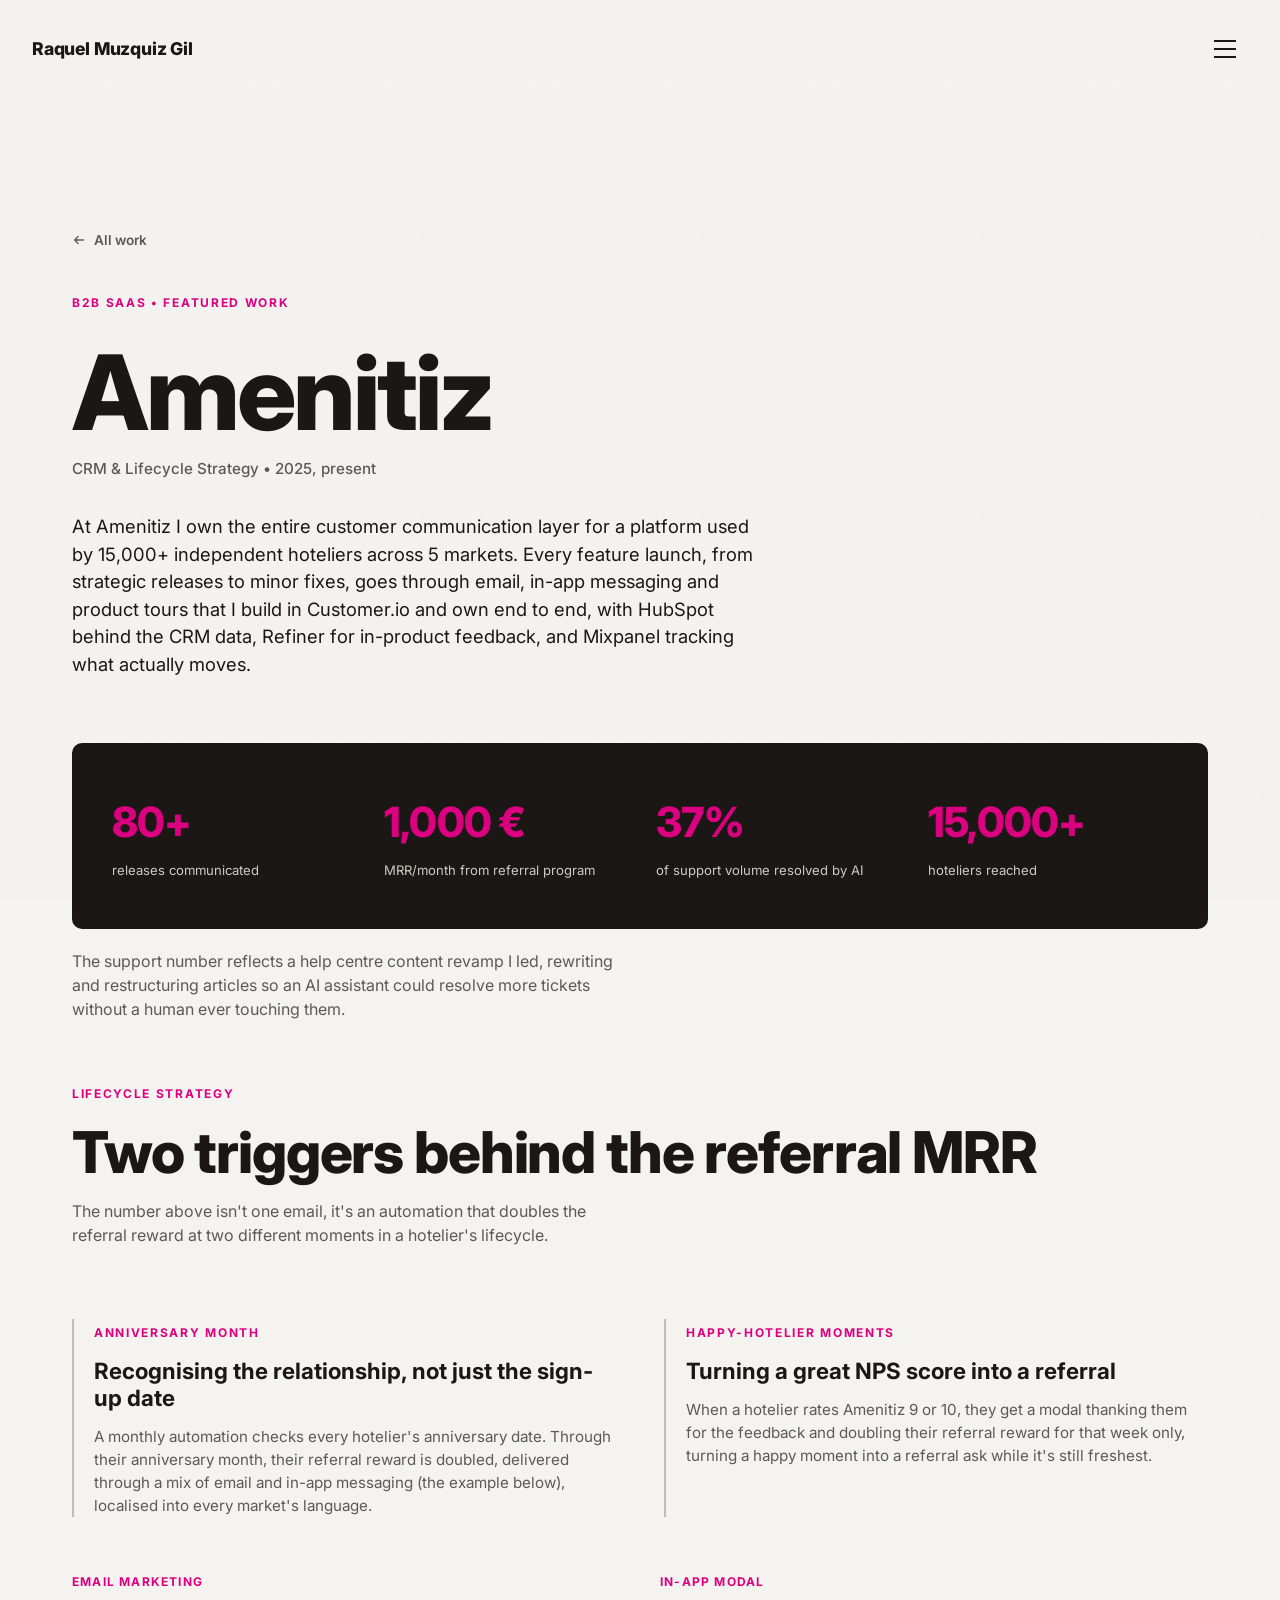
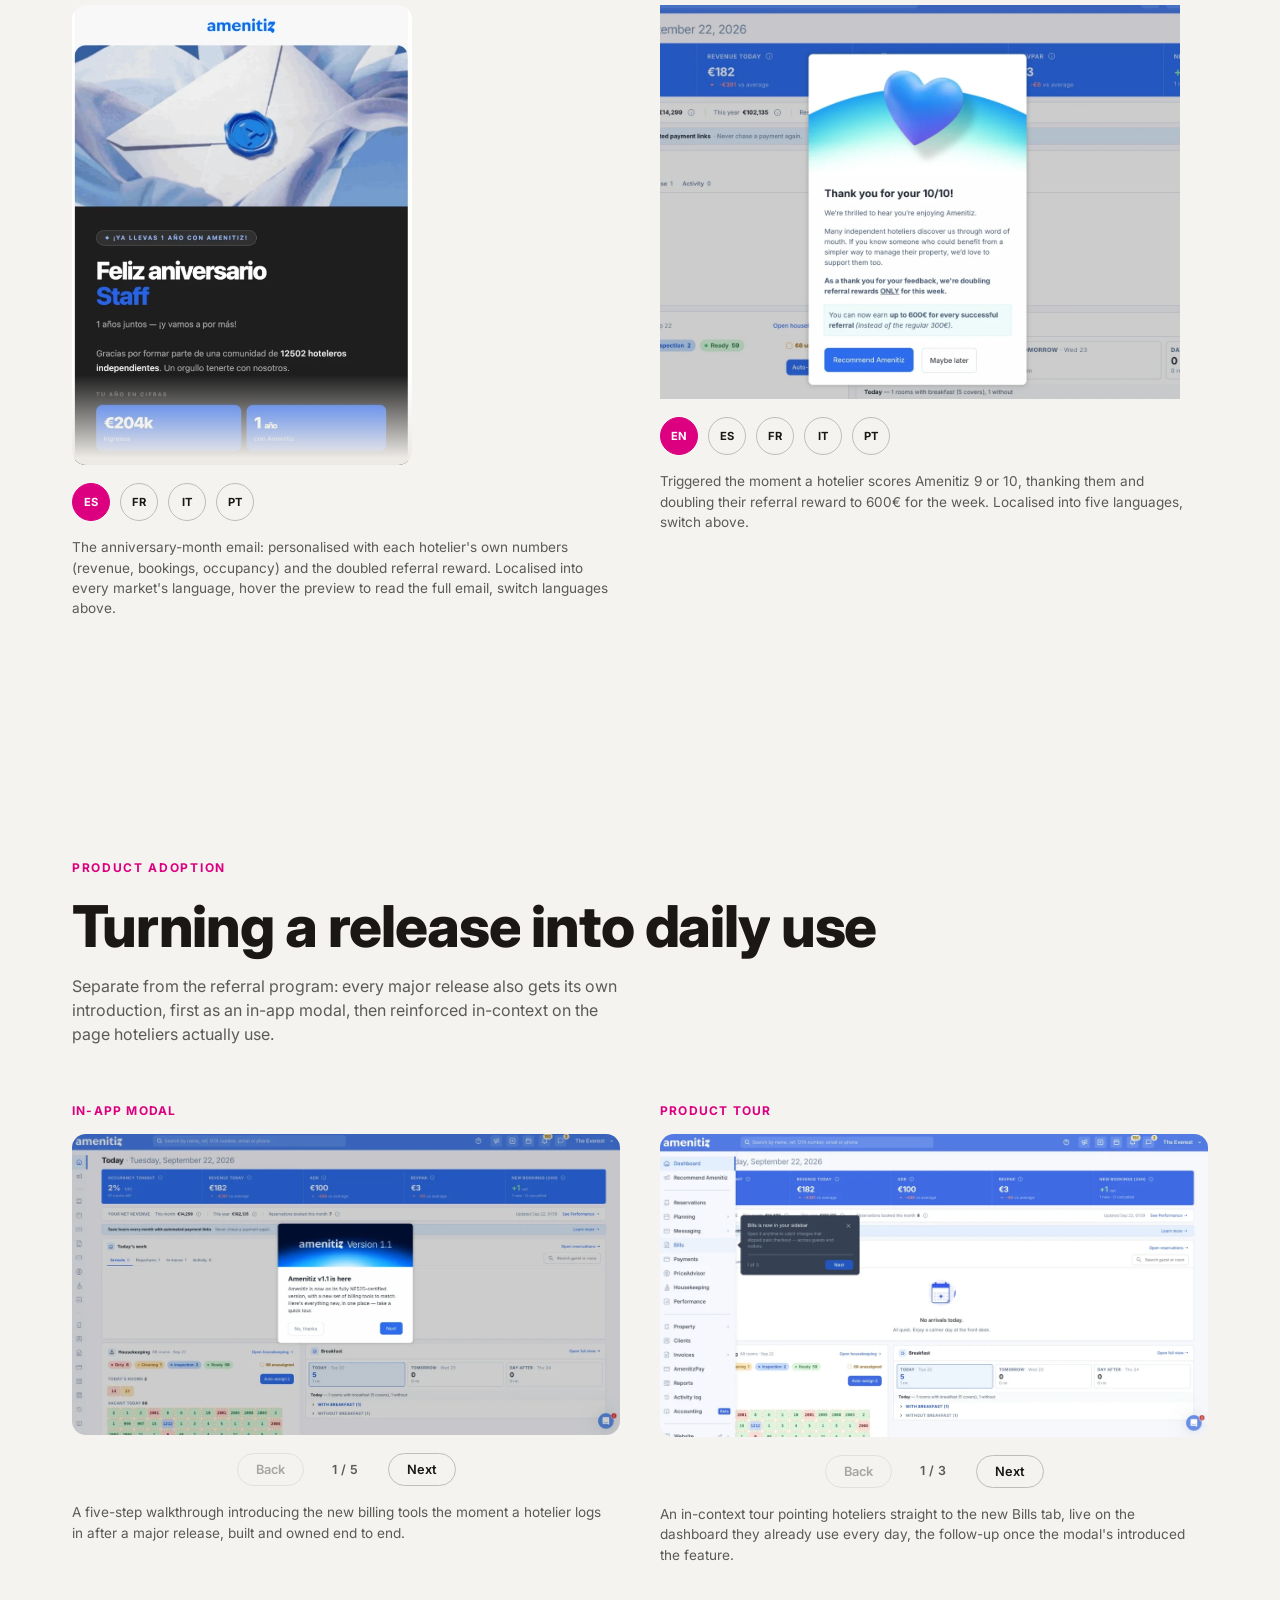
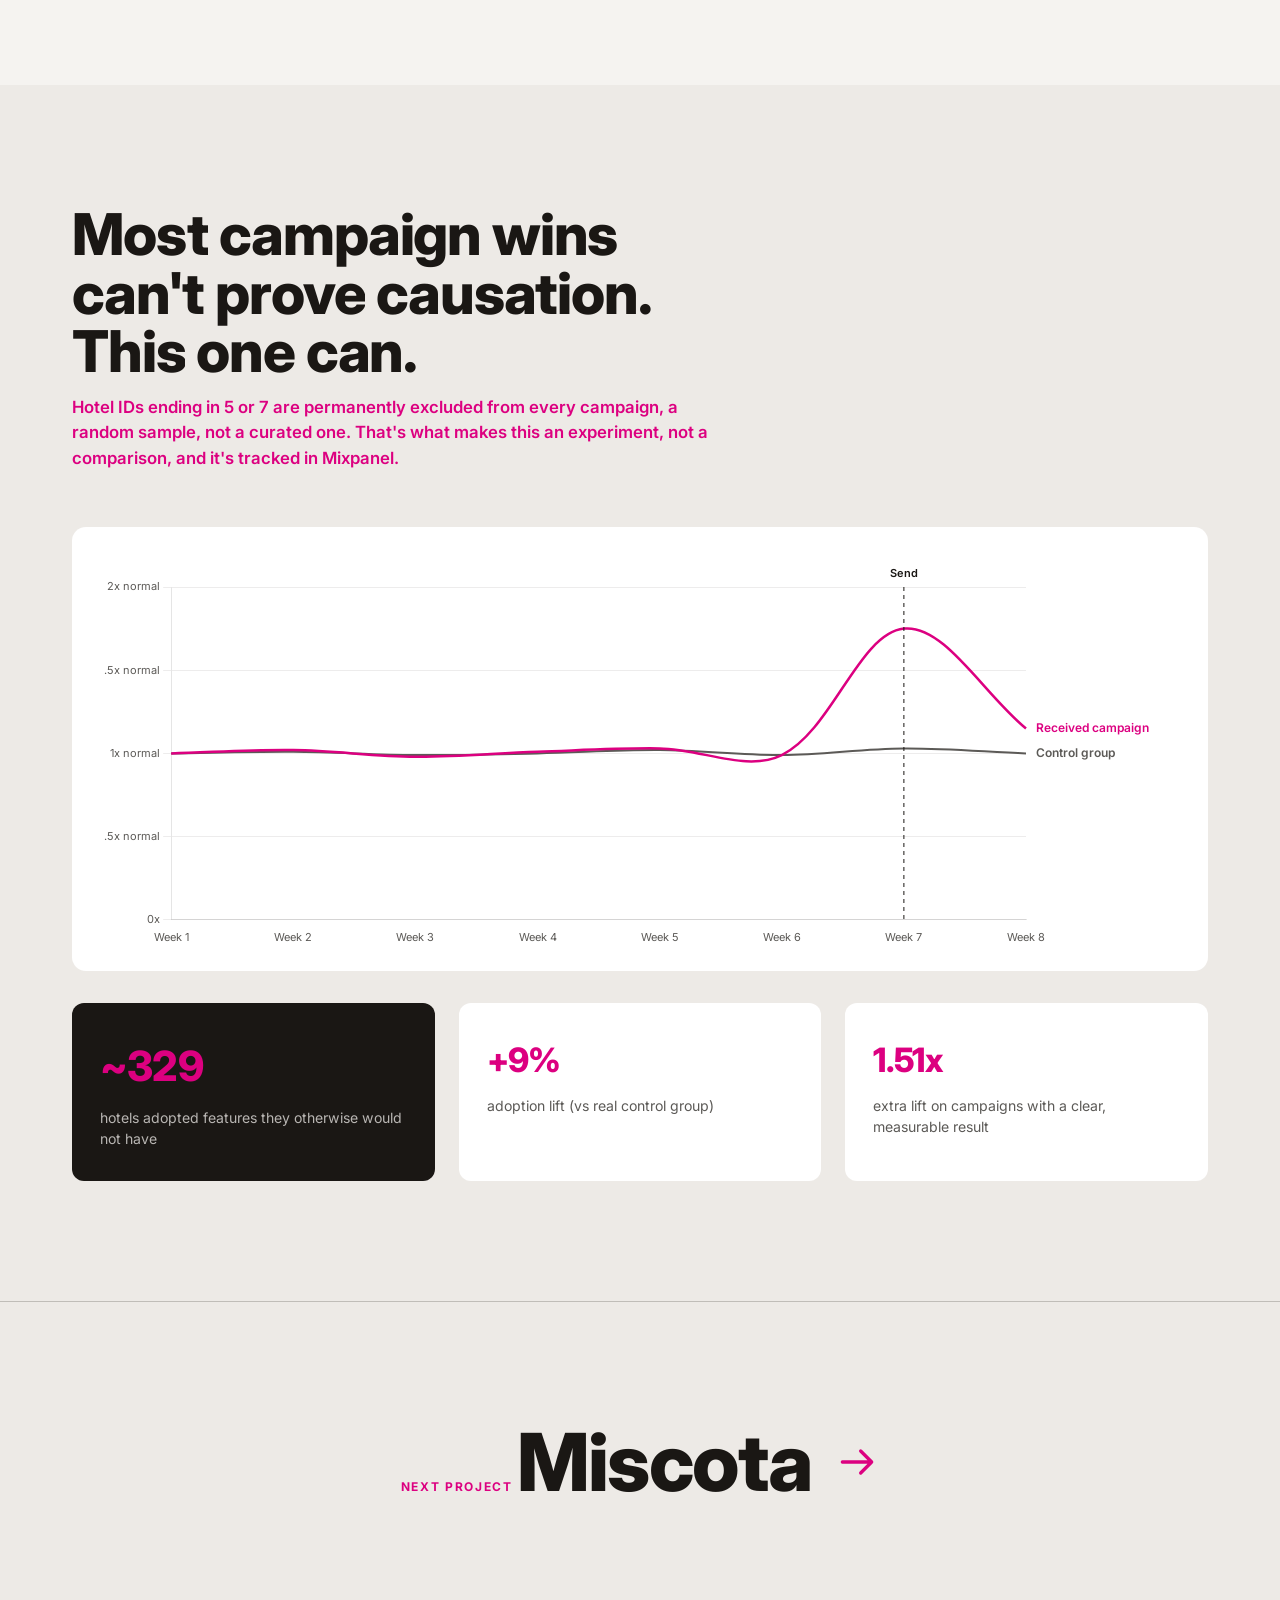
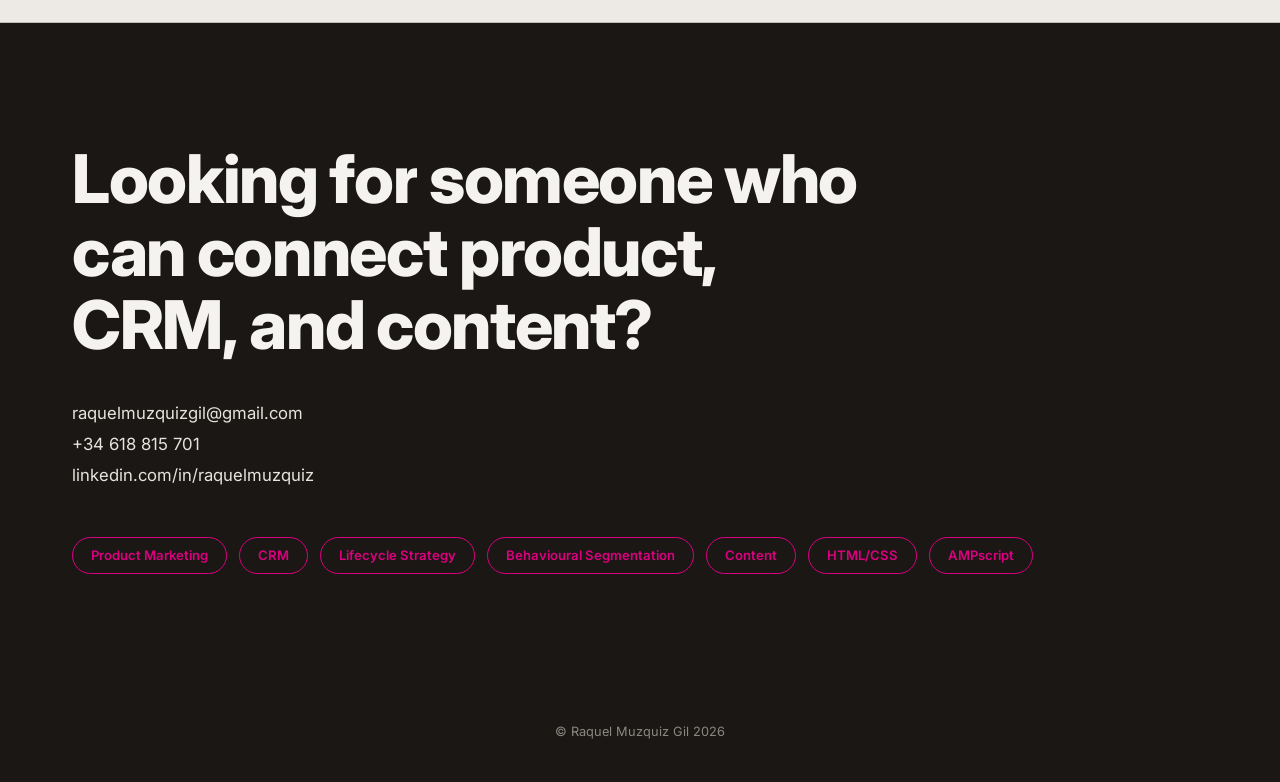
==== work-amenitiz.html @ c8f0f8ee "Fix GAES text alignment and shrink homepage work tiles GAES text was pinned to the right edge becaus" ====
<!DOCTYPE html>
<html lang="en">
<head>
<meta charset="UTF-8">
<meta name="viewport" content="width=device-width, initial-scale=1.0">
<title>Amenitiz · Raquel Muzquiz Gil</title>
<meta name="description" content="CRM and lifecycle strategy for Amenitiz, a B2B SaaS hospitality platform used by 15,000+ independent hoteliers.">

<link rel="preconnect" href="https://fonts.googleapis.com">
<link rel="preconnect" href="https://fonts.gstatic.com" crossorigin>
<link href="https://fonts.googleapis.com/css2?family=Inter:ital,wght@0,100..900;1,100..900&display=swap" rel="stylesheet">
<link rel="stylesheet" href="assets/css/style.css?v=32">
<script src="assets/js/vendor/chart.umd.js?v=32"></script>
</head>
<body>

<header class="site-nav">
  <a href="index.html" class="nav-logo">Raquel Muzquiz Gil</a>
  <button class="nav-toggle magnetic" aria-label="Open menu"><span></span><span></span><span></span></button>
</header>

<div class="nav-overlay">
  <nav>
    <a class="nav-link" href="index.html"><span class="nav-link-inner"><span>Home</span></span></a>
    <a class="nav-link" href="index.html#work"><span class="nav-link-inner"><span>Work</span></span></a>
    <a class="nav-link" href="work-amenitiz.html"><span class="nav-link-inner"><span>Amenitiz</span></span></a>
    <a class="nav-link" href="work-miscota.html"><span class="nav-link-inner"><span>Miscota</span></span></a>
    <a class="nav-link" href="work-other.html"><span class="nav-link-inner"><span>Other work</span></span></a>
    <a class="nav-link" href="index.html#contact"><span class="nav-link-inner"><span>Contact</span></span></a>
  </nav>
  <div class="nav-overlay-footer">
    <a href="mailto:raquelmuzquizgil@gmail.com">raquelmuzquizgil@gmail.com</a>
    <span>Barcelona</span>
  </div>
</div>

<main>

<section class="bg-off">
  <div class="wrap">
    <a href="index.html#work" class="back-link magnetic"><svg width="14" height="14" viewBox="0 0 16 16" fill="none"><path d="M13 8H3M7 4L3 8l4 4" stroke="currentColor" stroke-width="1.5" stroke-linecap="round" stroke-linejoin="round"/></svg> All work</a>
    <div class="case-head" style="margin-top:36px;">
      <span class="label">B2B SaaS &#8226; Featured work</span>
      <h1 class="case-company" data-split>Amenitiz</h1>
      <p class="case-subline">CRM &amp; Lifecycle Strategy &#8226; 2025, present</p>
    </div>
    <p class="case-intro fade-in">At Amenitiz I own the entire customer communication layer for a platform used by 15,000+ independent hoteliers across 5 markets. Every feature launch, from strategic releases to minor fixes, goes through email, in-app messaging and product tours that I build in Customer.io and own end to end, with HubSpot behind the CRM data, Refiner for in-product feedback, and Mixpanel tracking what actually moves.</p>

    <div class="stats-bar fade-in d1">
      <div><span class="stat-number" data-count="80" data-suffix="+">0</span><span class="stat-label">releases communicated</span></div>
      <div><span class="stat-number" data-count="1000" data-suffix="&nbsp;&#8364;">0</span><span class="stat-label">MRR/month from referral program</span></div>
      <div><span class="stat-number" data-count="37" data-suffix="%">0</span><span class="stat-label">of support volume resolved by AI</span></div>
      <div><span class="stat-number" data-count="15000" data-suffix="+">0</span><span class="stat-label">hoteliers reached</span></div>
    </div>
    <p class="section-sub fade-in d1" style="margin-top:20px;">The support number reflects a help centre content revamp I led, rewriting and restructuring articles so an AI assistant could resolve more tickets without a human ever touching them.</p>

    <span class="label" style="margin-top:64px;display:block;">Lifecycle strategy</span>
    <h2 class="section-title" data-split>Two triggers behind the referral MRR</h2>
    <p class="section-sub">The number above isn't one email, it's an automation that doubles the referral reward at two different moments in a hotelier's lifecycle.</p>

    <div class="capabilities two-col">
      <div class="cap-block fade-in d1">
        <span class="label">Anniversary month</span>
        <h3 class="cap-title">Recognising the relationship, not just the sign-up date</h3>
        <p class="cap-desc">A monthly automation checks every hotelier's anniversary date. Through their anniversary month, their referral reward is doubled, delivered through a mix of email and in-app messaging (the example below), localised into every market's language.</p>
      </div>
      <div class="cap-block fade-in d2">
        <span class="label">Happy-hotelier moments</span>
        <h3 class="cap-title">Turning a great NPS score into a referral</h3>
        <p class="cap-desc">When a hotelier rates Amenitiz 9 or 10, they get a modal thanking them for the feedback and doubling their referral reward for that week only, turning a happy moment into a referral ask while it's still freshest.</p>
      </div>
    </div>

    <div class="amenitiz-showcase-grid even-cols fade-in d2" style="margin-top:56px;">
      <div class="showcase-block">
        <span class="showcase-label">Email marketing</span>
        <div class="email-preview-wrap">
          <div class="email-preview-window">
            <img src="assets/img/amenitiz-email-es.webp" class="email-preview-img active" data-lang="es" alt="Amenitiz anniversary email in Spanish">
            <img src="assets/img/amenitiz-email-fr.webp" class="email-preview-img" data-lang="fr" alt="Amenitiz anniversary email in French">
            <img src="assets/img/amenitiz-email-it.webp" class="email-preview-img" data-lang="it" alt="Amenitiz anniversary email in Italian">
            <img src="assets/img/amenitiz-email-pt.webp" class="email-preview-img" data-lang="pt" alt="Amenitiz anniversary email in Portuguese">
          </div>
          <div class="lang-dots">
            <button class="lang-dot active magnetic" data-lang="es">ES</button>
            <button class="lang-dot magnetic" data-lang="fr">FR</button>
            <button class="lang-dot magnetic" data-lang="it">IT</button>
            <button class="lang-dot magnetic" data-lang="pt">PT</button>
          </div>
        </div>
        <p class="showcase-caption">The anniversary-month email: personalised with each hotelier's own numbers (revenue, bookings, occupancy) and the doubled referral reward. Localised into every market's language, hover the preview to read the full email, switch languages above.</p>
      </div>

      <div class="showcase-block">
        <span class="showcase-label">In-app modal</span>
        <div class="email-preview-wrap static">
          <div class="email-preview-window">
            <img src="assets/img/amenitiz-referral-modal-en.webp" class="email-preview-img active" data-lang="en" alt="Amenitiz NPS referral modal in English">
            <img src="assets/img/amenitiz-referral-modal-es.webp" class="email-preview-img" data-lang="es" alt="Amenitiz NPS referral modal in Spanish">
            <img src="assets/img/amenitiz-referral-modal-fr.webp" class="email-preview-img" data-lang="fr" alt="Amenitiz NPS referral modal in French">
            <img src="assets/img/amenitiz-referral-modal-it.webp" class="email-preview-img" data-lang="it" alt="Amenitiz NPS referral modal in Italian">
            <img src="assets/img/amenitiz-referral-modal-pt.webp" class="email-preview-img" data-lang="pt" alt="Amenitiz NPS referral modal in Portuguese">
          </div>
          <div class="lang-dots">
            <button class="lang-dot active magnetic" data-lang="en">EN</button>
            <button class="lang-dot magnetic" data-lang="es">ES</button>
            <button class="lang-dot magnetic" data-lang="fr">FR</button>
            <button class="lang-dot magnetic" data-lang="it">IT</button>
            <button class="lang-dot magnetic" data-lang="pt">PT</button>
          </div>
        </div>
        <p class="showcase-caption">Triggered the moment a hotelier scores Amenitiz 9 or 10, thanking them and doubling their referral reward to 600&#8364; for the week. Localised into five languages, switch above.</p>
      </div>
    </div>
  </div>
</section>

<!-- ============ PRODUCT ADOPTION COMMS ============ -->
<section class="bg-off">
  <div class="wrap">
    <span class="label" style="display:block;">Product adoption</span>
    <h2 class="section-title" data-split>Turning a release into daily use</h2>
    <p class="section-sub">Separate from the referral program: every major release also gets its own introduction, first as an in-app modal, then reinforced in-context on the page hoteliers actually use.</p>

    <div class="amenitiz-showcase-grid even-cols fade-in d1" style="margin-top:56px;">
      <div class="showcase-block">
        <span class="showcase-label">In-app modal</span>
        <div class="tour-stepper" data-tour="modal">
          <div class="tour-frame">
            <img src="assets/img/amenitiz-tour-modal-1.webp" class="tour-img active" alt="Step 1: Amenitiz v1.1 is here">
            <img src="assets/img/amenitiz-tour-modal-2.webp" class="tour-img" alt="Step 2: See every bill, catch every payment">
            <img src="assets/img/amenitiz-tour-modal-3.webp" class="tour-img" alt="Step 3: Get paid, with or without a reservation">
            <img src="assets/img/amenitiz-tour-modal-4.webp" class="tour-img" alt="Step 4: Charge the right person for the right thing">
            <img src="assets/img/amenitiz-tour-modal-5.webp" class="tour-img" alt="Step 5: Close your day with confidence">
          </div>
          <div class="tour-controls">
            <button class="tour-back magnetic" disabled>Back</button>
            <span class="tour-count"><span class="tour-current">1</span> / <span class="tour-total">5</span></span>
            <button class="tour-next magnetic">Next</button>
          </div>
        </div>
        <p class="showcase-caption">A five-step walkthrough introducing the new billing tools the moment a hotelier logs in after a major release, built and owned end to end.</p>
      </div>

      <div class="showcase-block">
        <span class="showcase-label">Product tour</span>
        <div class="tour-stepper" data-tour="bills">
          <div class="tour-frame">
            <img src="assets/img/amenitiz-tour-bills-1.webp" class="tour-img active" alt="Step 1: Bills is now in your sidebar">
            <img src="assets/img/amenitiz-tour-bills-2.webp" class="tour-img" alt="Step 2: Collect a payment without a reservation">
            <img src="assets/img/amenitiz-tour-bills-3.webp" class="tour-img" alt="Step 3: Find missing payments and invoices in one click">
          </div>
          <div class="tour-controls">
            <button class="tour-back magnetic" disabled>Back</button>
            <span class="tour-count"><span class="tour-current">1</span> / <span class="tour-total">3</span></span>
            <button class="tour-next magnetic">Next</button>
          </div>
        </div>
        <p class="showcase-caption">An in-context tour pointing hoteliers straight to the new Bills tab, live on the dashboard they already use every day, the follow-up once the modal's introduced the feature.</p>
      </div>
    </div>
  </div>
</section>

<!-- ============ ADOPTION DATA ============ -->
<section class="bg-light" id="adoption">
  <div class="wrap">
    <div class="adoption-head">
      <h2 class="section-title" data-split>Most campaign wins can't prove causation. This one can.</h2>
      <p class="adoption-sub">Hotel IDs ending in 5 or 7 are permanently excluded from every campaign, a random sample, not a curated one. That's what makes this an experiment, not a comparison, and it's tracked in Mixpanel.</p>
    </div>

    <div class="chart-card fade-in d1">
      <div class="chart-canvas-wrap">
        <canvas id="adoptionChart"></canvas>
      </div>
    </div>

    <div class="stat-cards fade-in d2">
      <div class="stat-card lead">
        <span class="stat-number" data-count="380" data-prefix="~">0</span>
        <span class="stat-label">hotels adopted features they otherwise would not have</span>
      </div>
      <div class="stat-card">
        <span class="stat-number" data-count="10" data-prefix="+" data-suffix="%">0</span>
        <span class="stat-label">adoption lift (vs real control group)</span>
      </div>
      <div class="stat-card">
        <span class="stat-number" data-count="1.75" data-decimals="2" data-suffix="x">0</span>
        <span class="stat-label">extra lift on campaigns with a clear, measurable result</span>
      </div>
    </div>
  </div>
</section>

<div class="next-project">
  <div class="wrap">
    <span class="label">Next project</span>
    <a href="work-miscota.html" class="magnetic">
      <span class="next-title">Miscota <svg viewBox="0 0 24 24" fill="none"><path d="M4 12h16M14 6l6 6-6 6" stroke="#DC0080" stroke-width="1.8" stroke-linecap="round" stroke-linejoin="round"/></svg></span>
    </a>
  </div>
</div>

<!-- ============ CONTACT ============ -->
<section class="bg-dark" id="contact">
  <div class="wrap">
    <h2 class="contact-title" data-split>Looking for someone who can connect product, CRM, and content?</h2>
    <div class="contact-details fade-in d1">
      <a href="mailto:raquelmuzquizgil@gmail.com">raquelmuzquizgil@gmail.com</a>
      <a href="tel:+34618815701">+34 618 815 701</a>
      <a href="https://linkedin.com/in/raquelmuzquiz" target="_blank" rel="noopener">linkedin.com/in/raquelmuzquiz</a>
    </div>
    <div class="tags fade-in d2">
      <span class="tag">Product Marketing</span>
      <span class="tag">CRM</span>
      <span class="tag">Lifecycle Strategy</span>
      <span class="tag">Behavioural Segmentation</span>
      <span class="tag">Content</span>
      <span class="tag">HTML/CSS</span>
      <span class="tag">AMPscript</span>
    </div>
  </div>
</section>

</main>

<footer class="site-footer">&copy; Raquel Muzquiz Gil 2026</footer>

<script src="assets/js/main.js?v=32"></script>
<script>
(function () {
  var canvas = document.getElementById('adoptionChart');
  if (!canvas || typeof Chart === 'undefined') return;
  var ctx = canvas.getContext('2d');

  var verticalLinePlugin = {
    id: 'verticalSendLine',
    afterDraw: function (chart) {
      var idx = 6;
      var xScale = chart.scales.x;
      var yScale = chart.scales.y;
      var x = xScale.getPixelForValue(idx);
      var c = chart.ctx;
      c.save();
      c.beginPath();
      c.setLineDash([4, 4]);
      c.moveTo(x, yScale.top);
      c.lineTo(x, yScale.bottom);
      c.strokeStyle = '#1A1714';
      c.lineWidth = 1;
      c.stroke();
      c.setLineDash([]);
      c.fillStyle = '#1A1714';
      c.font = '600 11px Inter, sans-serif';
      c.textAlign = 'center';
      c.fillText('Send', x, yScale.top - 10);
      c.restore();
    }
  };

  var inlineLabelsPlugin = {
    id: 'inlineLabels',
    afterDatasetsDraw: function (chart) {
      chart.data.datasets.forEach(function (dataset, i) {
        var meta = chart.getDatasetMeta(i);
        var last = meta.data[meta.data.length - 1];
        if (!last) return;
        var c = chart.ctx;
        c.save();
        c.fillStyle = dataset.borderColor;
        c.font = '600 12px Inter, sans-serif';
        c.textAlign = 'left';
        c.textBaseline = 'middle';
        c.fillText(dataset.label, last.x + 10, last.y);
        c.restore();
      });
    }
  };

  new Chart(ctx, {
    type: 'line',
    data: {
      labels: ['Week 1', 'Week 2', 'Week 3', 'Week 4', 'Week 5', 'Week 6', 'Week 7', 'Week 8'],
      datasets: [
        {
          label: 'Received campaign',
          data: [1.0, 1.02, 0.98, 1.01, 1.03, 0.99, 1.75, 1.15],
          borderColor: '#DC0080',
          backgroundColor: '#DC0080',
          borderWidth: 2.5,
          tension: 0.35,
          pointRadius: 0,
          pointHoverRadius: 4
        },
        {
          label: 'Control group',
          data: [1.0, 1.01, 0.99, 1.0, 1.02, 0.99, 1.03, 1.0],
          borderColor: '#5C5A57',
          backgroundColor: '#5C5A57',
          borderWidth: 2,
          tension: 0.35,
          pointRadius: 0,
          pointHoverRadius: 4
        }
      ]
    },
    options: {
      responsive: true,
      maintainAspectRatio: false,
      layout: { padding: { right: 150, top: 20 } },
      plugins: {
        legend: { display: false },
        tooltip: {
          backgroundColor: '#1A1714',
          titleFont: { family: 'Inter' },
          bodyFont: { family: 'Inter' },
          padding: 10,
          callbacks: {
            label: function (ctx) { return ctx.dataset.label + ': ' + ctx.parsed.y.toFixed(2) + 'x'; }
          }
        }
      },
      scales: {
        x: {
          grid: { display: false },
          ticks: { font: { family: 'Inter', size: 11 }, color: '#5C5A57' }
        },
        y: {
          min: 0,
          max: 2,
          ticks: {
            stepSize: 0.5,
            font: { family: 'Inter', size: 11 },
            color: '#5C5A57',
            callback: function (value) { return value === 0 ? '0x' : value + 'x normal'; }
          },
          grid: { color: 'rgba(26,23,20,0.08)' }
        }
      }
    },
    plugins: [verticalLinePlugin, inlineLabelsPlugin]
  });
})();
</script>
</body>
</html>
---- assets/css/style.css ----
/* ==========================================================
   Raquel Muzquiz Gil, portfolio
   Shared design system: tokens, nav, cursor, transitions,
   reveal animations, reusable components.
   ========================================================== */

:root{
  --bg:#F5F3F0;
  --bg-light:#EDEAE6;
  --dark:#1A1714;
  --accent:#DC0080;
  --text:#1A1714;
  --text-secondary:#5C5A57;
  --border:#C0BDB8;
  --ease-out:cubic-bezier(.16,.84,.44,1);
  --dur-fast:0.3s;
  --dur-med:0.6s;
  --dur-slow:0.9s;
}

*{margin:0;padding:0;box-sizing:border-box;}

html{scroll-behavior:smooth;}

body{
  font-family:'Inter',-apple-system,BlinkMacSystemFont,'Segoe UI',sans-serif;
  background:var(--bg);
  color:var(--text);
  line-height:1.5;
  -webkit-font-smoothing:antialiased;
  overflow-x:hidden;
  cursor:auto;
}

img{max-width:100%;display:block;}
a{color:inherit;text-decoration:none;}
button{font-family:inherit;background:none;border:none;color:inherit;cursor:pointer;appearance:none;-webkit-appearance:none;border-radius:0;}
ul{list-style:none;}

.wrap{max-width:1200px;margin:0 auto;padding:0 32px;}

section{padding:120px 0;position:relative;}

.bg-off{background:var(--bg);}
.bg-light{background:var(--bg-light);}
.bg-dark{background:var(--dark);color:var(--bg);}

.label{
  display:inline-block;
  font-size:0.75rem;
  font-weight:700;
  letter-spacing:0.14em;
  text-transform:uppercase;
  color:var(--accent);
  margin-bottom:20px;
}

h2.section-title{
  font-size:clamp(2.2rem, 5vw, 3.6rem);
  font-weight:800;
  letter-spacing:-0.02em;
  line-height:1.02;
}

.section-sub{
  max-width:560px;
  margin-top:18px;
  color:var(--text-secondary);
  font-size:1rem;
}

/* ---------- grain texture (inline SVG noise, no external asset) ---------- */
.grain{
  position:fixed;
  inset:0;
  z-index:9998;
  pointer-events:none;
  opacity:0.035;
  mix-blend-mode:multiply;
  background-image:url("data:image/svg+xml;utf8,<svg xmlns='http://www.w3.org/2000/svg' width='140' height='140'><filter id='n'><feTurbulence type='fractalNoise' baseFrequency='0.9' numOctaves='2' stitchTiles='stitch'/></filter><rect width='100%25' height='100%25' filter='url(%23n)'/></svg>");
}


/* ---------- site nav ---------- */
.site-nav{
  position:fixed;
  top:0;left:0;right:0;
  z-index:500;
  display:flex;
  align-items:center;
  justify-content:space-between;
  padding:26px 32px;
  background:rgba(245,243,240,0.7);
  backdrop-filter:blur(10px) saturate(1.4);
  -webkit-backdrop-filter:blur(10px) saturate(1.4);
}
.nav-logo{
  font-weight:800;
  font-size:1.1rem;
  letter-spacing:-0.01em;
  color:var(--dark);
}
.nav-toggle{
  width:46px;height:46px;
  display:flex;
  flex-direction:column;
  align-items:center;
  justify-content:center;
  gap:6px;
}
.nav-toggle span{
  display:block;
  width:22px;height:2px;
  background:var(--dark);
  transition:transform var(--dur-fast) var(--ease-out), opacity var(--dur-fast);
}
body.nav-open .nav-toggle span:nth-child(1){transform:translateY(8px) rotate(45deg);}
body.nav-open .nav-toggle span:nth-child(2){opacity:0;}
body.nav-open .nav-toggle span:nth-child(3){transform:translateY(-8px) rotate(-45deg);}

.nav-overlay{
  position:fixed;
  inset:0;
  z-index:400;
  background:var(--dark);
  color:var(--bg);
  display:flex;
  flex-direction:column;
  justify-content:center;
  padding:0 32px;
  clip-path:circle(0% at calc(100% - 50px) 46px);
  transition:clip-path 0.75s var(--ease-out);
  pointer-events:none;
}
body.nav-open .nav-overlay{
  clip-path:circle(150% at calc(100% - 50px) 46px);
  pointer-events:auto;
}
.nav-overlay nav{
  display:flex;
  flex-direction:column;
  gap:2px;
}
.nav-link{
  display:block;
  width:fit-content;
  padding:6px 0;
}
.nav-link-inner{
  display:inline-block;
  position:relative;
}
.nav-link-inner span{
  font-size:clamp(1.8rem,5.2vw,3.2rem);
  font-weight:800;
  letter-spacing:-0.02em;
  line-height:1.25;
  color:var(--bg);
  transition:color 0.3s;
}
.nav-link-inner::after{
  content:'';
  position:absolute;
  left:0;bottom:2px;
  width:0;
  height:3px;
  background:var(--accent);
  transition:width 0.4s var(--ease-out);
}
.nav-link:hover .nav-link-inner span{color:var(--accent);}
.nav-link:hover .nav-link-inner::after{width:100%;}
.nav-overlay-footer{
  margin-top:56px;
  display:flex;
  gap:24px;
  flex-wrap:wrap;
  font-size:0.9rem;
  color:#B8B4AE;
}
.nav-overlay-footer a:hover{color:var(--accent);}

/* ---------- page transition curtain ---------- */
.transition-curtain{
  position:fixed;
  inset:0;
  z-index:9997;
  background:var(--dark);
  transform:scaleY(1);
  transform-origin:top;
  transition:transform 0.7s var(--ease-out);
}
body.is-revealed .transition-curtain{
  transform:scaleY(0);
  transform-origin:bottom;
}
body.is-leaving .transition-curtain{
  transform:scaleY(1);
  transform-origin:top;
}

/* ---------- scroll reveal (fade/slide) ---------- */
.fade-in{
  opacity:0;
  transform:translateY(36px);
  transition:opacity var(--dur-slow) var(--ease-out), transform var(--dur-slow) var(--ease-out);
}
.fade-in.visible{opacity:1;transform:translateY(0);}
.fade-in.d1{transition-delay:0.08s;}
.fade-in.d2{transition-delay:0.16s;}
.fade-in.d3{transition-delay:0.24s;}

/* ---------- split-text line reveal ---------- */
.split-word{display:inline-block;overflow:hidden;vertical-align:top;padding-bottom:0.18em;margin-bottom:-0.18em;}
.split-word-inner{
  display:inline-block;
  transform:translateY(112%);
  transition:transform 0.75s var(--ease-out);
  transition-delay:calc(var(--i,0) * 30ms);
}
[data-split].in .split-word-inner{transform:translateY(0);}

/* ---------- marquee ---------- */
.marquee{
  width:100%;
  overflow:hidden;
  white-space:nowrap;
  border-top:1px solid var(--border);
  border-bottom:1px solid var(--border);
  padding:18px 0;
}
.marquee-track{
  display:inline-flex;
  animation:marquee 22s linear infinite;
}
.marquee:hover .marquee-track{animation-play-state:paused;}
.marquee-track span{
  font-size:1.1rem;
  font-weight:600;
  padding:0 20px;
  letter-spacing:0.01em;
  white-space:nowrap;
}
.marquee-track span.accent{color:var(--accent);}
@keyframes marquee{
  from{transform:translateX(0);}
  to{transform:translateX(-50%);}
}

/* ---------- magnetic ---------- */
.magnetic{transition:transform 0.25s var(--ease-out);}

/* ---------- tilt card ---------- */
.tilt-card{
  transform-style:preserve-3d;
  transition:transform 0.35s var(--ease-out);
  will-change:transform;
}

/* ---------- rotating badge ---------- */
.badge-spin{
  width:128px;height:128px;
  position:relative;
  animation:spin 14s linear infinite;
}
@keyframes spin{to{transform:rotate(360deg);}}
.badge-spin svg{width:100%;height:100%;}
.badge-spin-dot{
  position:absolute;
  top:50%;left:50%;
  width:10px;height:10px;
  border-radius:50%;
  background:var(--accent);
  transform:translate(-50%,-50%);
}

/* ---------- placeholders ---------- */
.placeholder-box{
  aspect-ratio:4/3;
  background:var(--bg-light);
  border:1.5px dashed var(--border);
  border-radius:12px;
  display:flex;
  align-items:center;
  justify-content:center;
  text-align:center;
  padding:20px;
  overflow:hidden;
}
.placeholder-box span{
  font-size:0.85rem;
  font-weight:500;
  color:var(--text-secondary);
}
.placeholder-box.single{aspect-ratio:16/9;}
.placeholder-box.oro-image{aspect-ratio:1/1;max-width:420px;}
.placeholder-box:has(.project-img){padding:0;border:none;}
.project-section.text-only{grid-template-columns:1fr;}
.project-section.text-only .fade-in{max-width:640px;}

/* ---------- stats bar ---------- */
.stats-bar{
  margin-top:64px;
  background:var(--dark);
  border-radius:10px;
  padding:48px 40px;
  display:grid;
  grid-template-columns:repeat(4,1fr);
  gap:32px;
}
.stat-number{
  display:block;
  font-size:clamp(1.8rem, 3.4vw, 2.6rem);
  font-weight:800;
  color:var(--accent);
  letter-spacing:-0.02em;
}
.stat-label{
  display:block;
  margin-top:8px;
  font-size:0.82rem;
  color:#CFCBC5;
}

/* ---------- buttons / links with arrow ---------- */
.arrow-link{
  display:inline-flex;
  align-items:center;
  gap:10px;
  font-weight:600;
  font-size:0.95rem;
  padding-bottom:4px;
  border-bottom:1px solid currentColor;
}
.arrow-link svg{transition:transform 0.3s var(--ease-out);}
.arrow-link:hover svg{transform:translateX(6px);}

/* ---------- back link ---------- */
.back-link{
  position:relative;
  z-index:10;
  display:inline-flex;
  align-items:center;
  gap:8px;
  font-size:0.85rem;
  font-weight:600;
  color:var(--text-secondary);
  margin:110px 0 0;
}
.back-link:hover{color:var(--accent);}

/* ---------- contact section (shared closing block) ---------- */
.contact-title{
  font-size:clamp(2.2rem, 6vw, 4.2rem);
  font-weight:800;
  line-height:1.08;
  letter-spacing:-0.02em;
  max-width:820px;
}
.contact-details{
  margin-top:40px;
  font-size:1.05rem;
  color:#E7E4DF;
  display:flex;
  flex-direction:column;
  gap:6px;
}
.contact-details a:hover{color:var(--accent);}
.tags{
  margin-top:48px;
  display:flex;
  flex-wrap:wrap;
  gap:12px;
}
.tag{
  border:1px solid var(--accent);
  color:var(--accent);
  border-radius:999px;
  padding:8px 18px;
  font-size:0.82rem;
  font-weight:600;
  transition:background 0.25s, color 0.25s;
}
.tag:hover{background:var(--accent);color:var(--dark);}

footer.site-footer{
  background:var(--dark);
  color:#8A8781;
  text-align:center;
  padding:28px 0 40px;
  font-size:0.8rem;
}

/* ---------- next project nav ---------- */
.next-project{
  background:var(--bg-light);
  color:var(--text);
  padding:100px 0;
  text-align:center;
  border-top:1px solid var(--border);
  border-bottom:1px solid var(--border);
}
.next-project .label{margin-bottom:24px;}
.next-project .next-title{
  font-size:clamp(2.4rem,7vw,5rem);
  font-weight:800;
  letter-spacing:-0.02em;
  display:inline-flex;
  align-items:center;
  gap:24px;
}
.next-project .next-title svg{width:44px;height:44px;transition:transform 0.35s var(--ease-out);}
.next-project a:hover svg{transform:translateX(14px);}

/* ==========================================================
   Page-specific components
   ========================================================== */

/* ---------- hero (home) ---------- */
.hero{
  min-height:100vh;
  display:flex;
  flex-direction:column;
  justify-content:center;
  padding:160px 0 60px;
}
.hero-inner{
  position:relative;
  display:grid;
  grid-template-columns:1.1fr 0.9fr;
  align-items:center;
  gap:40px;
}
.hero-text{position:relative;z-index:2;}
.hero-name{
  font-size:clamp(3.4rem, 9vw, 7.5rem);
  font-weight:800;
  line-height:0.94;
  letter-spacing:-0.03em;
  text-transform:uppercase;
}
.hero-name .line{display:block;}
.hero-tagline{
  max-width:440px;
  margin-top:32px;
  font-size:1.05rem;
  color:var(--text-secondary);
  font-weight:400;
}
.hero-photo-wrap{
  position:relative;
  z-index:1;
  justify-self:end;
  width:100%;
  max-width:380px;
  transform:translateY(-10px) rotate(1.2deg);
}
.photo-frame{
  position:relative;
  width:100%;
  aspect-ratio:3/4;
  background:var(--bg-light);
  border-radius:6px;
  display:flex;
  align-items:center;
  justify-content:center;
  overflow:hidden;
}
.photo-frame .monogram{
  font-size:5.5rem;
  font-weight:800;
  color:var(--dark);
  opacity:0.9;
  letter-spacing:-0.02em;
}
.photo-img,.project-img,.device-img{
  width:100%;
  height:100%;
  object-fit:cover;
  display:block;
}
.photo-frame .photo-tag{
  position:absolute;
  bottom:14px;left:14px;
  font-size:0.68rem;
  font-weight:600;
  letter-spacing:0.1em;
  text-transform:uppercase;
  color:var(--text-secondary);
  background:var(--bg);
  padding:4px 10px;
  border-radius:20px;
  border:1px solid var(--border);
}
.hero-badge{
  position:absolute;
  top:-46px;right:-10px;
  z-index:3;
}
.hero-badge a{display:block;position:relative;width:128px;height:128px;}
.hero-contact{
  margin-top:80px;
  display:flex;
  flex-wrap:wrap;
  align-items:center;
  gap:10px;
  font-size:0.92rem;
  font-weight:500;
  border-top:1px solid var(--border);
  padding-top:24px;
}
.hero-contact a:hover{color:var(--accent);}
.hero-contact .dot{color:var(--accent);}
.scroll-indicator{
  margin-top:60px;
  display:flex;
  justify-content:center;
}
.scroll-indicator svg{animation:bounce 1.8s infinite;}
@keyframes bounce{
  0%,100%{transform:translateY(0);opacity:0.5;}
  50%{transform:translateY(10px);opacity:1;}
}

/* ---------- what I do ---------- */
.capabilities{
  margin-top:72px;
  display:grid;
  grid-template-columns:repeat(3,1fr);
  gap:48px;
}
.capabilities.two-col{grid-template-columns:repeat(2,1fr);}
.cap-block{
  padding-left:20px;
  border-left:2px solid var(--border);
  transition:border-color 0.35s var(--ease-out);
}
.cap-block:hover{border-color:var(--accent);}
.cap-block .label{margin-bottom:16px;}
.cap-title{
  font-size:1.4rem;
  font-weight:700;
  line-height:1.2;
  margin-bottom:14px;
}
.cap-desc{color:var(--text-secondary);font-size:0.95rem;}

/* ---------- work grid (home) ---------- */
.work-grid{
  margin-top:72px;
  display:grid;
  grid-template-columns:repeat(2,1fr);
  gap:28px;
}
.other-work-teaser{
  margin-top:64px;
  display:inline-flex;
  align-items:center;
  gap:8px;
  font-size:0.85rem;
  color:var(--text-secondary);
  transition:color 0.3s;
}
.other-work-teaser svg{transition:transform 0.3s var(--ease-out);}
.other-work-teaser:hover{color:var(--accent);}
.other-work-teaser:hover svg{transform:translateX(6px);}
.work-tile{
  position:relative;
  grid-column:span 1;
  border-radius:16px;
  overflow:hidden;
  background:var(--bg-light);
  border:1px solid var(--border);
  display:block;
  padding:36px;
  min-height:220px;
  display:flex;
  flex-direction:column;
  justify-content:flex-end;
}
.work-tile.large{grid-column:span 1;min-height:260px;}
.work-tile-panel{
  position:absolute;
  inset:0;
  background:var(--dark);
  transform:translateY(100%);
  transition:transform 0.5s var(--ease-out);
  z-index:0;
}
.work-tile:hover .work-tile-panel{transform:translateY(0);}
.work-tile-content{position:relative;z-index:1;}
.work-tile .label{color:var(--accent);}
.work-tile-title{
  font-size:clamp(1.8rem,3.4vw,2.6rem);
  font-weight:800;
  letter-spacing:-0.02em;
  color:var(--text);
  transition:color 0.35s;
}
.work-tile:hover .work-tile-title{color:var(--bg);}
.work-tile-desc{
  margin-top:10px;
  font-size:0.9rem;
  color:var(--text-secondary);
  transition:color 0.35s;
  max-width:34ch;
}
.work-tile:hover .work-tile-desc{color:#C9C6C1;}
.work-tile-cta{
  margin-top:22px;
  display:inline-flex;
  align-items:center;
  gap:8px;
  font-size:0.85rem;
  font-weight:600;
  color:var(--text);
  transition:color 0.35s;
}
.work-tile:hover .work-tile-cta{color:var(--accent);}
.work-tile-cta svg{transition:transform 0.3s var(--ease-out);}
.work-tile:hover .work-tile-cta svg{transform:translateX(6px);}

/* ---------- case study hero ---------- */
.case-head{max-width:720px;}
.case-company{
  font-size:clamp(3rem, 9vw, 6.5rem);
  font-weight:800;
  letter-spacing:-0.03em;
  line-height:0.98;
  margin:10px 0 14px;
}
.case-subline{
  color:var(--text-secondary);
  font-size:0.95rem;
  font-weight:500;
  margin-bottom:32px;
}
.case-intro{
  max-width:700px;
  font-size:1.15rem;
  font-weight:400;
  line-height:1.5;
}

.placeholder-row{
  margin-top:56px;
  display:grid;
  grid-template-columns:repeat(3,1fr);
  gap:24px;
}

/* ---------- product showcase (amenitiz) ---------- */
.amenitiz-showcase-grid{
  margin-top:64px;
  display:grid;
  grid-template-columns:340px 1fr;
  gap:40px;
  align-items:start;
}
.amenitiz-showcase-grid.even-cols{grid-template-columns:1fr 1fr;}
.product-tour-row{
  display:grid;
  grid-template-columns:640px 1fr;
  gap:40px;
  align-items:center;
}
.product-tour-row .showcase-caption{margin-top:0;}
.showcase-label{
  display:block;
  font-size:0.75rem;
  font-weight:700;
  letter-spacing:0.1em;
  text-transform:uppercase;
  color:var(--accent);
  margin-bottom:14px;
}
.showcase-caption{
  margin-top:16px;
  font-size:0.85rem;
  color:var(--text-secondary);
  max-width:60ch;
}
.tour-stepper{max-width:640px;}
.tour-frame{
  position:relative;
  background:var(--bg-light);
  border-radius:14px;
  overflow:hidden;
}
.tour-img{display:none;width:100%;height:auto;}
.tour-img.active{display:block;}
.tour-controls{
  margin-top:18px;
  display:flex;
  align-items:center;
  justify-content:center;
  gap:20px;
}
.tour-controls button{
  font-size:0.8rem;
  font-weight:600;
  padding:8px 18px;
  border-radius:999px;
  border:1px solid var(--border);
  transition:opacity 0.2s, border-color 0.2s, color 0.2s;
}
.tour-controls button:disabled{opacity:0.35;cursor:default;}
.tour-controls button:not(:disabled):hover{border-color:var(--accent);color:var(--accent);}
.tour-count{
  font-size:0.78rem;
  font-weight:600;
  letter-spacing:0.04em;
  color:var(--text-secondary);
  min-width:44px;
  text-align:center;
}

/* ---------- email preview (hover-to-scroll) ---------- */
.email-preview-wrap{max-width:340px;}
.email-preview-window{
  position:relative;
  height:460px;
  overflow:hidden;
  border-radius:14px;
  cursor:pointer;
  background:var(--bg-light);
}
.email-preview-window::after{
  content:'';
  position:absolute;
  bottom:0;left:0;right:0;
  height:90px;
  background:linear-gradient(to bottom, rgba(245,243,240,0), var(--bg-light) 92%);
  pointer-events:none;
  transition:opacity 0.4s;
}
.email-preview-window:hover::after{opacity:0;}
.email-preview-img{
  display:none;
  width:100%;
  position:absolute;
  top:0;left:0;
  transition:transform 6s cubic-bezier(.4,0,.2,1);
}
.email-preview-img.active{display:block;}
.email-preview-wrap.static{max-width:520px;}
.email-preview-wrap.static .email-preview-window{height:auto;overflow:visible;cursor:default;}
.email-preview-wrap.static .email-preview-window::after{display:none;}
.email-preview-wrap.static .email-preview-img{position:static;transition:none;}
.lang-dots{
  margin-top:18px;
  display:flex;
  gap:10px;
}
.lang-dot{
  width:38px;height:38px;
  border-radius:50%;
  border:1.5px solid var(--border);
  font-size:0.7rem;
  font-weight:700;
  transition:border-color 0.2s, background 0.2s, color 0.2s;
}
.lang-dot.active{background:var(--accent);border-color:var(--accent);color:#fff;}
.lang-dot:hover:not(.active){border-color:var(--accent);color:var(--accent);}

/* ---------- adoption chart ---------- */
.adoption-head{max-width:640px;}
.adoption-sub{
  color:var(--accent);
  font-weight:600;
  font-size:1.05rem;
  margin-top:14px;
}
.chart-card{
  margin-top:56px;
  background:#FFFFFF;
  border-radius:14px;
  padding:40px 32px 24px;
}
.chart-canvas-wrap{position:relative;height:380px;}
.stat-cards{
  margin-top:32px;
  display:grid;
  grid-template-columns:repeat(3,1fr);
  gap:24px;
}
.stat-card{
  background:#FFFFFF;
  border-radius:12px;
  padding:32px 28px;
}
.stat-card .stat-number{color:var(--accent);font-size:2.1rem;}
.stat-card .stat-label{color:var(--text-secondary);margin-top:10px;font-size:0.88rem;}
.stat-card.lead{background:var(--dark);}
.stat-card.lead .stat-number{font-size:2.6rem;}
.stat-card.lead .stat-label{color:rgba(245,243,240,0.72);}

/* ---------- code block + language demo (miscota) ---------- */
.code-block{
  margin-top:40px;
  background:var(--dark);
  border-radius:10px;
  padding:28px 30px;
  overflow-x:auto;
}
.code-block pre{
  font-family:'SFMono-Regular',Consolas,'Liberation Mono',Menlo,monospace;
  font-size:0.85rem;
  line-height:1.9;
  color:#8A8781;
  white-space:pre;
}
.code-block .code-line{
  display:block;
  transition:color 0.3s, background 0.3s;
  border-radius:4px;
}
.code-block .code-line.active{
  color:#F0EEEA;
  background:rgba(220,0,128,0.14);
}
.code-caption{
  margin-top:20px;
  font-size:0.85rem;
  color:var(--text-secondary);
  max-width:640px;
}
.lang-demo{
  margin-top:56px;
  background:#FFFFFF;
  border-radius:14px;
  padding:40px;
  display:grid;
  grid-template-columns:auto 1fr;
  align-items:center;
  gap:40px;
}
.lang-buttons{display:flex;gap:10px;flex-wrap:wrap;}
.lang-buttons button{
  width:52px;height:52px;
  border-radius:50%;
  border:1.5px solid var(--border);
  font-weight:700;
  font-size:0.85rem;
  transition:border-color 0.25s, color 0.25s, background 0.25s;
}
.lang-buttons button.active{
  background:var(--accent);
  border-color:var(--accent);
  color:#fff;
}
.lang-output{
  font-size:clamp(1.6rem,3vw,2.4rem);
  font-weight:800;
  letter-spacing:-0.01em;
  min-height:1.3em;
}
.lang-msg{display:inline-block;transition:opacity 0.2s, transform 0.2s;}
.lang-msg.swap{opacity:0;transform:translateY(8px);}

/* ---------- catalog grid (miscota imagery) ---------- */
.catalog-grid{
  margin-top:56px;
  display:grid;
  grid-template-columns:repeat(3,1fr);
  gap:24px;
}
.code-result-grid{
  margin-top:24px;
  display:grid;
  grid-template-columns:1fr 360px;
  gap:24px;
  align-items:stretch;
}
.code-result-grid .code-block{overflow-x:auto;}
.code-result-grid .email-preview-wrap{max-width:none;height:100%;}
.code-result-grid .email-preview-window{height:100%;}
.cap-toggle{
  margin-top:22px;
  display:inline-flex;
  align-items:center;
  gap:7px;
  font-size:0.8rem;
  font-weight:600;
  color:var(--accent);
}
.cap-toggle svg{transition:transform 0.3s var(--ease-out);}
.cap-toggle[aria-expanded="true"] svg{transform:rotate(180deg);}
.cap-proof{
  max-width:280px;
  max-height:0;
  overflow:hidden;
  transition:max-height 0.45s var(--ease-out);
}
.cap-proof.open{max-height:1000px;margin-top:20px;}
.shot-card{
  border-radius:14px;
  overflow:hidden;
  background:var(--bg-light);
  box-shadow:0 20px 36px rgba(26,23,20,0.08);
}
.shot-card img{width:100%;height:100%;object-fit:cover;display:block;}
.shot-card.repurchase{aspect-ratio:1182/1118;}
.shot-card.autoship{aspect-ratio:770/900;}
.shot-card.es-shot{aspect-ratio:700/892;}
.shot-card.en-shot{aspect-ratio:700/770;}
.shot-card.welcome{aspect-ratio:1006/1366;}
.shot-card.reactivation{aspect-ratio:412/1110;}
.lang-proof-item{max-width:280px;}
.lifestyle-grid{
  margin-top:24px;
  display:grid;
  grid-template-columns:repeat(3,1fr);
  gap:24px;
  align-items:start;
}
.lifestyle-grid .email-preview-wrap{max-width:none;}
.lifestyle-hint{margin-top:10px;font-size:0.82rem;color:var(--text-secondary);}

/* ---------- other work ---------- */
.other-hero{padding-top:200px;}
.project-section{
  padding:100px 0;
  display:grid;
  grid-template-columns:1fr 1fr;
  gap:56px;
  align-items:center;
}
.project-section:nth-child(even){direction:rtl;}
.project-section:nth-child(even) > *{direction:ltr;}
.project-section.text-only{direction:ltr;}
.project-title{
  font-size:clamp(2rem,4vw,3.2rem);
  font-weight:800;
  letter-spacing:-0.02em;
  margin:14px 0 18px;
}
.project-desc{color:var(--text-secondary);font-size:1rem;max-width:46ch;}
.project-tags{margin-top:28px;display:flex;flex-wrap:wrap;gap:10px;}
.project-tags span{
  font-size:0.78rem;
  font-weight:600;
  letter-spacing:0.04em;
  text-transform:uppercase;
  color:var(--text-secondary);
  border:1px solid var(--border);
  border-radius:999px;
  padding:6px 14px;
}

/* ---------- responsive ---------- */
@media (max-width:900px){
  section{padding:88px 0;}
  .hero{padding:120px 0 40px;}
  .hero-inner{grid-template-columns:1fr;gap:36px;}
  .hero-photo-wrap{justify-self:center;max-width:280px;order:-1;}
  .hero-badge{top:auto;bottom:-20px;right:10px;}
  .capabilities{grid-template-columns:1fr;gap:40px;}
  .capabilities.two-col{grid-template-columns:1fr;}
  .work-grid{grid-template-columns:1fr;}
  .stats-bar{grid-template-columns:repeat(2,1fr);}
  .placeholder-row{grid-template-columns:1fr 1fr;}
  .stat-cards{grid-template-columns:1fr;}
  .catalog-grid{grid-template-columns:1fr 1fr;}
  .lang-demo{grid-template-columns:1fr;text-align:center;}
  .lang-buttons{justify-content:center;}
  .lifestyle-grid{grid-template-columns:1fr;}
  .code-result-grid .email-preview-window{height:340px;}
  .code-result-grid{grid-template-columns:1fr;}
  .amenitiz-showcase-grid{grid-template-columns:1fr;gap:56px;}
  .amenitiz-showcase-grid.even-cols{grid-template-columns:1fr;}
  .product-tour-row{grid-template-columns:1fr;gap:24px;}
  .tour-stepper{max-width:100%;}
  .email-preview-wrap{max-width:280px;}
  .email-preview-wrap.static{max-width:100%;}
  .email-preview-window{height:380px;}
  .project-section{grid-template-columns:1fr;}
  .project-section:nth-child(even){direction:ltr;}
  .wrap{padding:0 22px;}
  .nav-link-inner span{font-size:2.2rem;}
}
@media (max-width:560px){
  .stats-bar{grid-template-columns:1fr 1fr;padding:32px 24px;gap:24px;}
  .badge-spin{width:96px;height:96px;}
  .placeholder-row{grid-template-columns:1fr;}
  .catalog-grid{grid-template-columns:1fr;}
  .chart-card{padding:28px 16px 16px;}
  .code-block{padding:22px 18px;}
  .hero-contact{flex-direction:column;align-items:flex-start;gap:4px;}
  .hero-contact .dot{display:none;}
}

/* ---------- reduced motion ---------- */
@media (prefers-reduced-motion:reduce){
  *{animation-duration:0.01ms !important;animation-iteration-count:1 !important;transition-duration:0.01ms !important;}
  html{scroll-behavior:auto;}
  .badge-spin{animation:none;}
}
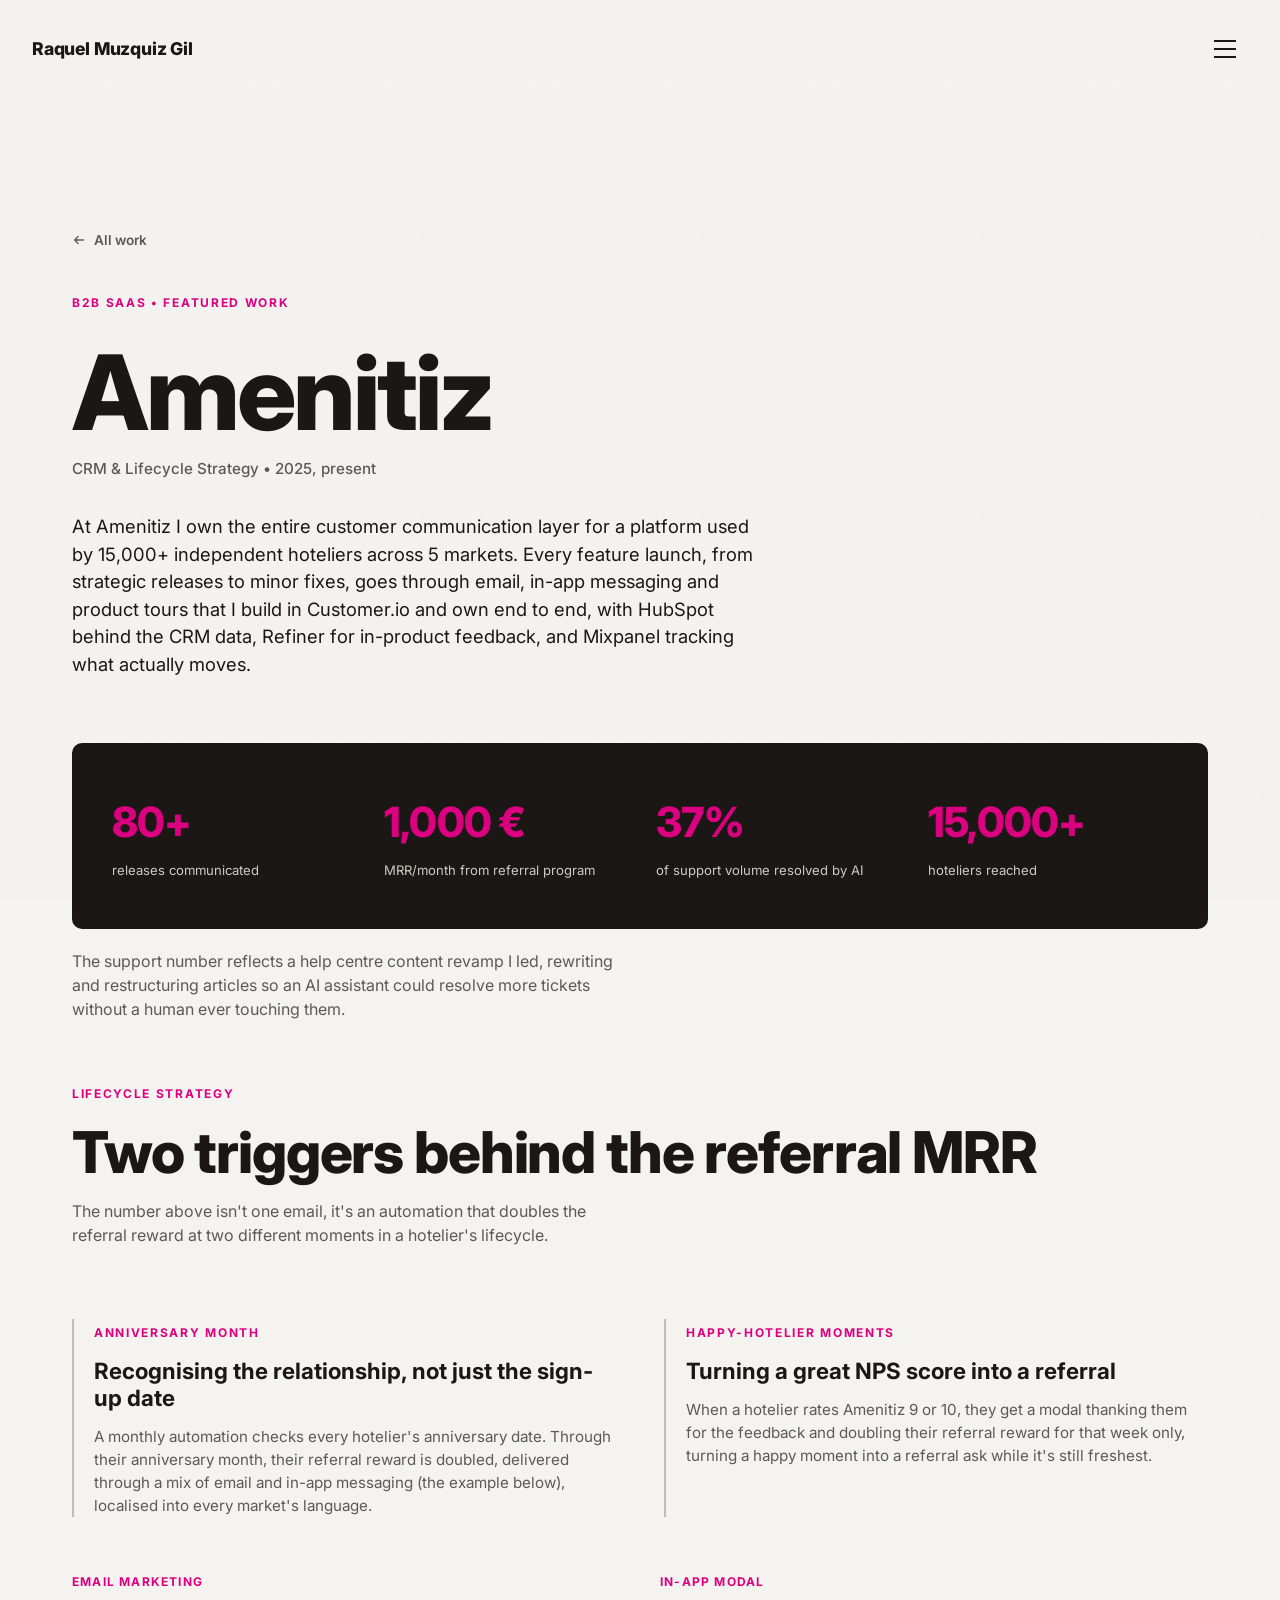
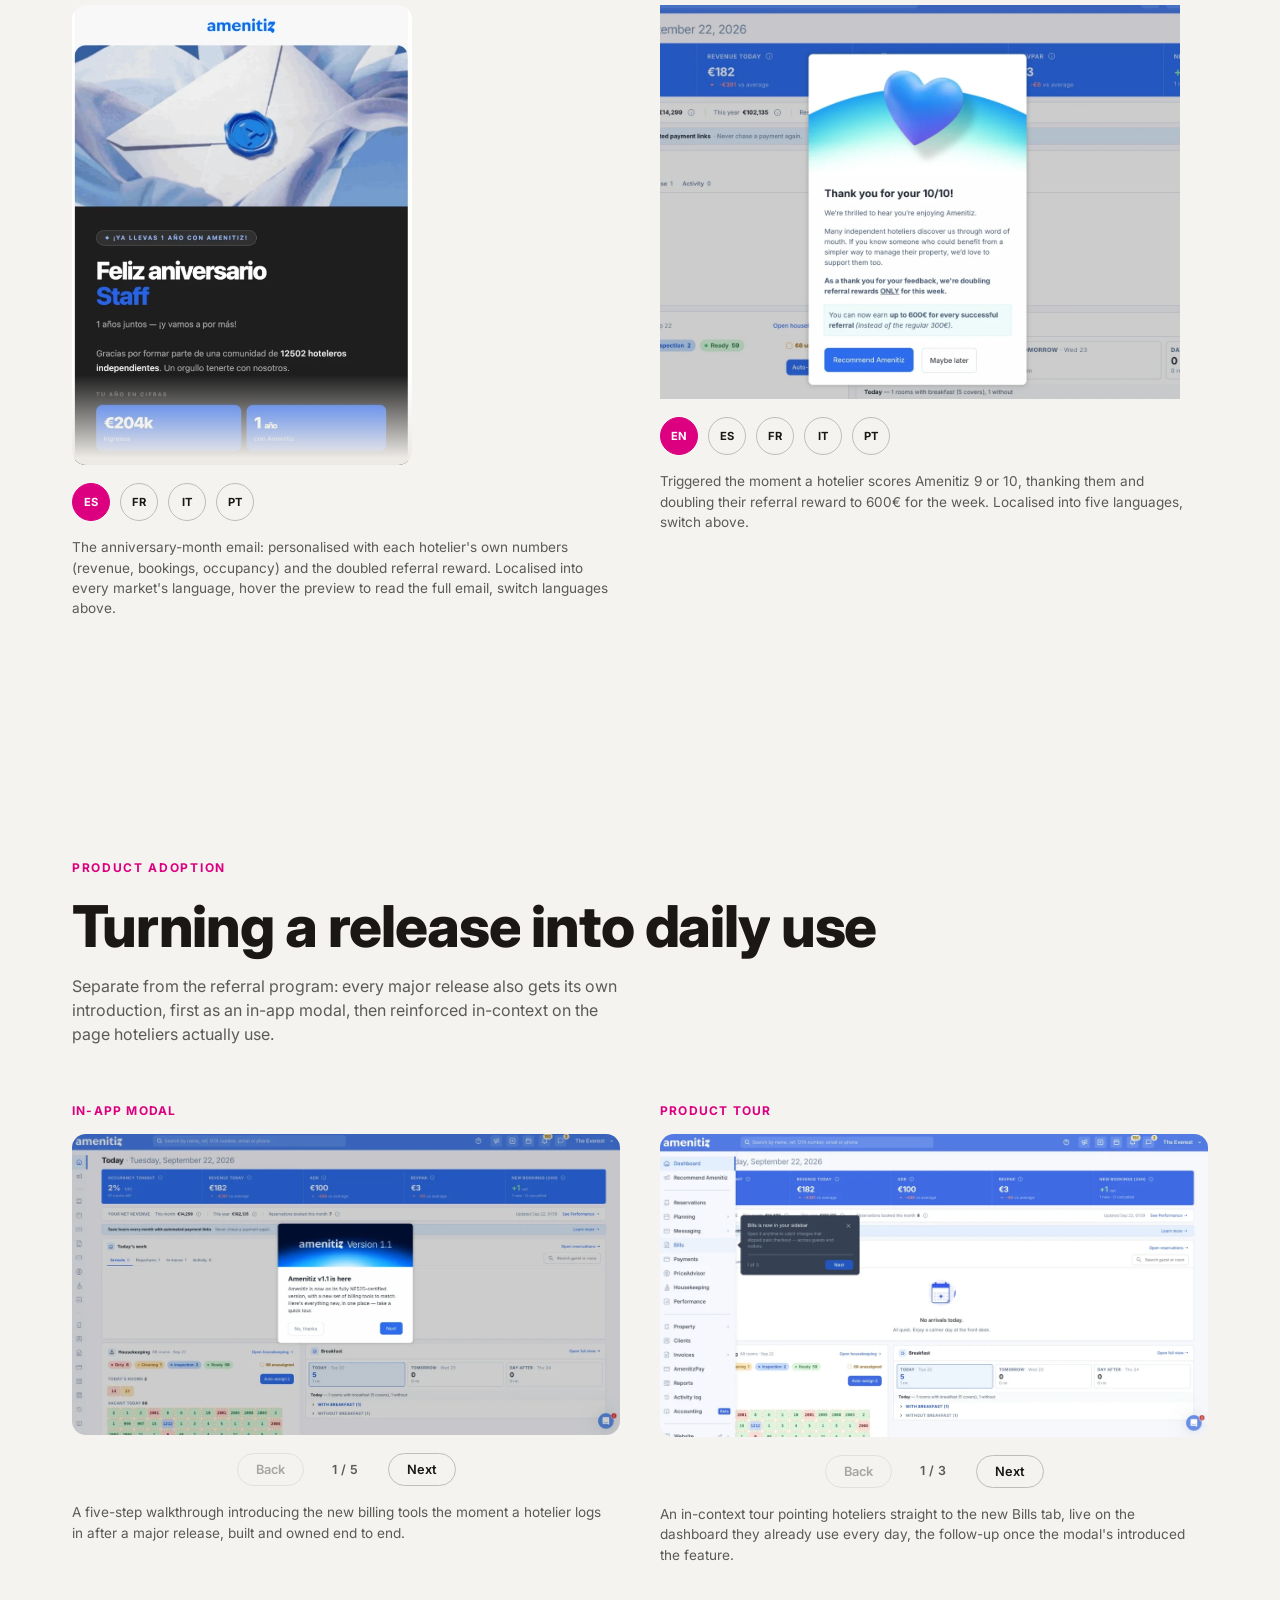
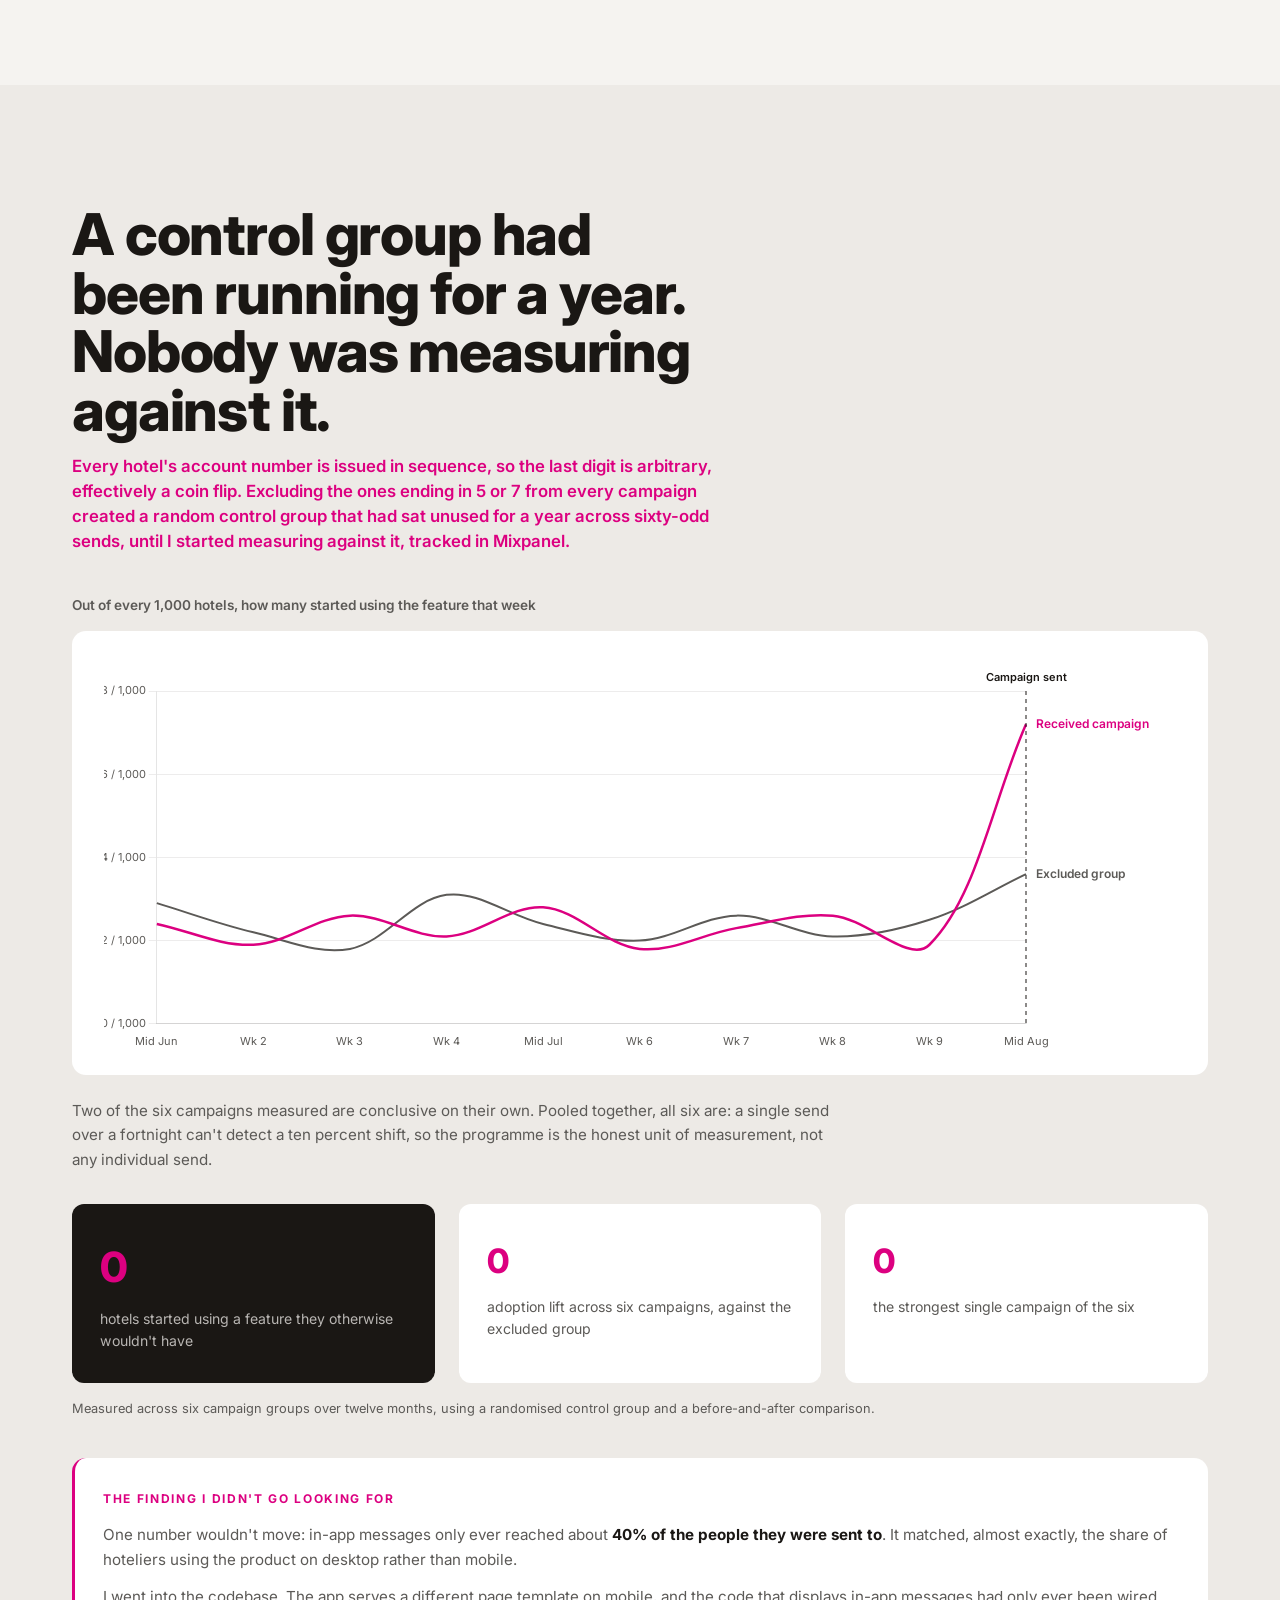
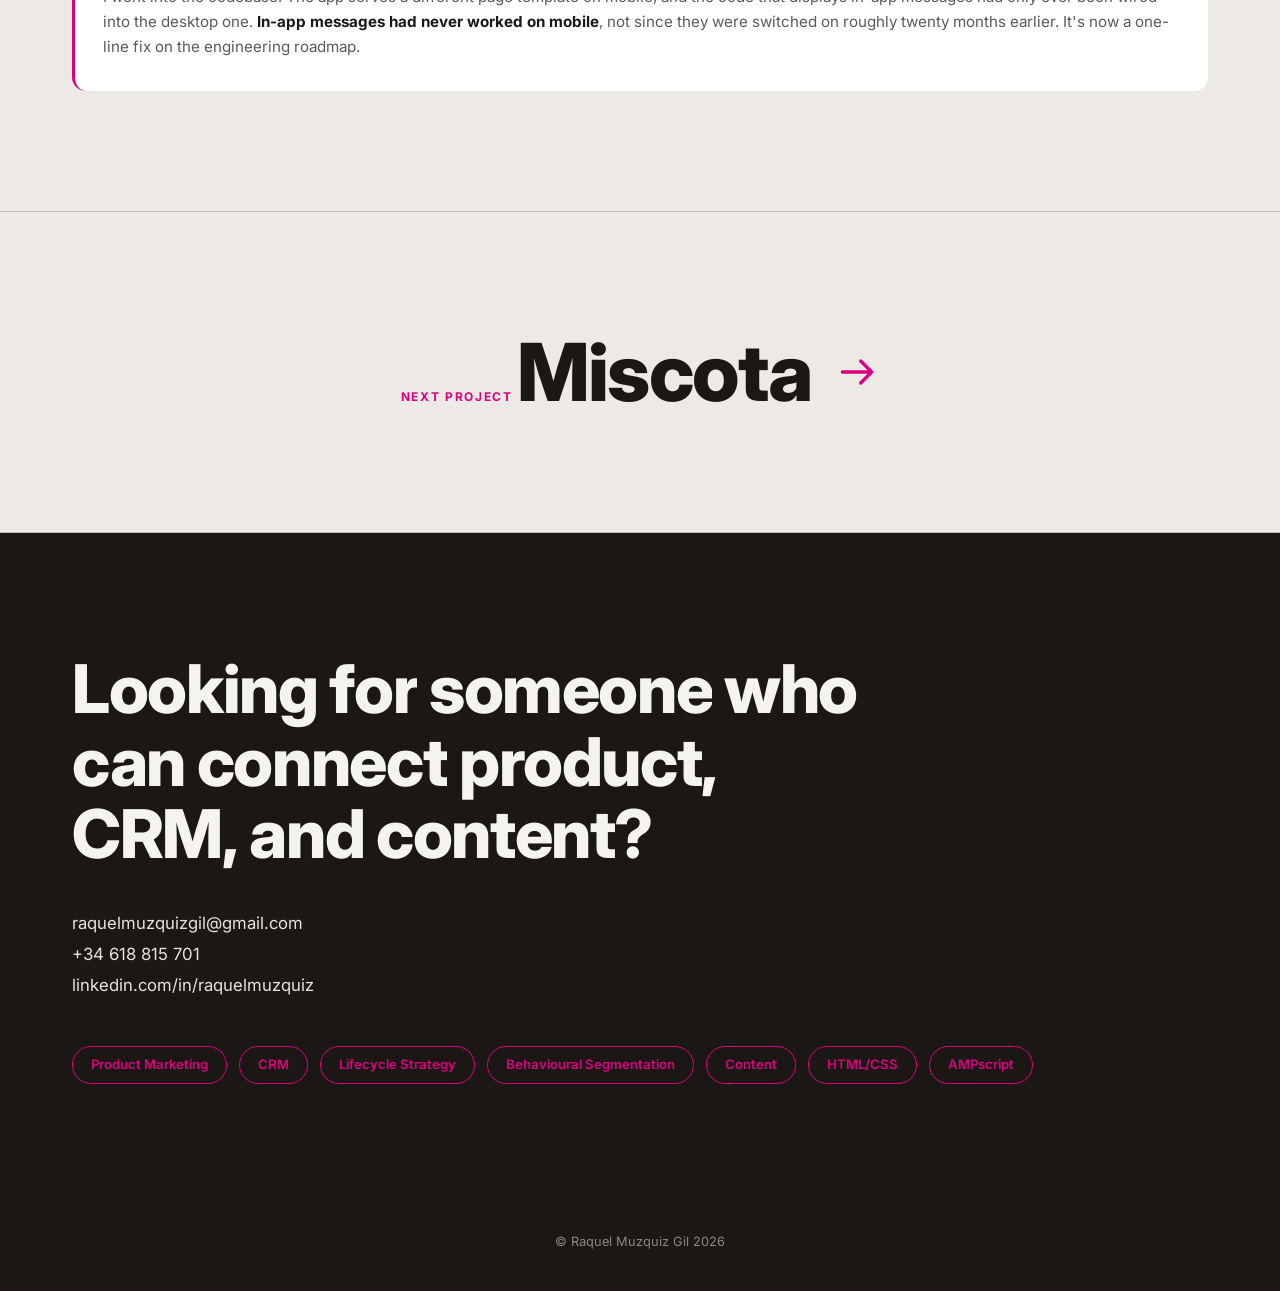
==== commit 4b9a5c04: "Fix uneven image spacing, rebalance GAES/Trendwatching layout, ground adoption story in real data - " ====
--- a/work-amenitiz.html
+++ b/work-amenitiz.html
@@ -9,7 +9,7 @@
 <link rel="preconnect" href="https://fonts.googleapis.com">
 <link rel="preconnect" href="https://fonts.gstatic.com" crossorigin>
 <link href="https://fonts.googleapis.com/css2?family=Inter:ital,wght@0,100..900;1,100..900&display=swap" rel="stylesheet">
-<link rel="stylesheet" href="assets/css/style.css?v=32">
+<link rel="stylesheet" href="assets/css/style.css?v=33">
 <script src="assets/js/vendor/chart.umd.js?v=32"></script>
 </head>
 <body>
@@ -166,29 +166,38 @@
 <section class="bg-light" id="adoption">
   <div class="wrap">
     <div class="adoption-head">
-      <h2 class="section-title" data-split>Most campaign wins can't prove causation. This one can.</h2>
-      <p class="adoption-sub">Hotel IDs ending in 5 or 7 are permanently excluded from every campaign, a random sample, not a curated one. That's what makes this an experiment, not a comparison, and it's tracked in Mixpanel.</p>
-    </div>
-
+      <h2 class="section-title" data-split>A control group had been running for a year. Nobody was measuring against it.</h2>
+      <p class="adoption-sub">Every hotel's account number is issued in sequence, so the last digit is arbitrary, effectively a coin flip. Excluding the ones ending in 5 or 7 from every campaign created a random control group that had sat unused for a year across sixty-odd sends, until I started measuring against it, tracked in Mixpanel.</p>
+    </div>
+
+    <p class="chart-title fade-in d1">Out of every 1,000 hotels, how many started using the feature that week</p>
     <div class="chart-card fade-in d1">
       <div class="chart-canvas-wrap">
         <canvas id="adoptionChart"></canvas>
       </div>
     </div>
+    <p class="adoption-methodology fade-in d2">Two of the six campaigns measured are conclusive on their own. Pooled together, all six are: a single send over a fortnight can't detect a ten percent shift, so the programme is the honest unit of measurement, not any individual send.</p>
 
     <div class="stat-cards fade-in d2">
       <div class="stat-card lead">
         <span class="stat-number" data-count="380" data-prefix="~">0</span>
-        <span class="stat-label">hotels adopted features they otherwise would not have</span>
+        <span class="stat-label">hotels started using a feature they otherwise wouldn't have</span>
       </div>
       <div class="stat-card">
         <span class="stat-number" data-count="10" data-prefix="+" data-suffix="%">0</span>
-        <span class="stat-label">adoption lift (vs real control group)</span>
+        <span class="stat-label">adoption lift across six campaigns, against the excluded group</span>
       </div>
       <div class="stat-card">
         <span class="stat-number" data-count="1.75" data-decimals="2" data-suffix="x">0</span>
-        <span class="stat-label">extra lift on campaigns with a clear, measurable result</span>
-      </div>
+        <span class="stat-label">the strongest single campaign of the six</span>
+      </div>
+    </div>
+    <p class="adoption-footnote fade-in d2">Measured across six campaign groups over twelve months, using a randomised control group and a before-and-after comparison.</p>
+
+    <div class="finding-block fade-in d3">
+      <span class="label">The finding I didn't go looking for</span>
+      <p>One number wouldn't move: in-app messages only ever reached about <strong>40% of the people they were sent to</strong>. It matched, almost exactly, the share of hoteliers using the product on desktop rather than mobile.</p>
+      <p>I went into the codebase. The app serves a different page template on mobile, and the code that displays in-app messages had only ever been wired into the desktop one. <strong>In-app messages had never worked on mobile</strong>, not since they were switched on roughly twenty months earlier. It's now a one-line fix on the engineering roadmap.</p>
     </div>
   </div>
 </section>
@@ -237,7 +246,7 @@
   var verticalLinePlugin = {
     id: 'verticalSendLine',
     afterDraw: function (chart) {
-      var idx = 6;
+      var idx = 9;
       var xScale = chart.scales.x;
       var yScale = chart.scales.y;
       var x = xScale.getPixelForValue(idx);
@@ -254,7 +263,7 @@
       c.fillStyle = '#1A1714';
       c.font = '600 11px Inter, sans-serif';
       c.textAlign = 'center';
-      c.fillText('Send', x, yScale.top - 10);
+      c.fillText('Campaign sent', x, yScale.top - 10);
       c.restore();
     }
   };
@@ -281,11 +290,11 @@
   new Chart(ctx, {
     type: 'line',
     data: {
-      labels: ['Week 1', 'Week 2', 'Week 3', 'Week 4', 'Week 5', 'Week 6', 'Week 7', 'Week 8'],
+      labels: ['Mid Jun', 'Wk 2', 'Wk 3', 'Wk 4', 'Mid Jul', 'Wk 6', 'Wk 7', 'Wk 8', 'Wk 9', 'Mid Aug'],
       datasets: [
         {
           label: 'Received campaign',
-          data: [1.0, 1.02, 0.98, 1.01, 1.03, 0.99, 1.75, 1.15],
+          data: [2.4, 1.9, 2.6, 2.1, 2.8, 1.8, 2.3, 2.6, 1.9, 7.2],
           borderColor: '#DC0080',
           backgroundColor: '#DC0080',
           borderWidth: 2.5,
@@ -294,8 +303,8 @@
           pointHoverRadius: 4
         },
         {
-          label: 'Control group',
-          data: [1.0, 1.01, 0.99, 1.0, 1.02, 0.99, 1.03, 1.0],
+          label: 'Excluded group',
+          data: [2.9, 2.2, 1.8, 3.1, 2.4, 2.0, 2.6, 2.1, 2.5, 3.6],
           borderColor: '#5C5A57',
           backgroundColor: '#5C5A57',
           borderWidth: 2,
@@ -317,7 +326,7 @@
           bodyFont: { family: 'Inter' },
           padding: 10,
           callbacks: {
-            label: function (ctx) { return ctx.dataset.label + ': ' + ctx.parsed.y.toFixed(2) + 'x'; }
+            label: function (ctx) { return ctx.dataset.label + ': ' + ctx.parsed.y.toFixed(1) + ' / 1,000'; }
           }
         }
       },
@@ -328,12 +337,12 @@
         },
         y: {
           min: 0,
-          max: 2,
+          max: 8,
           ticks: {
-            stepSize: 0.5,
+            stepSize: 2,
             font: { family: 'Inter', size: 11 },
             color: '#5C5A57',
-            callback: function (value) { return value === 0 ? '0x' : value + 'x normal'; }
+            callback: function (value) { return value + ' / 1,000'; }
           },
           grid: { color: 'rgba(26,23,20,0.08)' }
         }
--- a/assets/css/style.css
+++ b/assets/css/style.css
@@ -294,8 +294,12 @@
 .placeholder-box.single{aspect-ratio:16/9;}
 .placeholder-box.oro-image{aspect-ratio:1/1;max-width:420px;}
 .placeholder-box:has(.project-img){padding:0;border:none;}
-.project-section.text-only{grid-template-columns:1fr;}
-.project-section.text-only .fade-in{max-width:640px;}
+.project-section-pair{
+  padding:100px 0;
+  display:grid;
+  grid-template-columns:1fr 1fr;
+  gap:80px;
+}
 
 /* ---------- stats bar ---------- */
 .stats-bar{
@@ -770,13 +774,21 @@
   font-size:1.05rem;
   margin-top:14px;
 }
+.chart-title{margin-top:40px;font-size:0.85rem;font-weight:600;color:var(--text-secondary);}
 .chart-card{
-  margin-top:56px;
+  margin-top:16px;
   background:#FFFFFF;
   border-radius:14px;
   padding:40px 32px 24px;
 }
 .chart-canvas-wrap{position:relative;height:380px;}
+.adoption-methodology{
+  margin-top:24px;
+  max-width:760px;
+  color:var(--text-secondary);
+  font-size:0.95rem;
+  line-height:1.6;
+}
 .stat-cards{
   margin-top:32px;
   display:grid;
@@ -793,6 +805,23 @@
 .stat-card.lead{background:var(--dark);}
 .stat-card.lead .stat-number{font-size:2.6rem;}
 .stat-card.lead .stat-label{color:rgba(245,243,240,0.72);}
+.adoption-footnote{
+  margin-top:16px;
+  font-size:0.8rem;
+  color:var(--text-secondary);
+  opacity:0.75;
+}
+.finding-block{
+  margin-top:40px;
+  background:#FFFFFF;
+  border-radius:14px;
+  padding:32px 28px;
+  border-left:3px solid var(--accent);
+}
+.finding-block .label{display:block;margin-bottom:14px;}
+.finding-block p{color:var(--text-secondary);font-size:0.95rem;line-height:1.65;}
+.finding-block p + p{margin-top:12px;}
+.finding-block strong{color:var(--dark);}
 
 /* ---------- code block + language demo (miscota) ---------- */
 .code-block{
@@ -914,6 +943,7 @@
   align-items:start;
 }
 .lifestyle-grid .email-preview-wrap{max-width:none;}
+.lifestyle-grid .lang-proof-item{max-width:none;}
 .lifestyle-hint{margin-top:10px;font-size:0.82rem;color:var(--text-secondary);}
 
 /* ---------- other work ---------- */
@@ -927,7 +957,6 @@
 }
 .project-section:nth-child(even){direction:rtl;}
 .project-section:nth-child(even) > *{direction:ltr;}
-.project-section.text-only{direction:ltr;}
 .project-title{
   font-size:clamp(2rem,4vw,3.2rem);
   font-weight:800;
@@ -975,6 +1004,7 @@
   .email-preview-window{height:380px;}
   .project-section{grid-template-columns:1fr;}
   .project-section:nth-child(even){direction:ltr;}
+  .project-section-pair{grid-template-columns:1fr;gap:56px;padding:64px 0;}
   .wrap{padding:0 22px;}
   .nav-link-inner span{font-size:2.2rem;}
 }
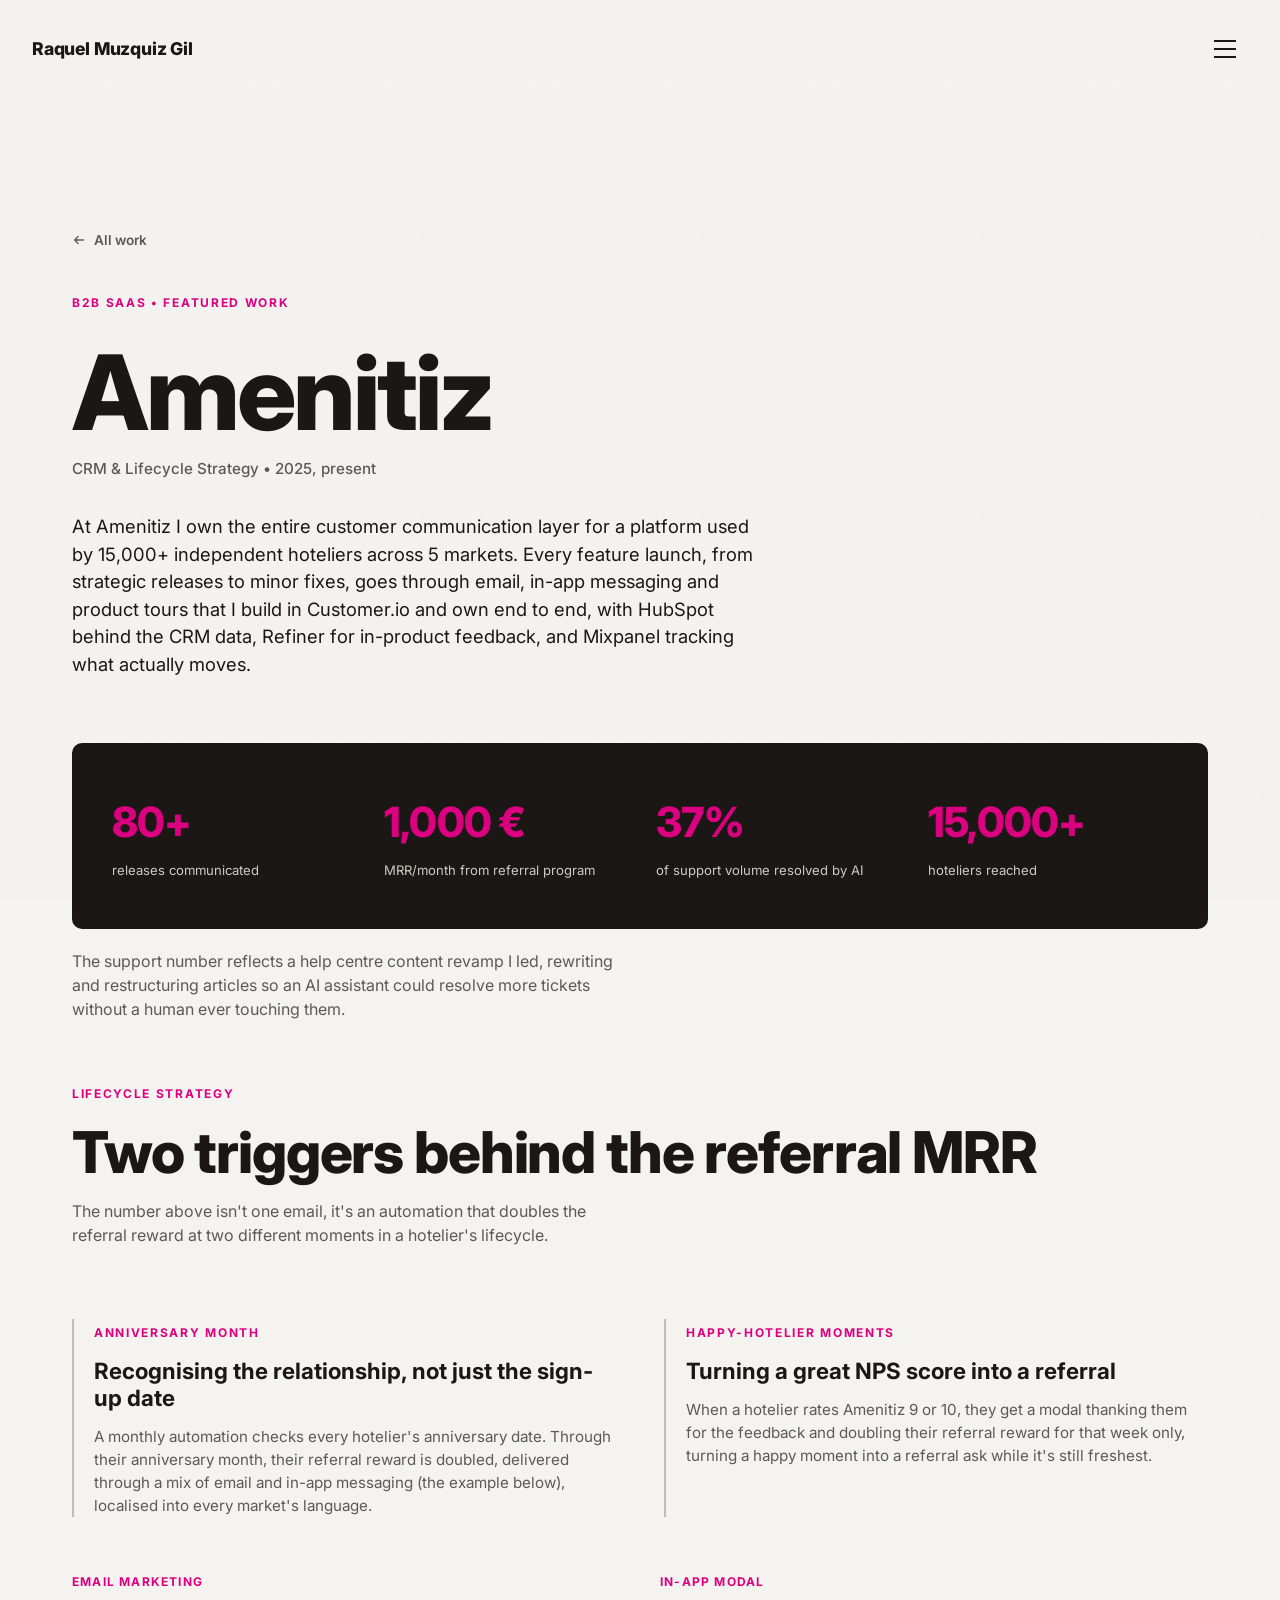
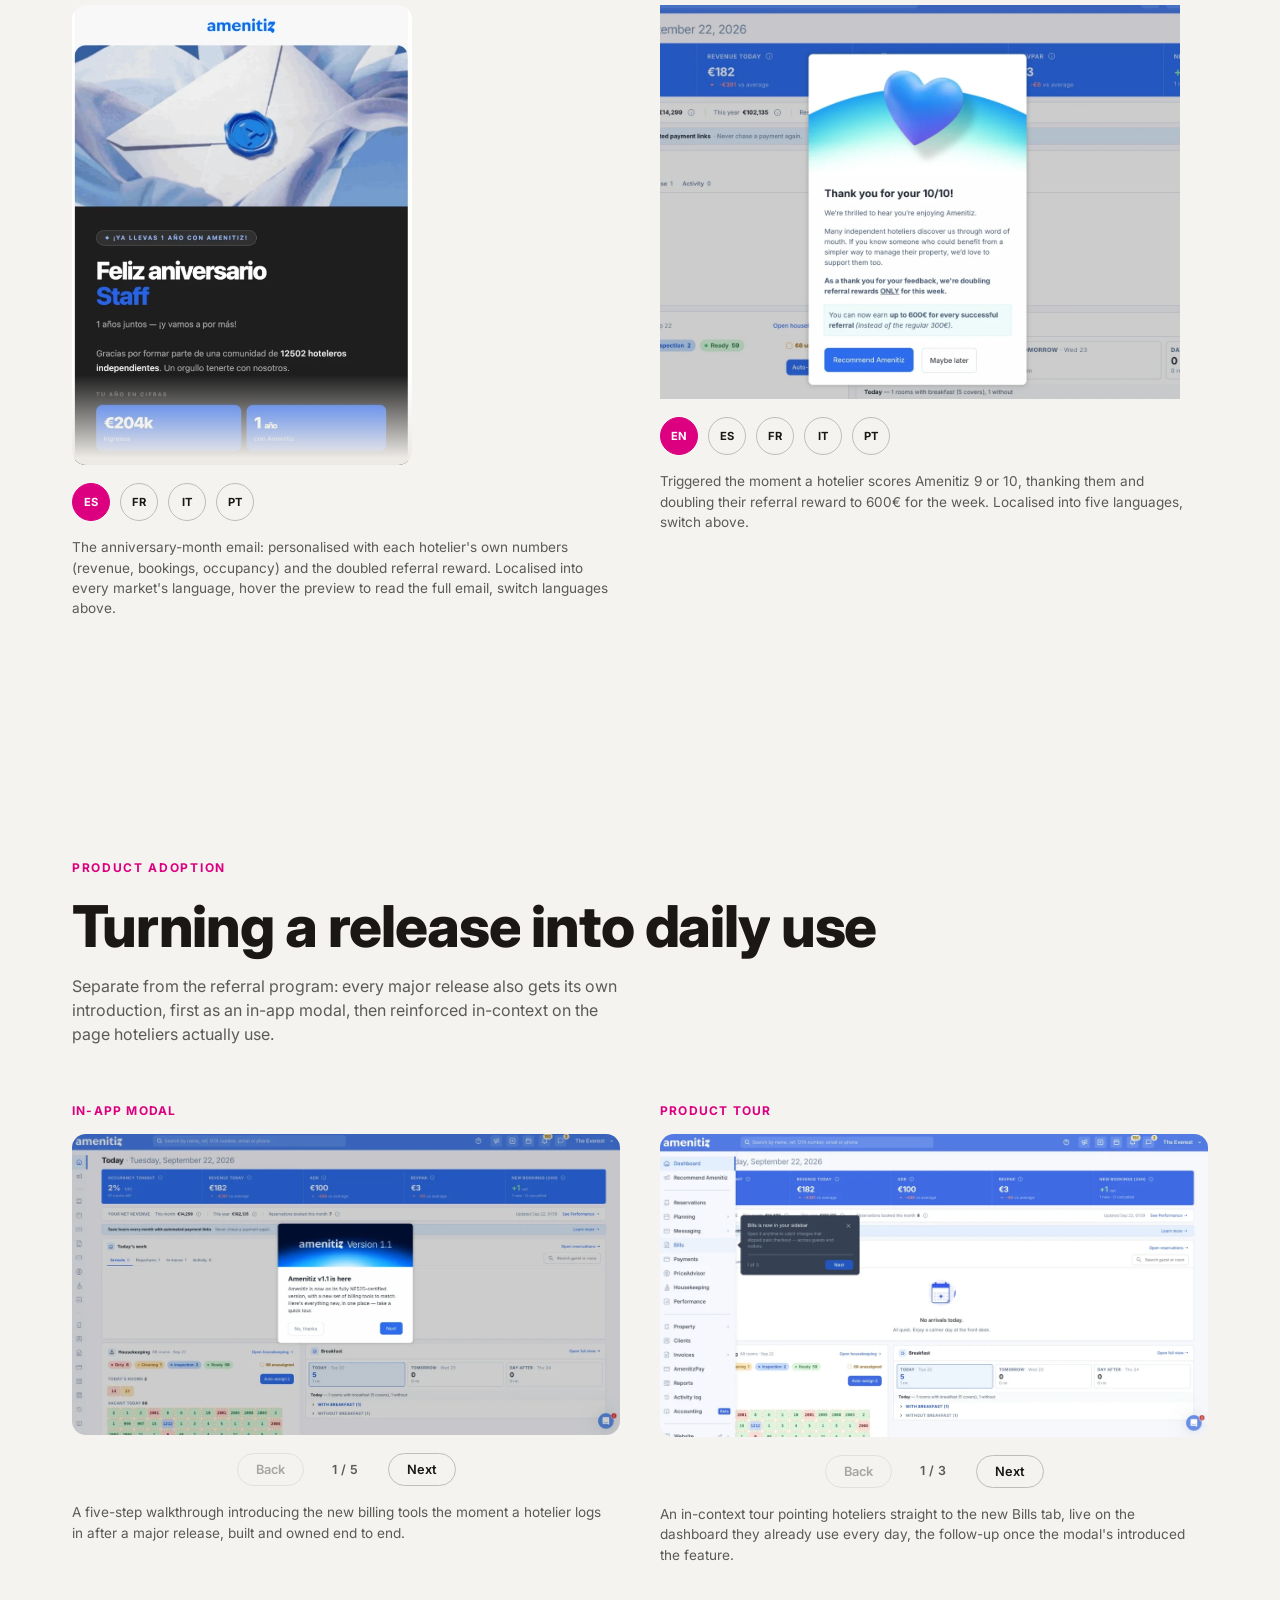
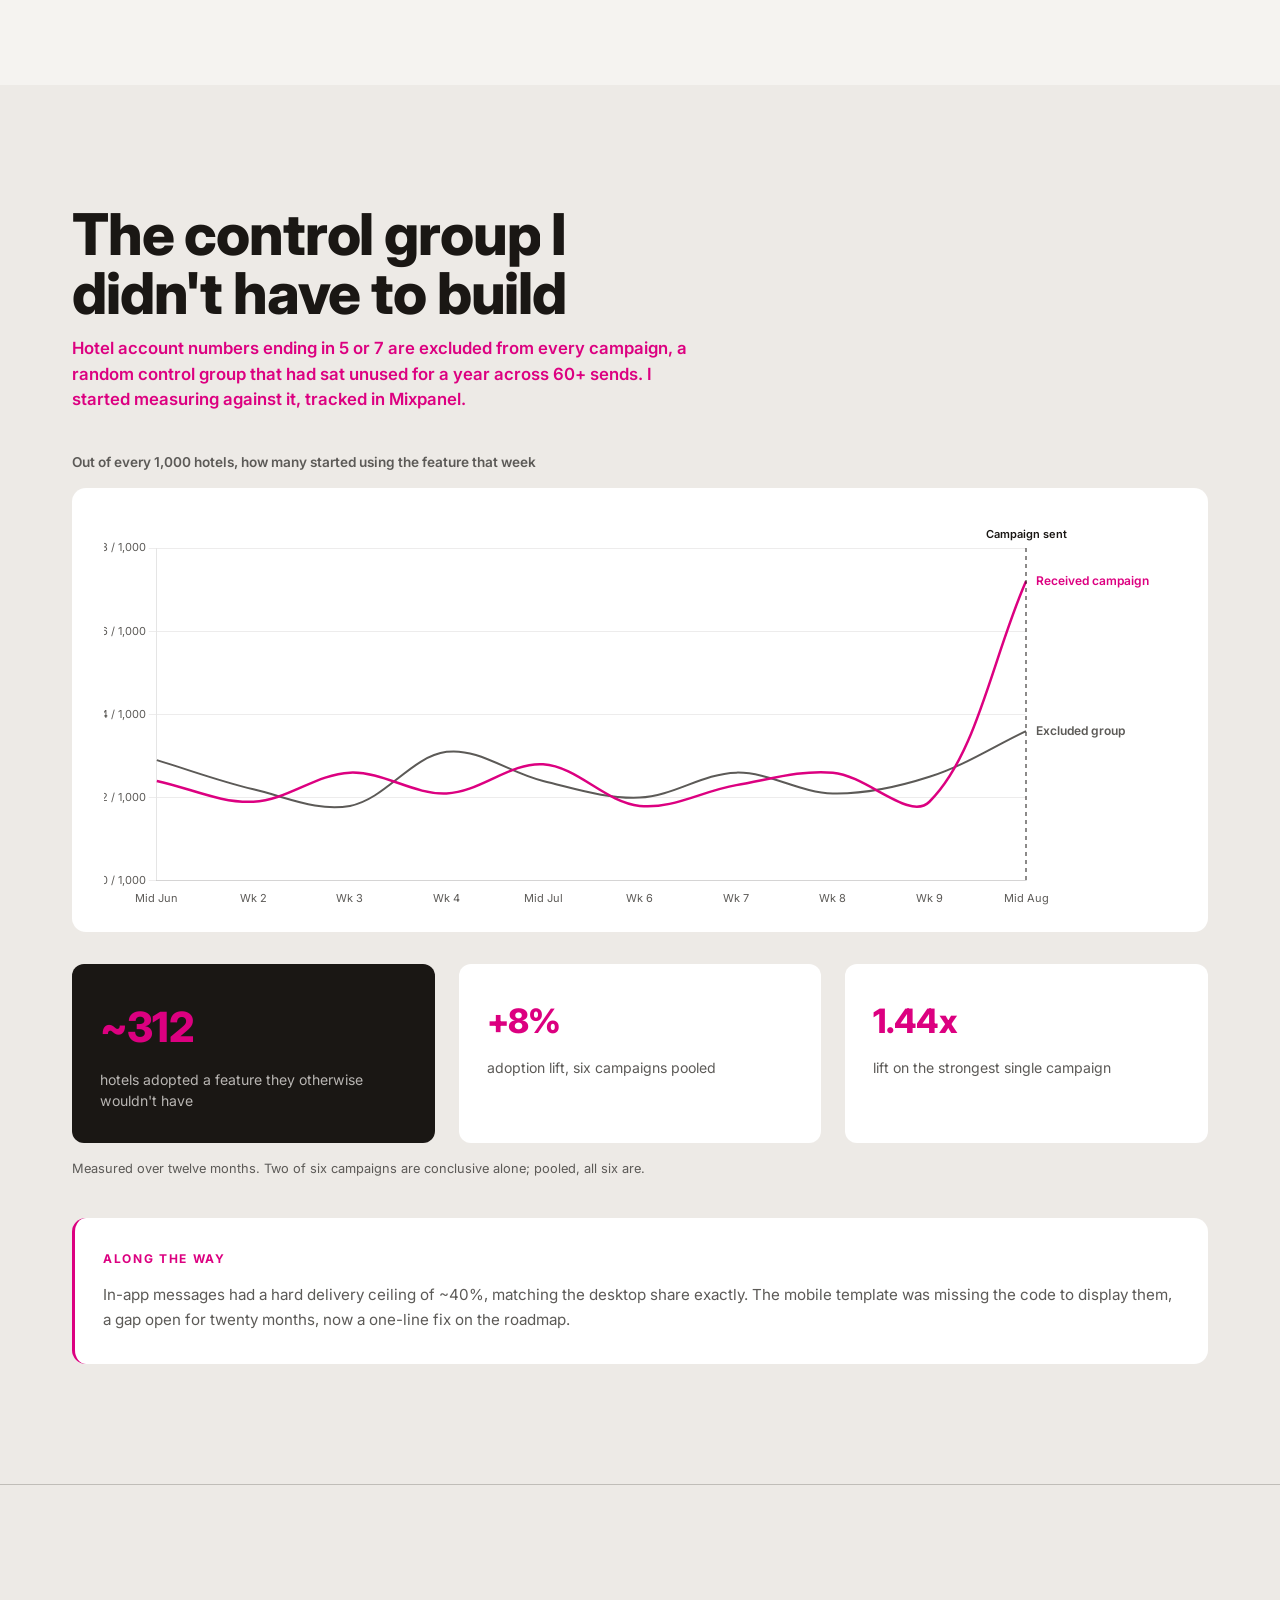
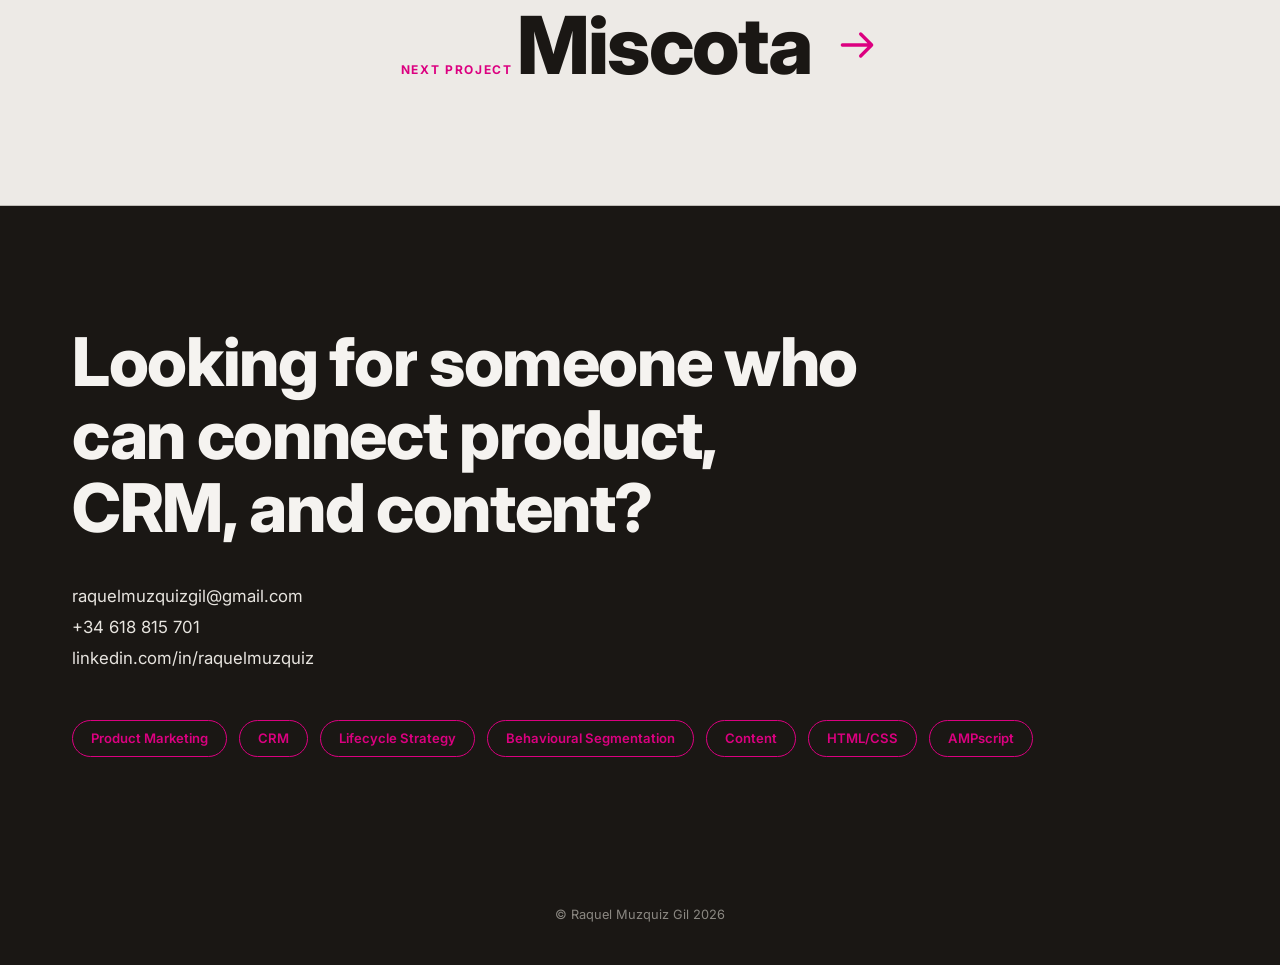
==== commit 08a70839: "Trim adoption section to match the site's voice The rewrite grounded in the real methodology doc was" ====
--- a/work-amenitiz.html
+++ b/work-amenitiz.html
@@ -9,7 +9,7 @@
 <link rel="preconnect" href="https://fonts.googleapis.com">
 <link rel="preconnect" href="https://fonts.gstatic.com" crossorigin>
 <link href="https://fonts.googleapis.com/css2?family=Inter:ital,wght@0,100..900;1,100..900&display=swap" rel="stylesheet">
-<link rel="stylesheet" href="assets/css/style.css?v=33">
+<link rel="stylesheet" href="assets/css/style.css?v=34">
 <script src="assets/js/vendor/chart.umd.js?v=32"></script>
 </head>
 <body>
@@ -166,8 +166,8 @@
 <section class="bg-light" id="adoption">
   <div class="wrap">
     <div class="adoption-head">
-      <h2 class="section-title" data-split>A control group had been running for a year. Nobody was measuring against it.</h2>
-      <p class="adoption-sub">Every hotel's account number is issued in sequence, so the last digit is arbitrary, effectively a coin flip. Excluding the ones ending in 5 or 7 from every campaign created a random control group that had sat unused for a year across sixty-odd sends, until I started measuring against it, tracked in Mixpanel.</p>
+      <h2 class="section-title" data-split>The control group I didn't have to build</h2>
+      <p class="adoption-sub">Hotel account numbers ending in 5 or 7 are excluded from every campaign, a random control group that had sat unused for a year across 60+ sends. I started measuring against it, tracked in Mixpanel.</p>
     </div>
 
     <p class="chart-title fade-in d1">Out of every 1,000 hotels, how many started using the feature that week</p>
@@ -176,28 +176,26 @@
         <canvas id="adoptionChart"></canvas>
       </div>
     </div>
-    <p class="adoption-methodology fade-in d2">Two of the six campaigns measured are conclusive on their own. Pooled together, all six are: a single send over a fortnight can't detect a ten percent shift, so the programme is the honest unit of measurement, not any individual send.</p>
 
     <div class="stat-cards fade-in d2">
       <div class="stat-card lead">
         <span class="stat-number" data-count="380" data-prefix="~">0</span>
-        <span class="stat-label">hotels started using a feature they otherwise wouldn't have</span>
+        <span class="stat-label">hotels adopted a feature they otherwise wouldn't have</span>
       </div>
       <div class="stat-card">
         <span class="stat-number" data-count="10" data-prefix="+" data-suffix="%">0</span>
-        <span class="stat-label">adoption lift across six campaigns, against the excluded group</span>
+        <span class="stat-label">adoption lift, six campaigns pooled</span>
       </div>
       <div class="stat-card">
         <span class="stat-number" data-count="1.75" data-decimals="2" data-suffix="x">0</span>
-        <span class="stat-label">the strongest single campaign of the six</span>
-      </div>
-    </div>
-    <p class="adoption-footnote fade-in d2">Measured across six campaign groups over twelve months, using a randomised control group and a before-and-after comparison.</p>
+        <span class="stat-label">lift on the strongest single campaign</span>
+      </div>
+    </div>
+    <p class="adoption-footnote fade-in d2">Measured over twelve months. Two of six campaigns are conclusive alone; pooled, all six are.</p>
 
     <div class="finding-block fade-in d3">
-      <span class="label">The finding I didn't go looking for</span>
-      <p>One number wouldn't move: in-app messages only ever reached about <strong>40% of the people they were sent to</strong>. It matched, almost exactly, the share of hoteliers using the product on desktop rather than mobile.</p>
-      <p>I went into the codebase. The app serves a different page template on mobile, and the code that displays in-app messages had only ever been wired into the desktop one. <strong>In-app messages had never worked on mobile</strong>, not since they were switched on roughly twenty months earlier. It's now a one-line fix on the engineering roadmap.</p>
+      <span class="label">Along the way</span>
+      <p>In-app messages had a hard delivery ceiling of ~40%, matching the desktop share exactly. The mobile template was missing the code to display them, a gap open for twenty months, now a one-line fix on the roadmap.</p>
     </div>
   </div>
 </section>
--- a/assets/css/style.css
+++ b/assets/css/style.css
@@ -782,13 +782,6 @@
   padding:40px 32px 24px;
 }
 .chart-canvas-wrap{position:relative;height:380px;}
-.adoption-methodology{
-  margin-top:24px;
-  max-width:760px;
-  color:var(--text-secondary);
-  font-size:0.95rem;
-  line-height:1.6;
-}
 .stat-cards{
   margin-top:32px;
   display:grid;
@@ -820,8 +813,6 @@
 }
 .finding-block .label{display:block;margin-bottom:14px;}
 .finding-block p{color:var(--text-secondary);font-size:0.95rem;line-height:1.65;}
-.finding-block p + p{margin-top:12px;}
-.finding-block strong{color:var(--dark);}
 
 /* ---------- code block + language demo (miscota) ---------- */
 .code-block{
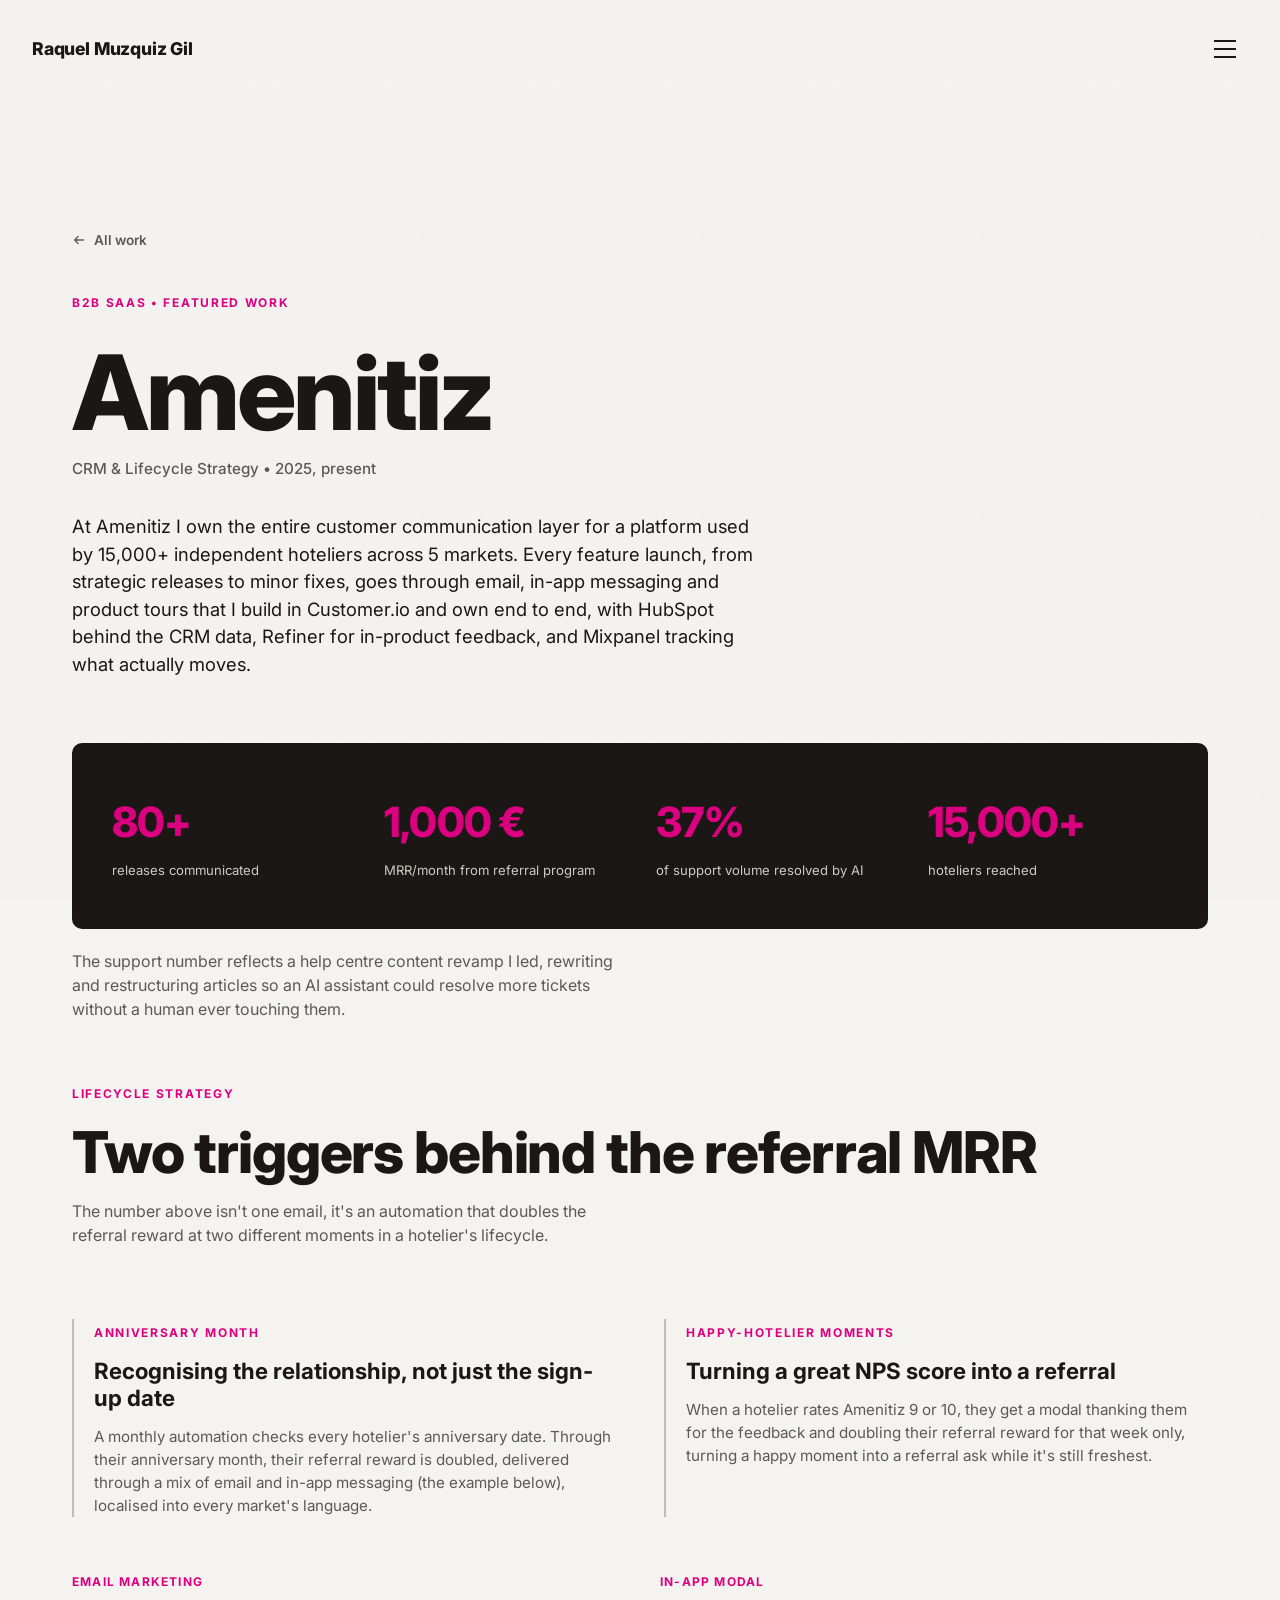
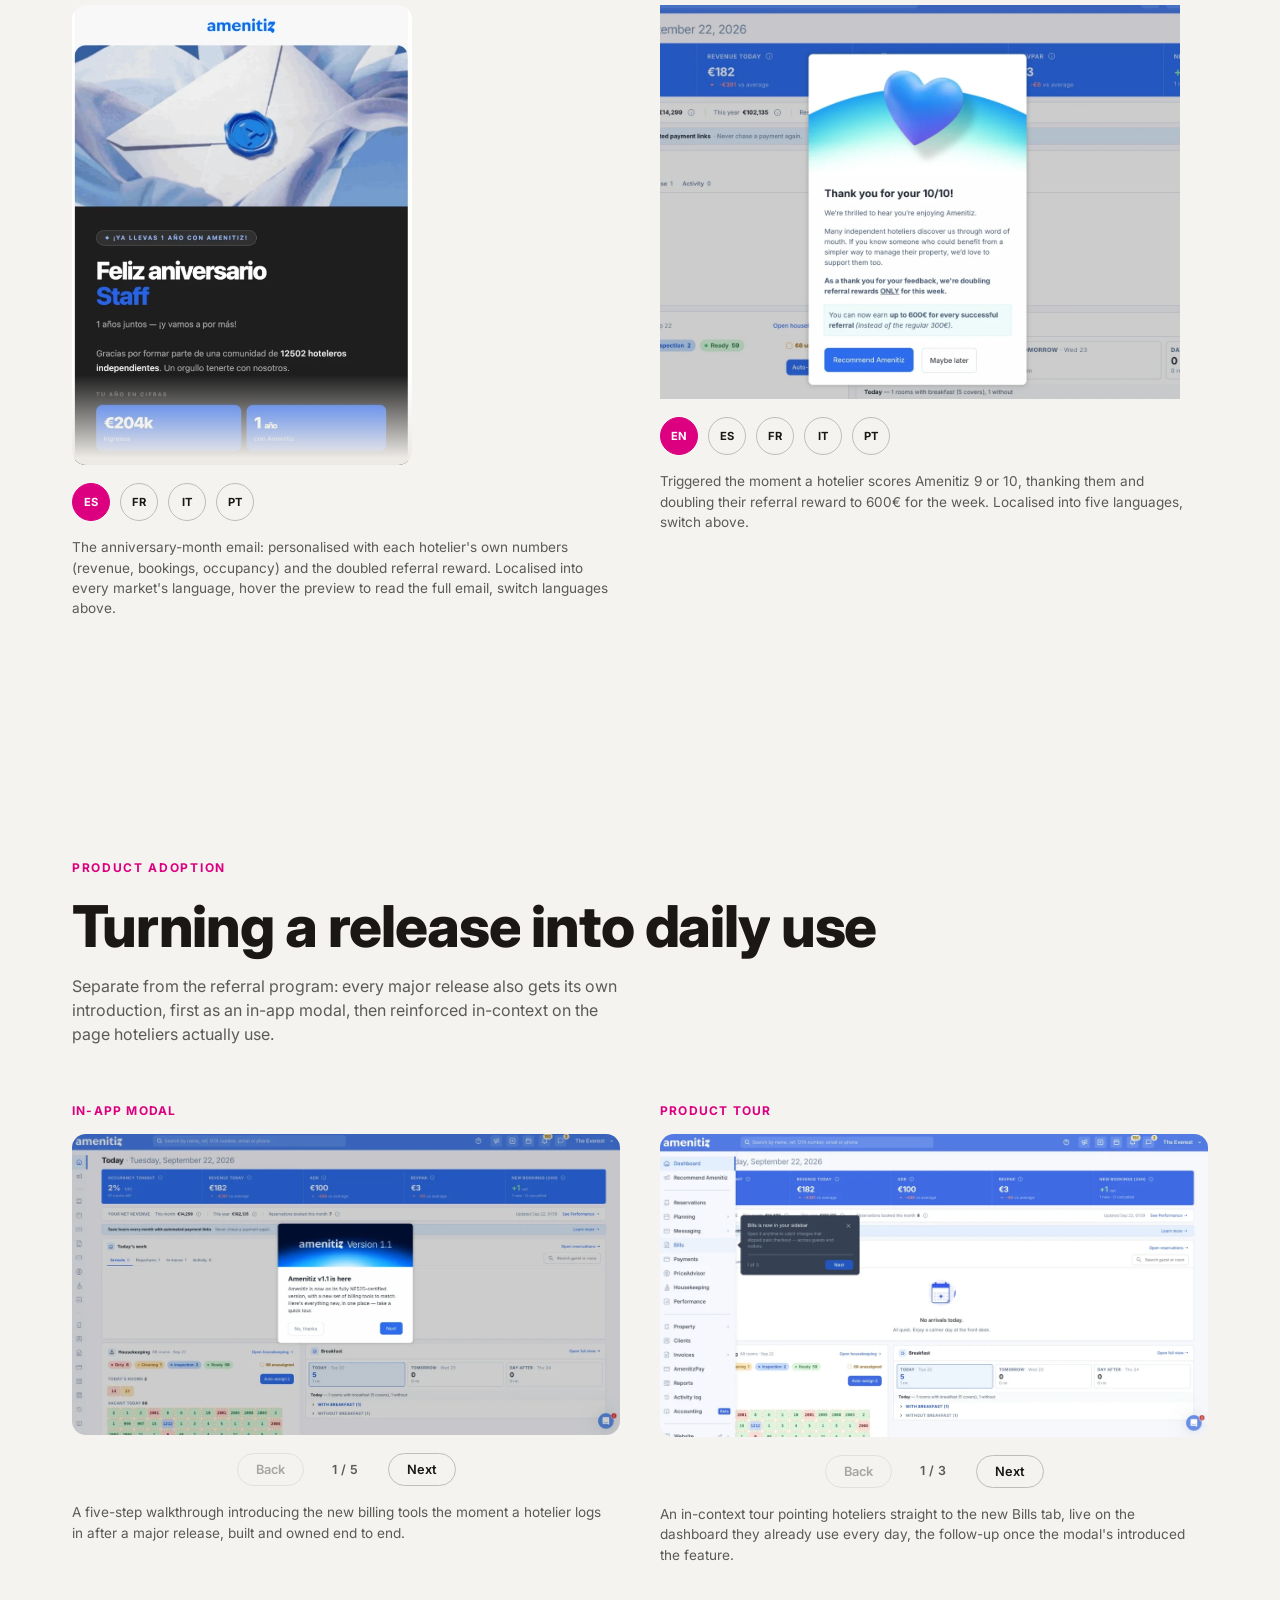
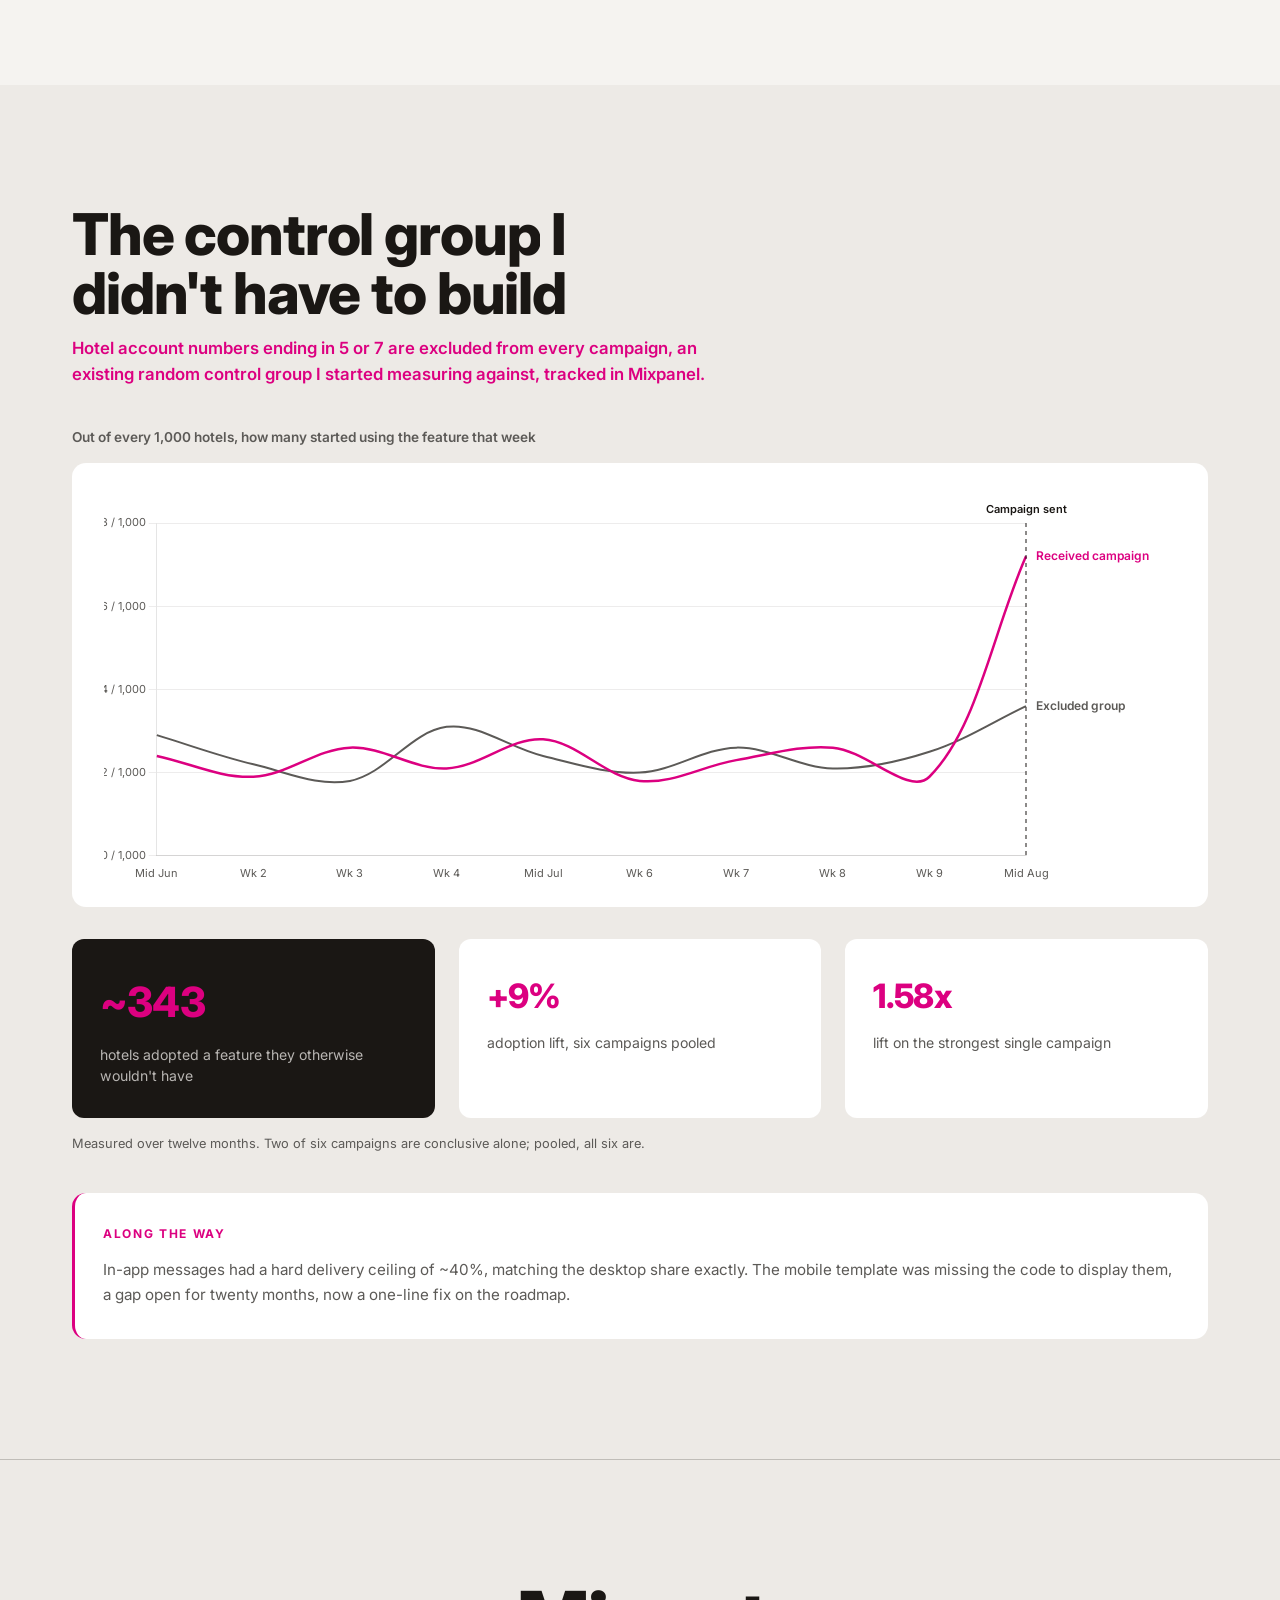
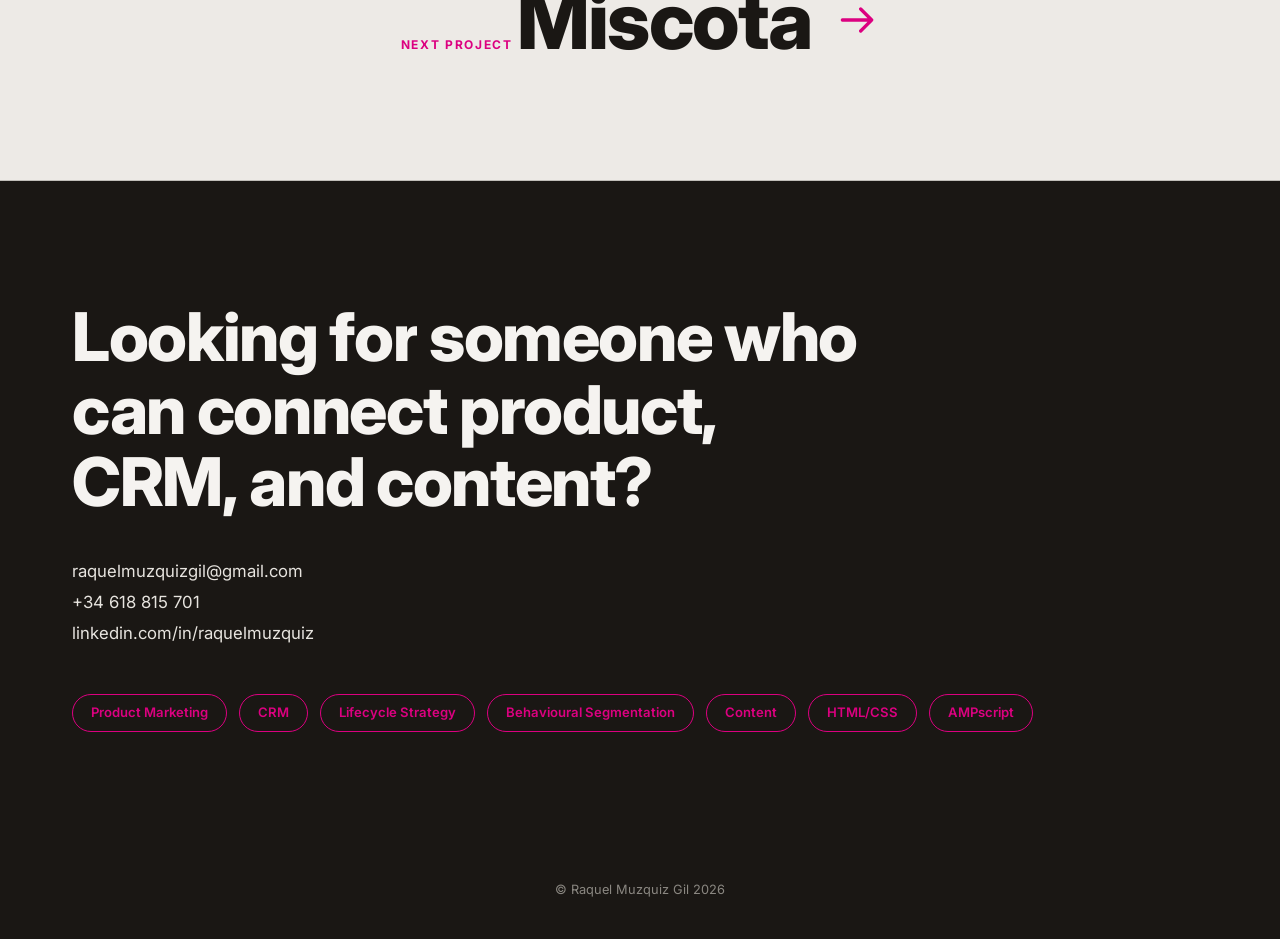
==== commit 95243643: "Soften adoption subhead to drop the implicit dig at past colleagues "Sat unused for a year across 60" ====
--- a/work-amenitiz.html
+++ b/work-amenitiz.html
@@ -167,7 +167,7 @@
   <div class="wrap">
     <div class="adoption-head">
       <h2 class="section-title" data-split>The control group I didn't have to build</h2>
-      <p class="adoption-sub">Hotel account numbers ending in 5 or 7 are excluded from every campaign, a random control group that had sat unused for a year across 60+ sends. I started measuring against it, tracked in Mixpanel.</p>
+      <p class="adoption-sub">Hotel account numbers ending in 5 or 7 are excluded from every campaign, an existing random control group I started measuring against, tracked in Mixpanel.</p>
     </div>
 
     <p class="chart-title fade-in d1">Out of every 1,000 hotels, how many started using the feature that week</p>
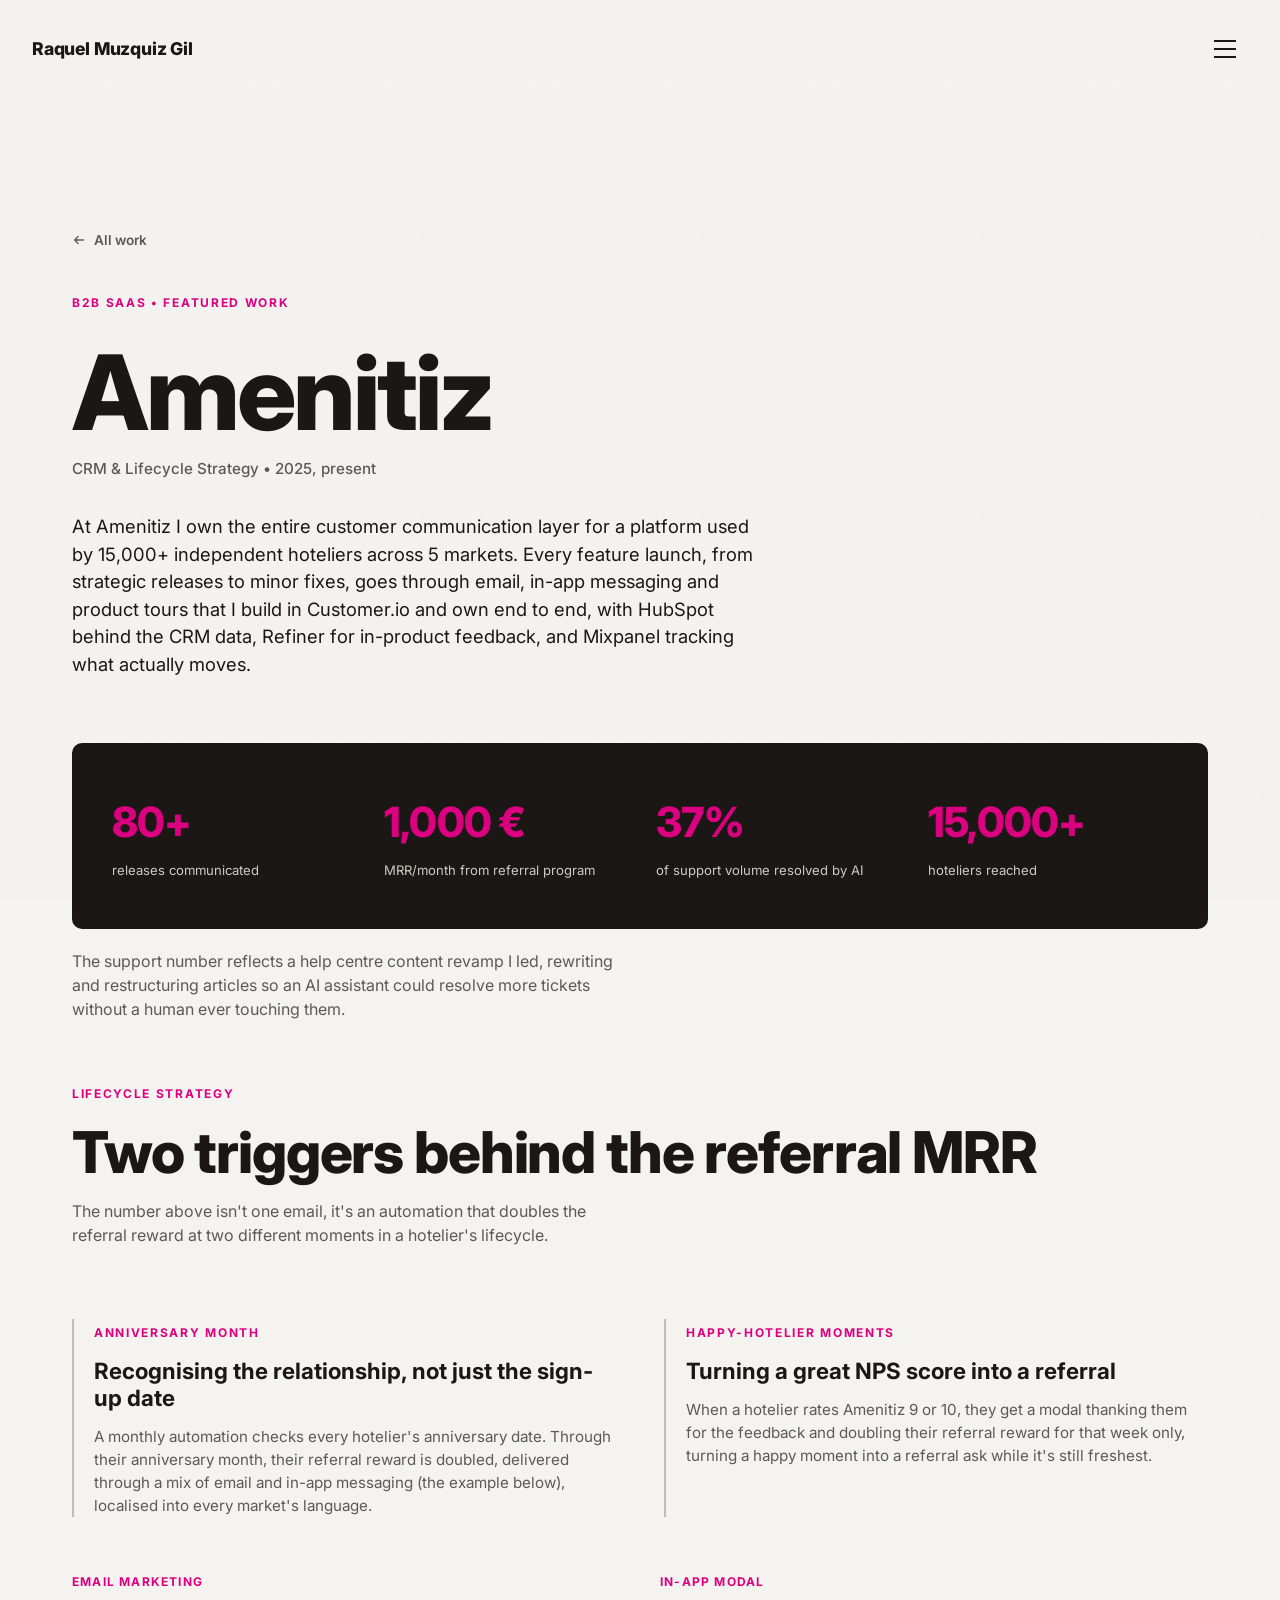
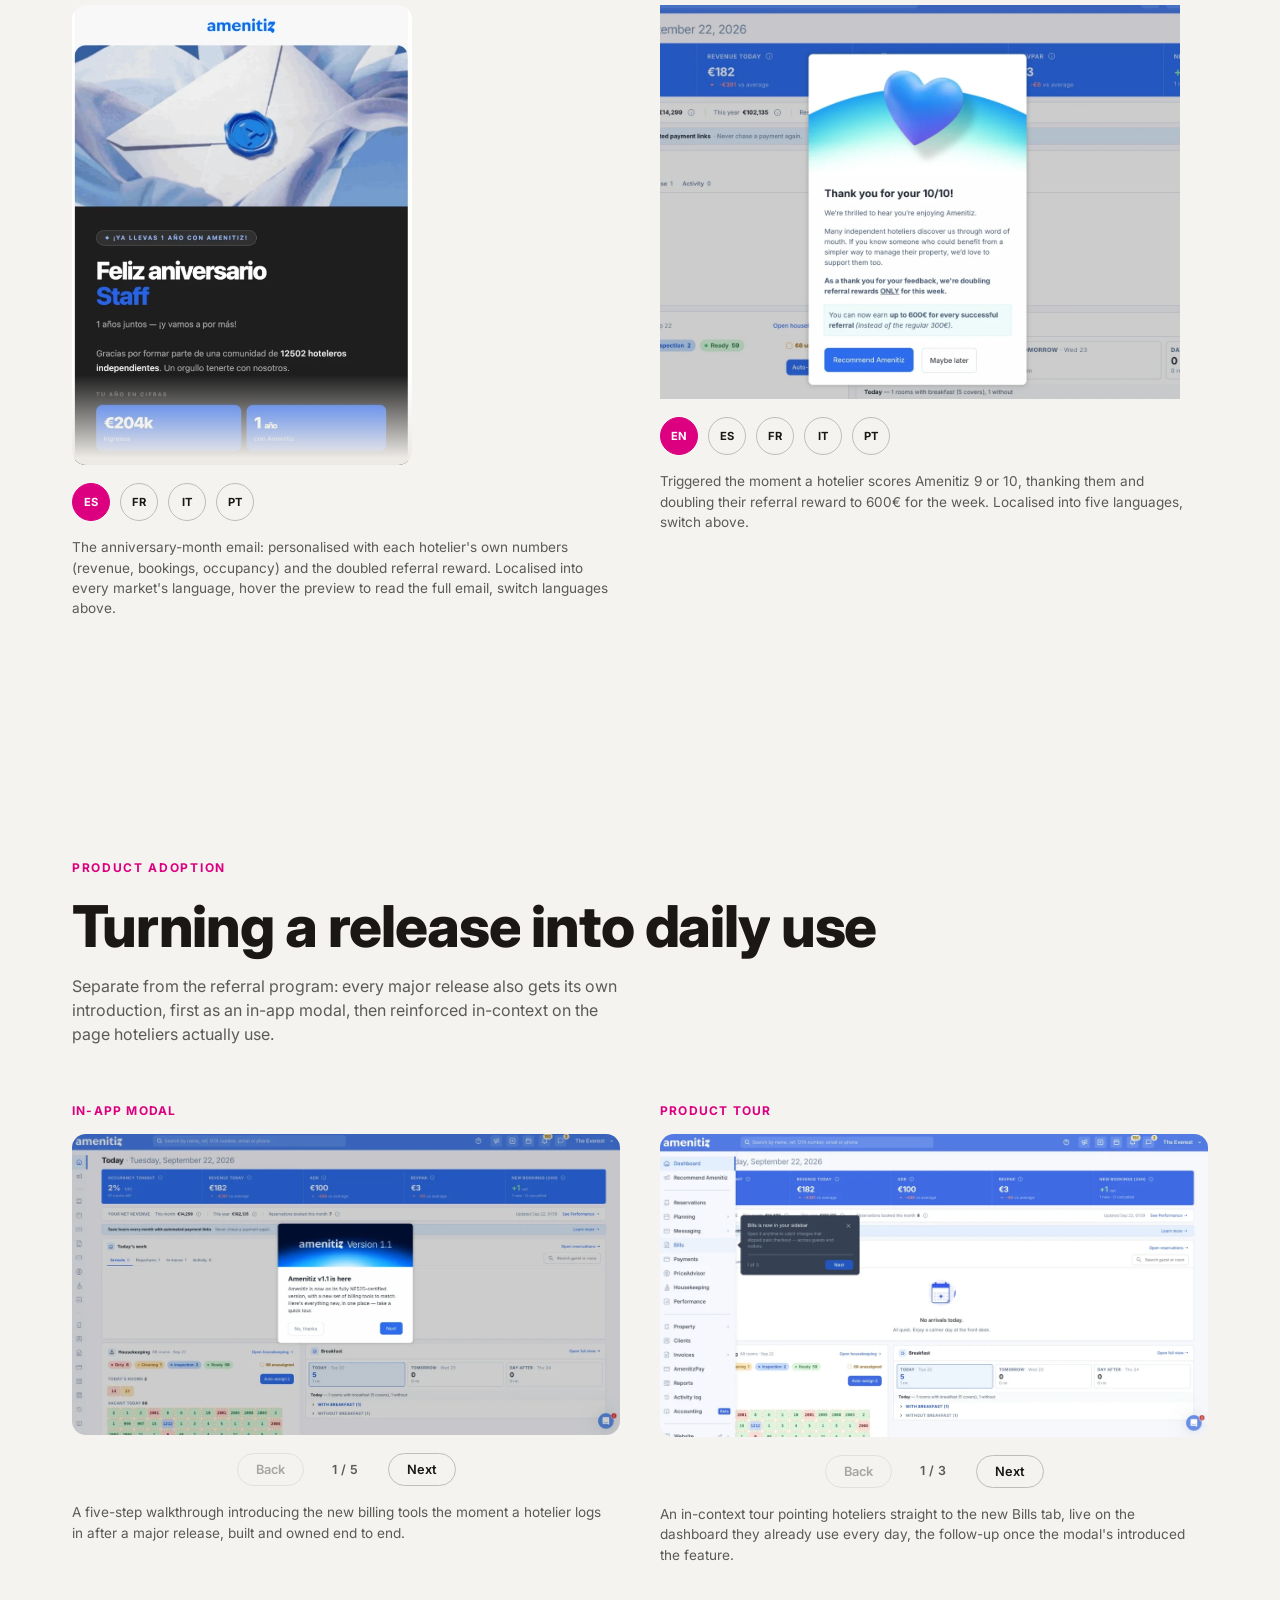
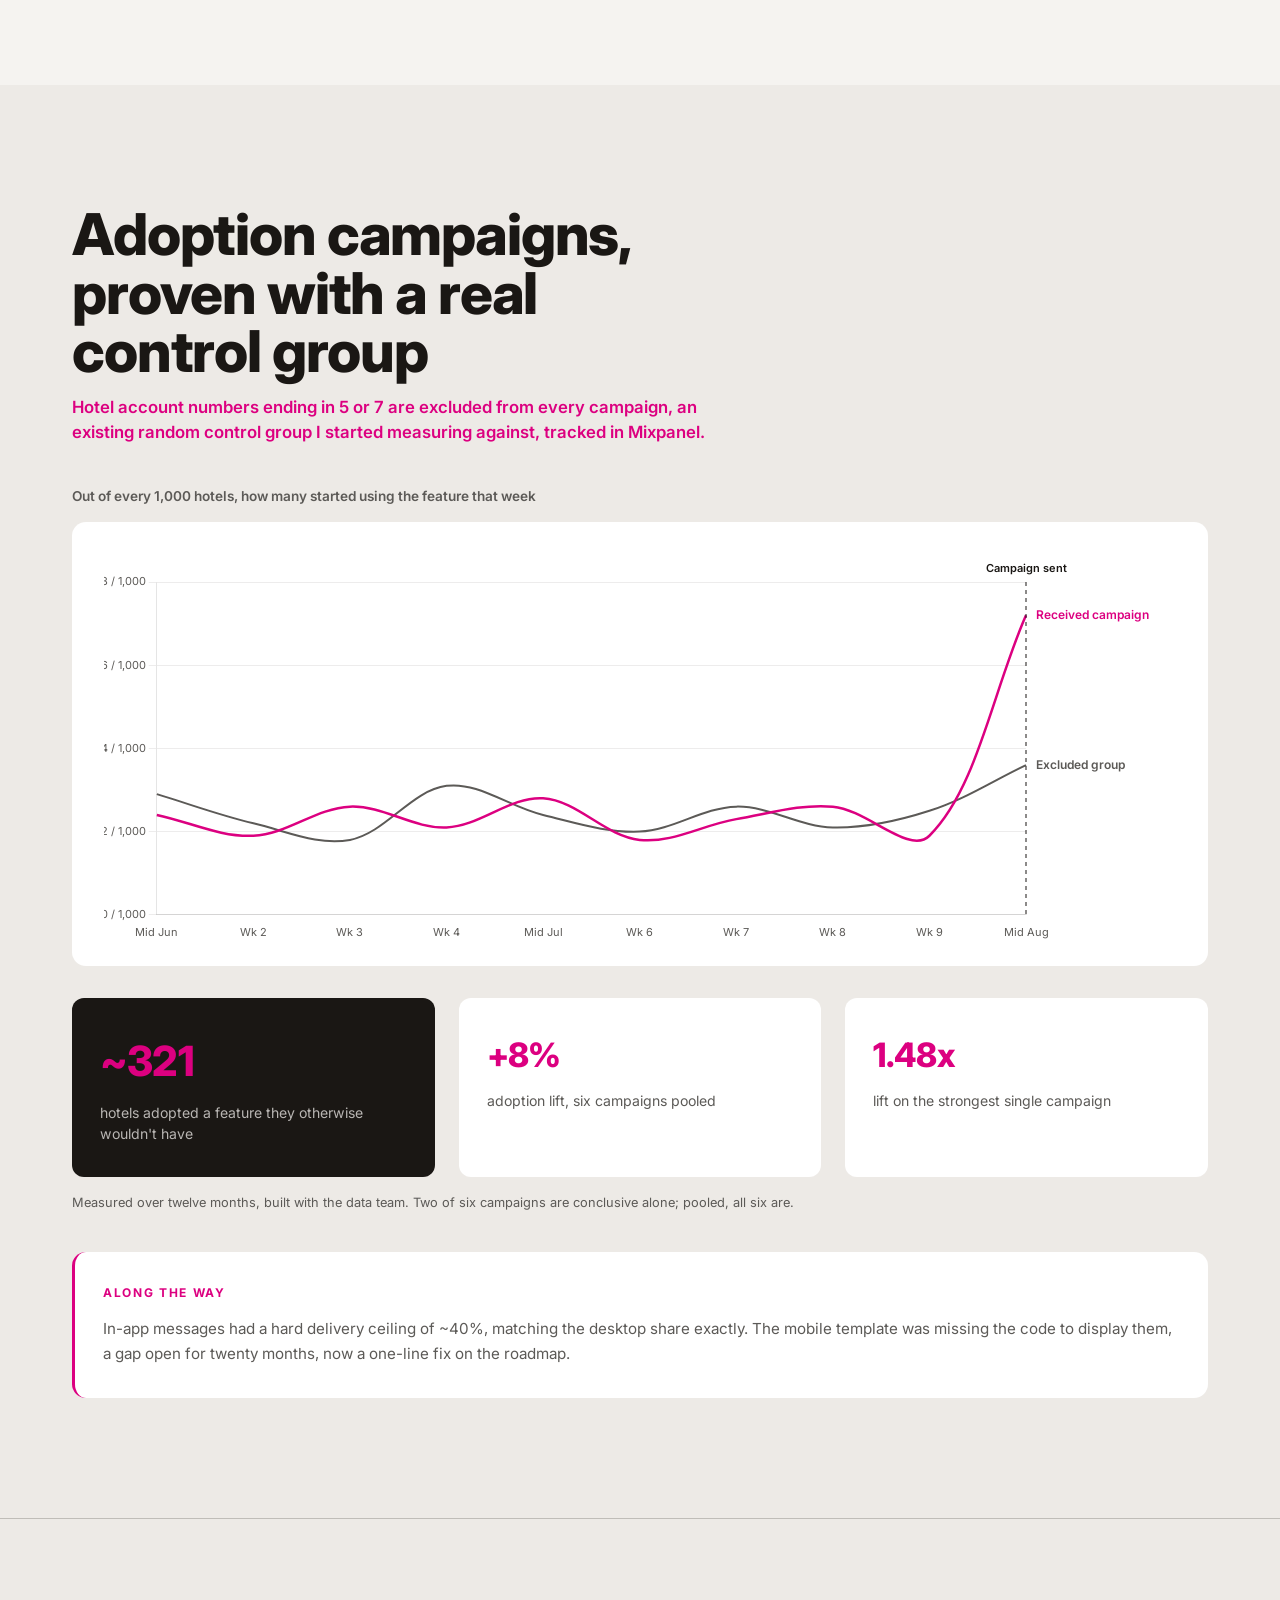
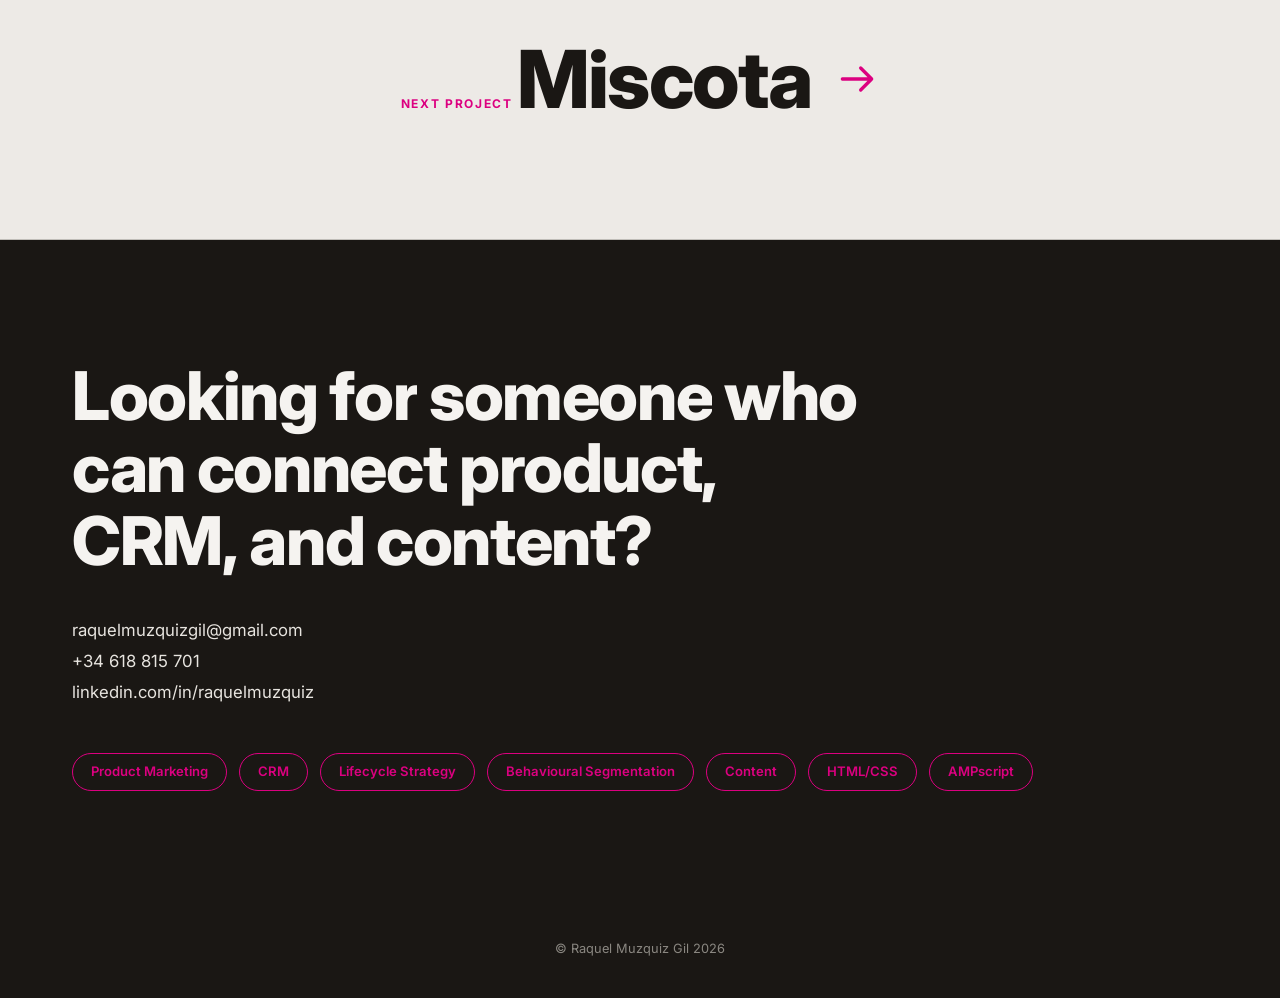
==== commit c15d79d4: "Rename adoption section headline, credit the data team Headline changed to "Adoption campaigns, prov" ====
--- a/work-amenitiz.html
+++ b/work-amenitiz.html
@@ -166,7 +166,7 @@
 <section class="bg-light" id="adoption">
   <div class="wrap">
     <div class="adoption-head">
-      <h2 class="section-title" data-split>The control group I didn't have to build</h2>
+      <h2 class="section-title" data-split>Adoption campaigns, proven with a real control group</h2>
       <p class="adoption-sub">Hotel account numbers ending in 5 or 7 are excluded from every campaign, an existing random control group I started measuring against, tracked in Mixpanel.</p>
     </div>
 
@@ -191,7 +191,7 @@
         <span class="stat-label">lift on the strongest single campaign</span>
       </div>
     </div>
-    <p class="adoption-footnote fade-in d2">Measured over twelve months. Two of six campaigns are conclusive alone; pooled, all six are.</p>
+    <p class="adoption-footnote fade-in d2">Measured over twelve months, built with the data team. Two of six campaigns are conclusive alone; pooled, all six are.</p>
 
     <div class="finding-block fade-in d3">
       <span class="label">Along the way</span>
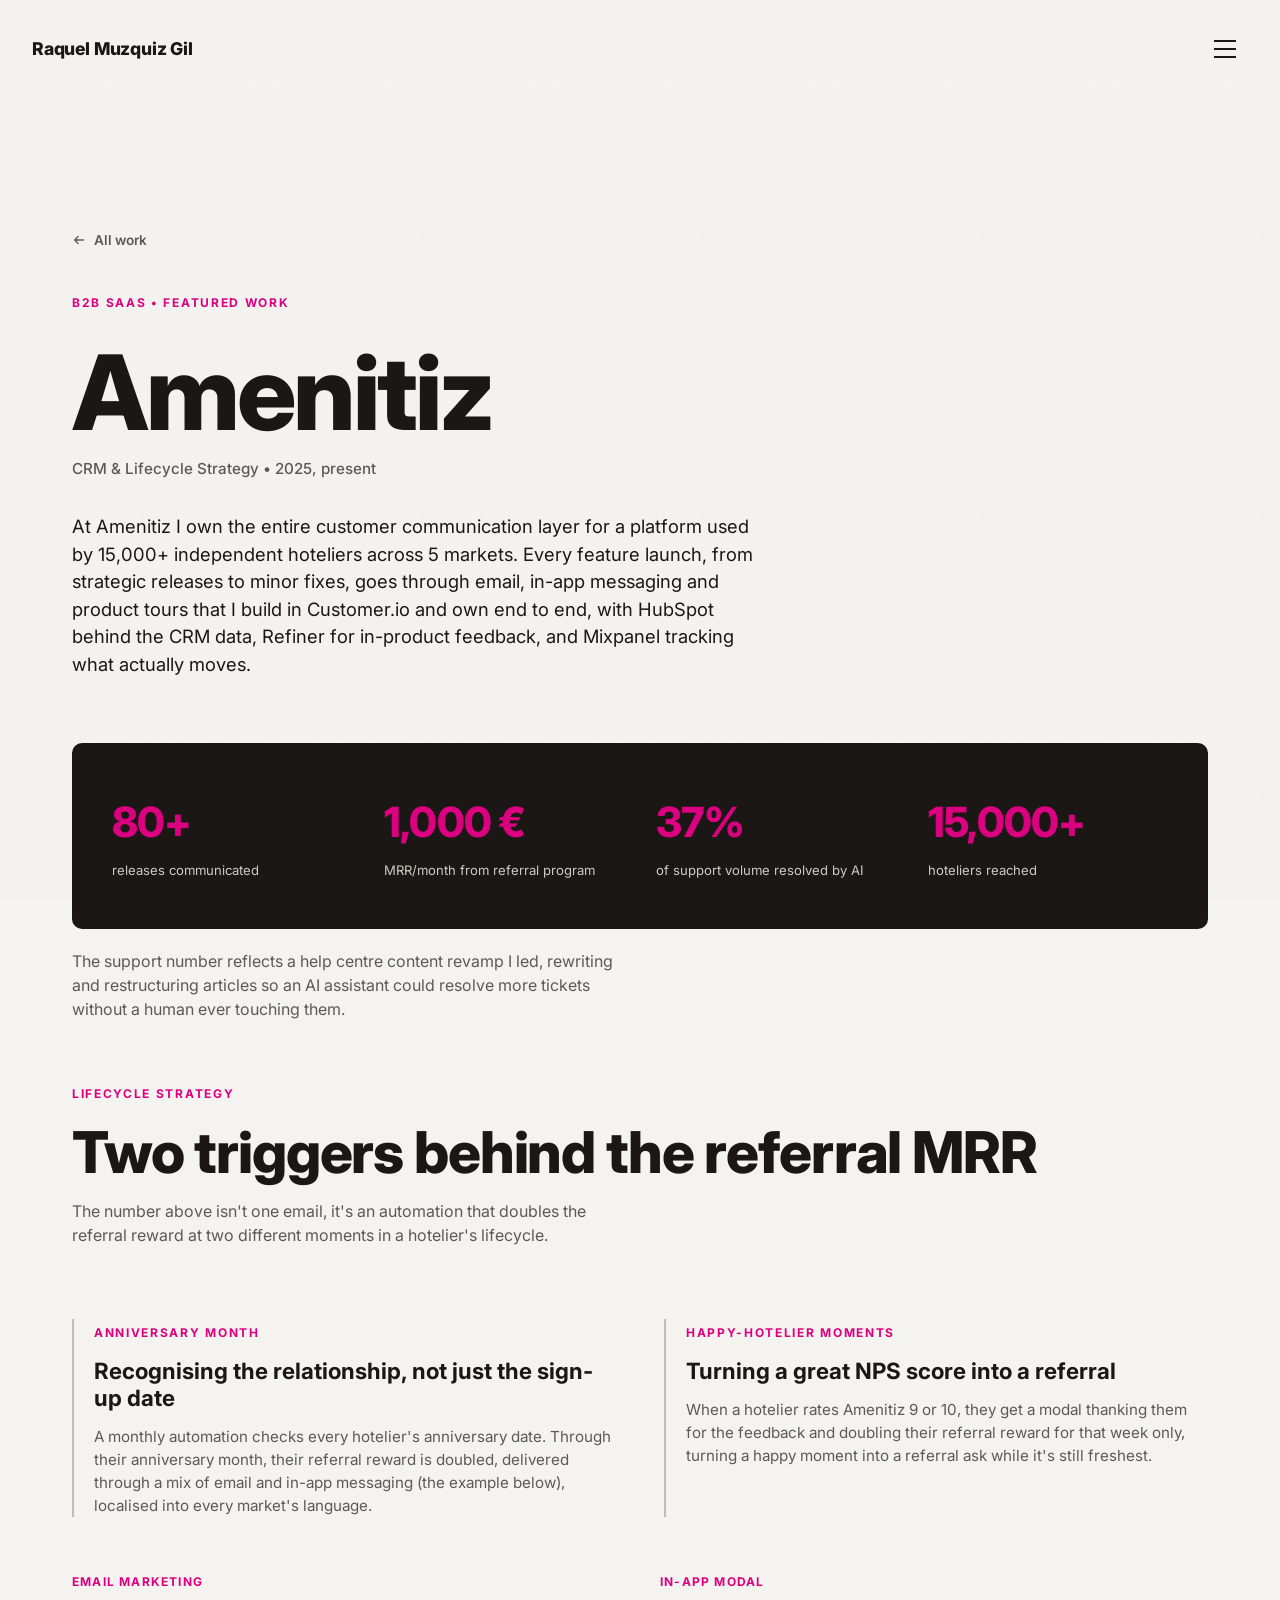
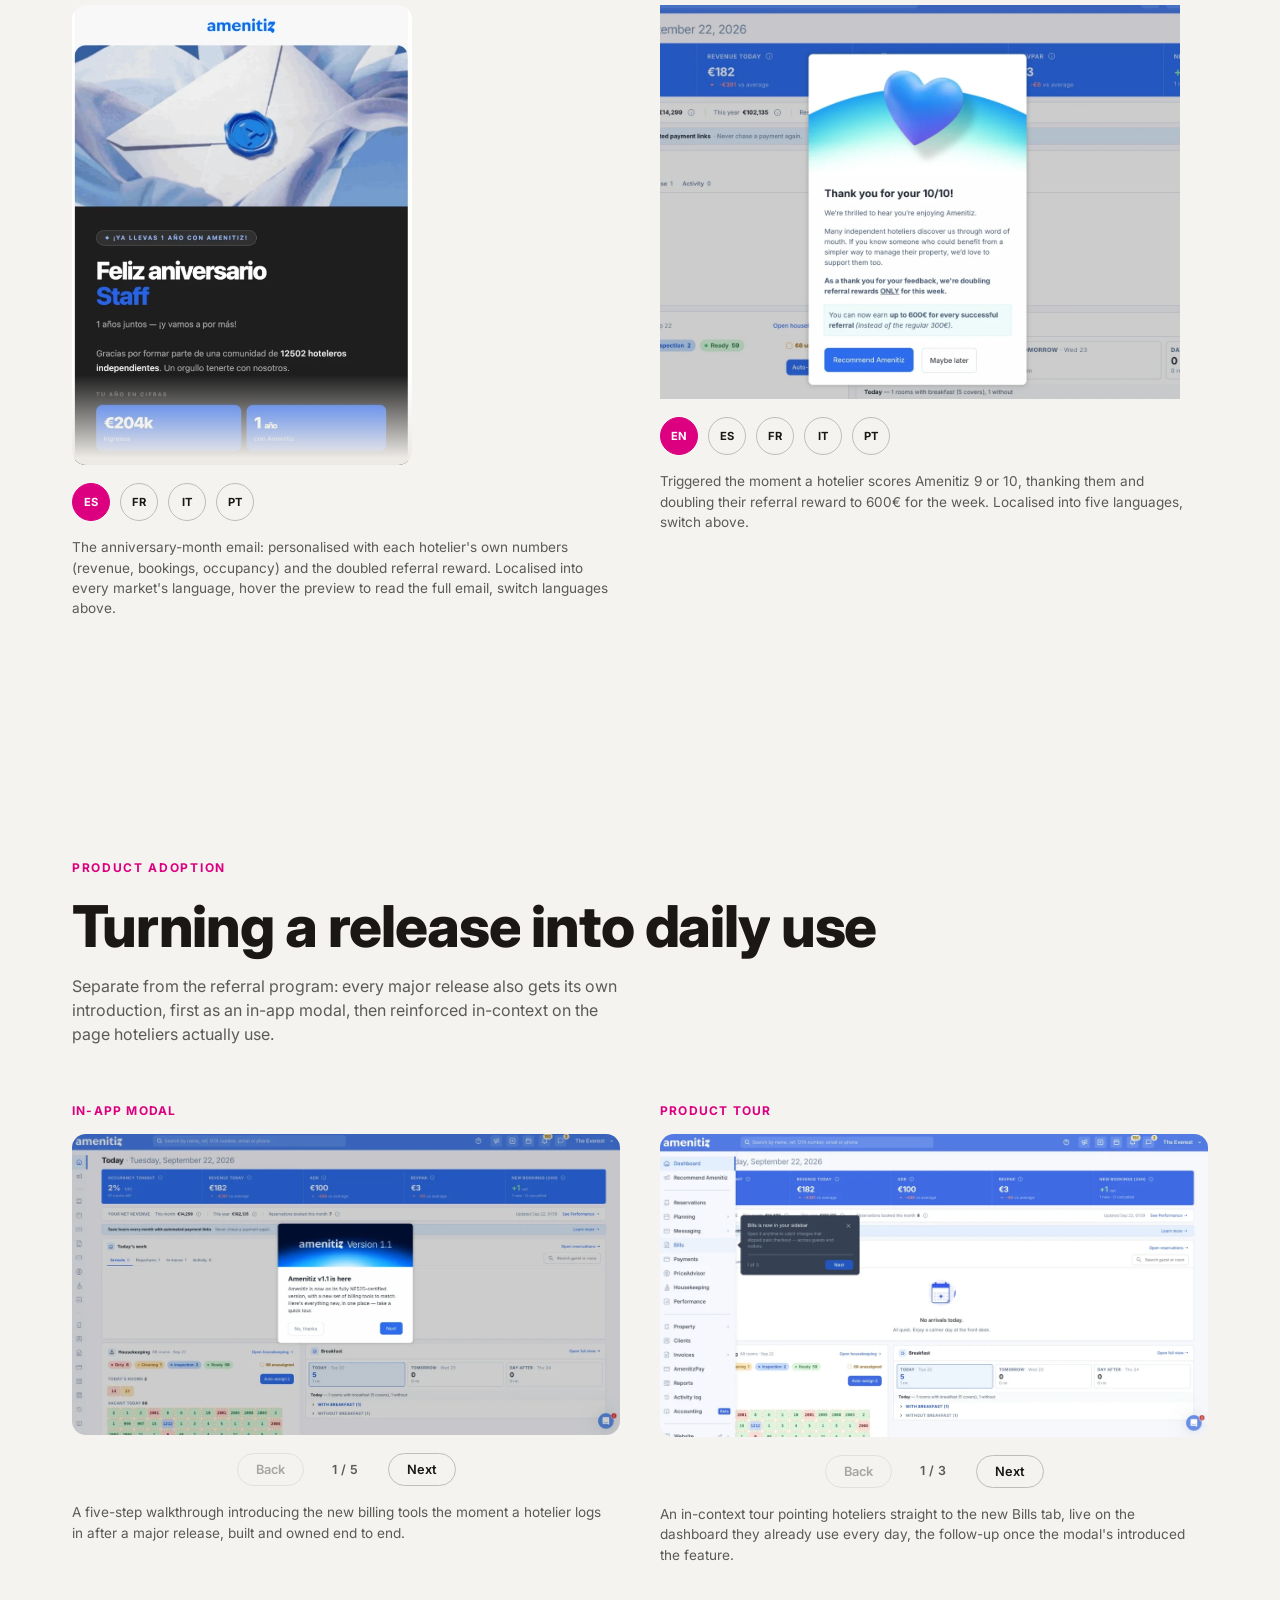
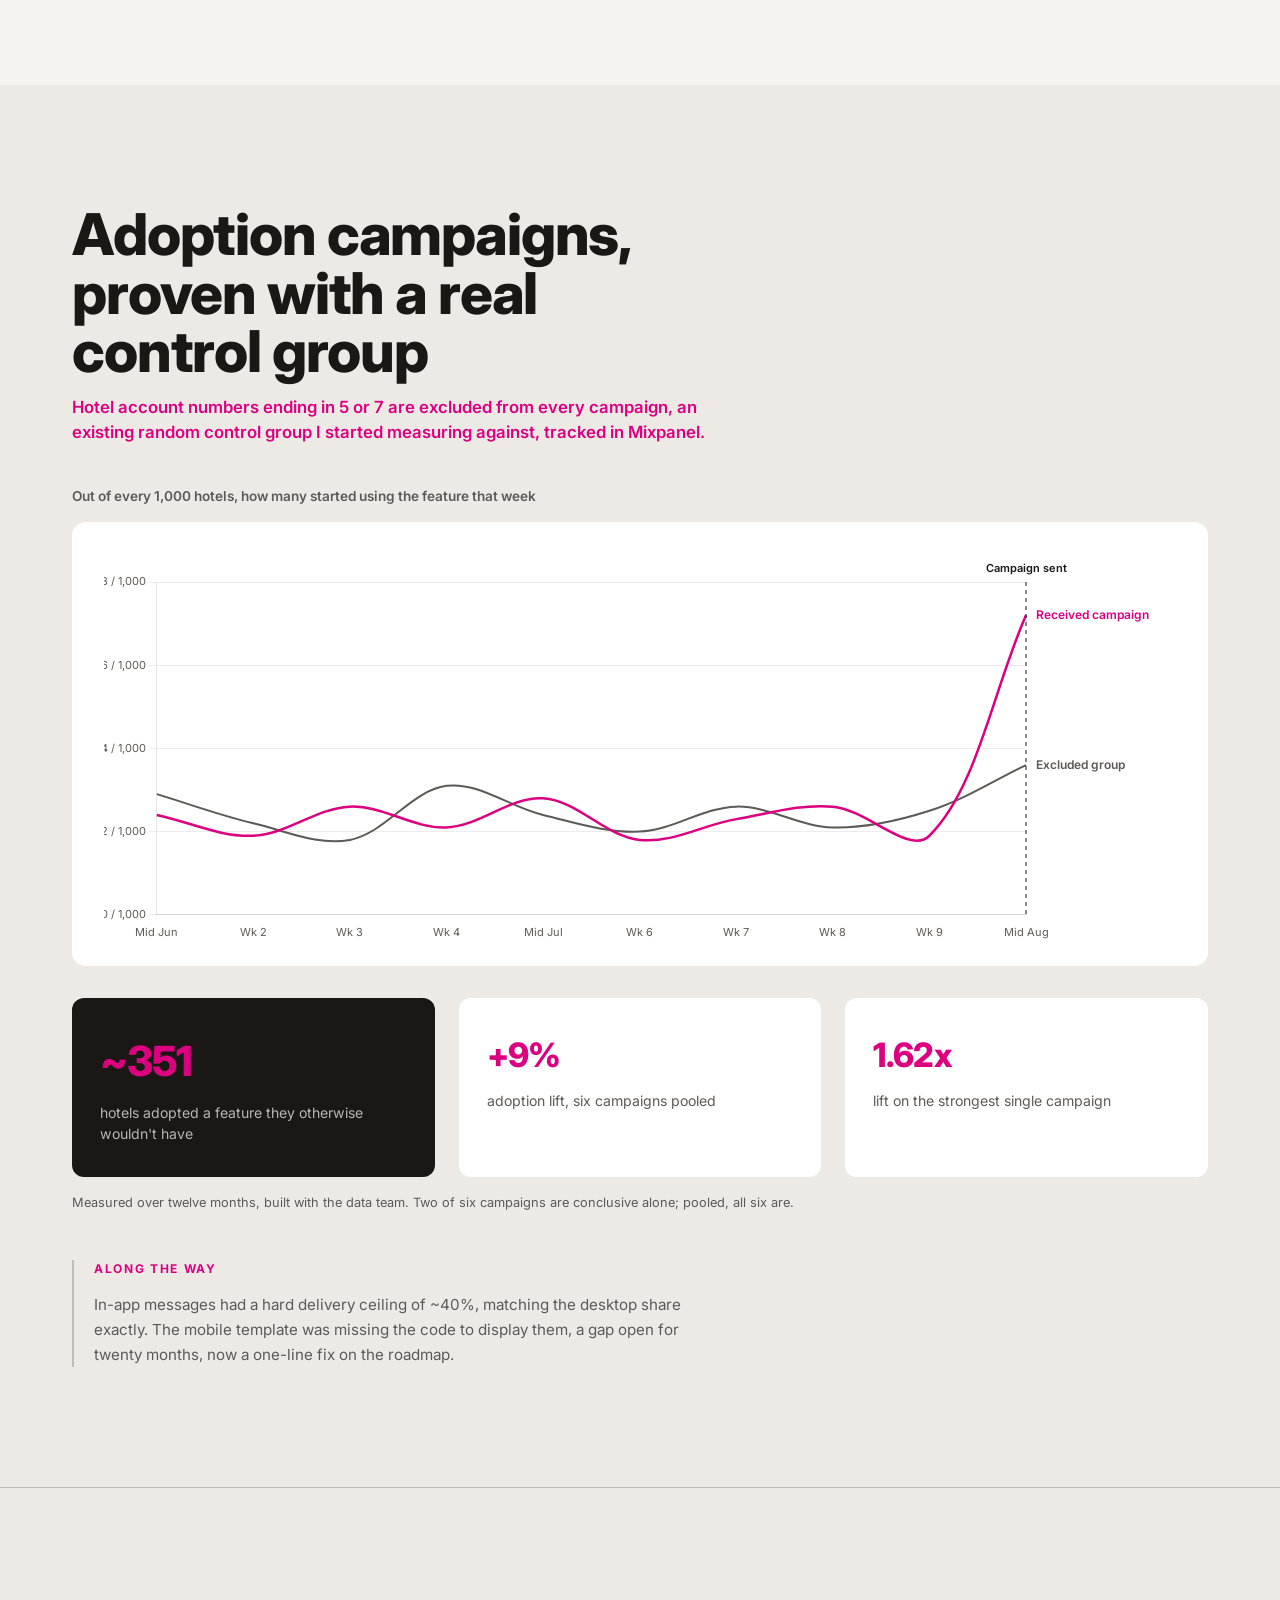
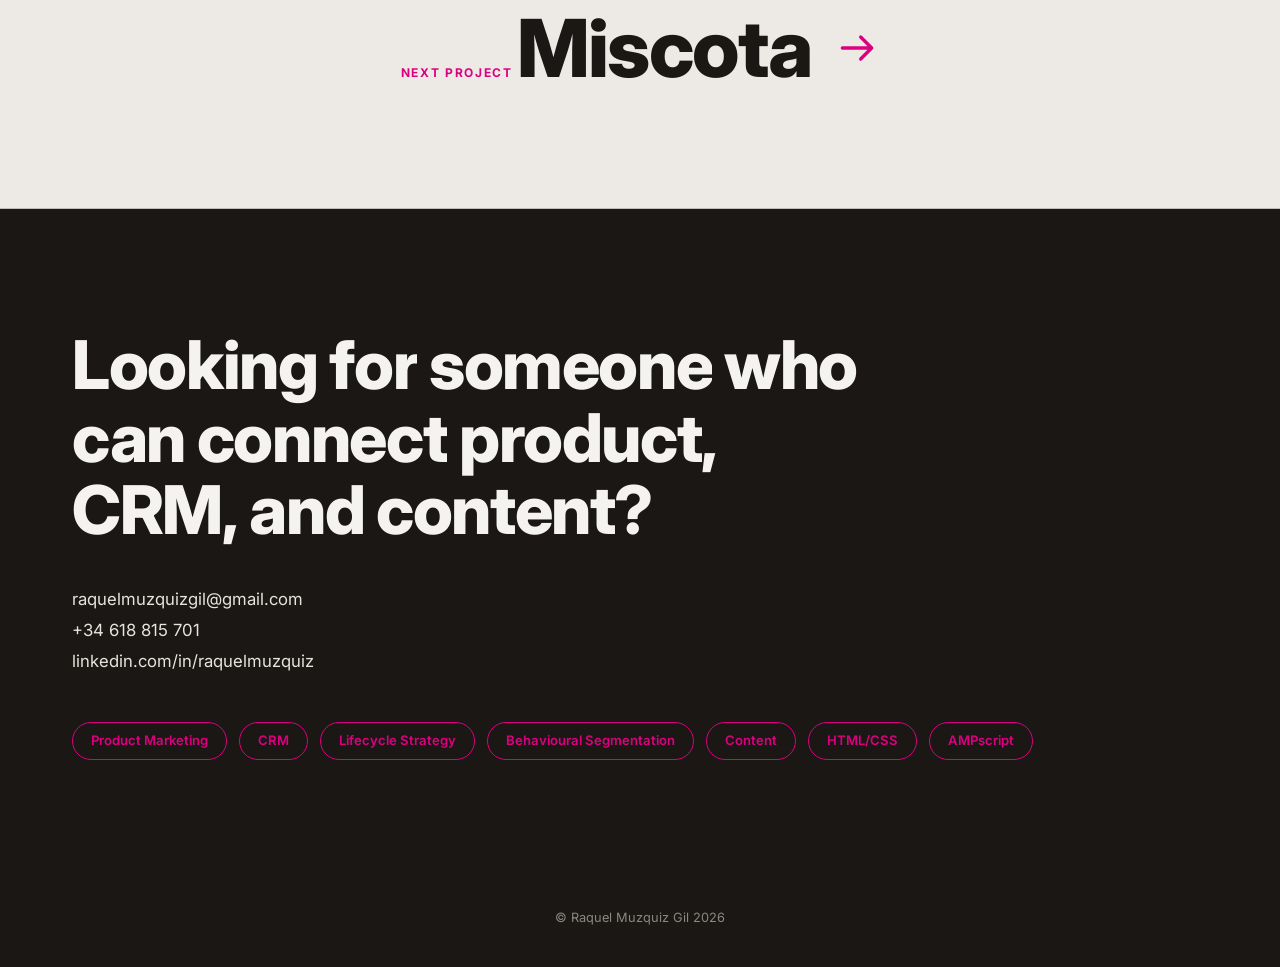
==== commit 856fd552: "Redesign the finding callout, fix mobile chart clipping The "Along the way" block was the only eleme" ====
--- a/work-amenitiz.html
+++ b/work-amenitiz.html
@@ -9,7 +9,7 @@
 <link rel="preconnect" href="https://fonts.googleapis.com">
 <link rel="preconnect" href="https://fonts.gstatic.com" crossorigin>
 <link href="https://fonts.googleapis.com/css2?family=Inter:ital,wght@0,100..900;1,100..900&display=swap" rel="stylesheet">
-<link rel="stylesheet" href="assets/css/style.css?v=34">
+<link rel="stylesheet" href="assets/css/style.css?v=35">
 <script src="assets/js/vendor/chart.umd.js?v=32"></script>
 </head>
 <body>
@@ -240,6 +240,7 @@
   var canvas = document.getElementById('adoptionChart');
   if (!canvas || typeof Chart === 'undefined') return;
   var ctx = canvas.getContext('2d');
+  var isNarrow = window.innerWidth < 640;
 
   var verticalLinePlugin = {
     id: 'verticalSendLine',
@@ -258,10 +259,12 @@
       c.lineWidth = 1;
       c.stroke();
       c.setLineDash([]);
-      c.fillStyle = '#1A1714';
-      c.font = '600 11px Inter, sans-serif';
-      c.textAlign = 'center';
-      c.fillText('Campaign sent', x, yScale.top - 10);
+      if (!isNarrow) {
+        c.fillStyle = '#1A1714';
+        c.font = '600 11px Inter, sans-serif';
+        c.textAlign = 'center';
+        c.fillText('Campaign sent', x, yScale.top - 10);
+      }
       c.restore();
     }
   };
@@ -269,6 +272,7 @@
   var inlineLabelsPlugin = {
     id: 'inlineLabels',
     afterDatasetsDraw: function (chart) {
+      if (isNarrow) return;
       chart.data.datasets.forEach(function (dataset, i) {
         var meta = chart.getDatasetMeta(i);
         var last = meta.data[meta.data.length - 1];
@@ -315,9 +319,20 @@
     options: {
       responsive: true,
       maintainAspectRatio: false,
-      layout: { padding: { right: 150, top: 20 } },
+      layout: { padding: { right: isNarrow ? 8 : 150, top: 20 } },
       plugins: {
-        legend: { display: false },
+        legend: {
+          display: isNarrow,
+          position: 'top',
+          align: 'start',
+          labels: {
+            boxWidth: 12,
+            boxHeight: 12,
+            padding: 16,
+            font: { family: 'Inter', size: 12, weight: '600' },
+            color: '#1A1714'
+          }
+        },
         tooltip: {
           backgroundColor: '#1A1714',
           titleFont: { family: 'Inter' },
--- a/assets/css/style.css
+++ b/assets/css/style.css
@@ -805,11 +805,10 @@
   opacity:0.75;
 }
 .finding-block{
-  margin-top:40px;
-  background:#FFFFFF;
-  border-radius:14px;
-  padding:32px 28px;
-  border-left:3px solid var(--accent);
+  margin-top:48px;
+  max-width:640px;
+  padding-left:20px;
+  border-left:2px solid var(--border);
 }
 .finding-block .label{display:block;margin-bottom:14px;}
 .finding-block p{color:var(--text-secondary);font-size:0.95rem;line-height:1.65;}
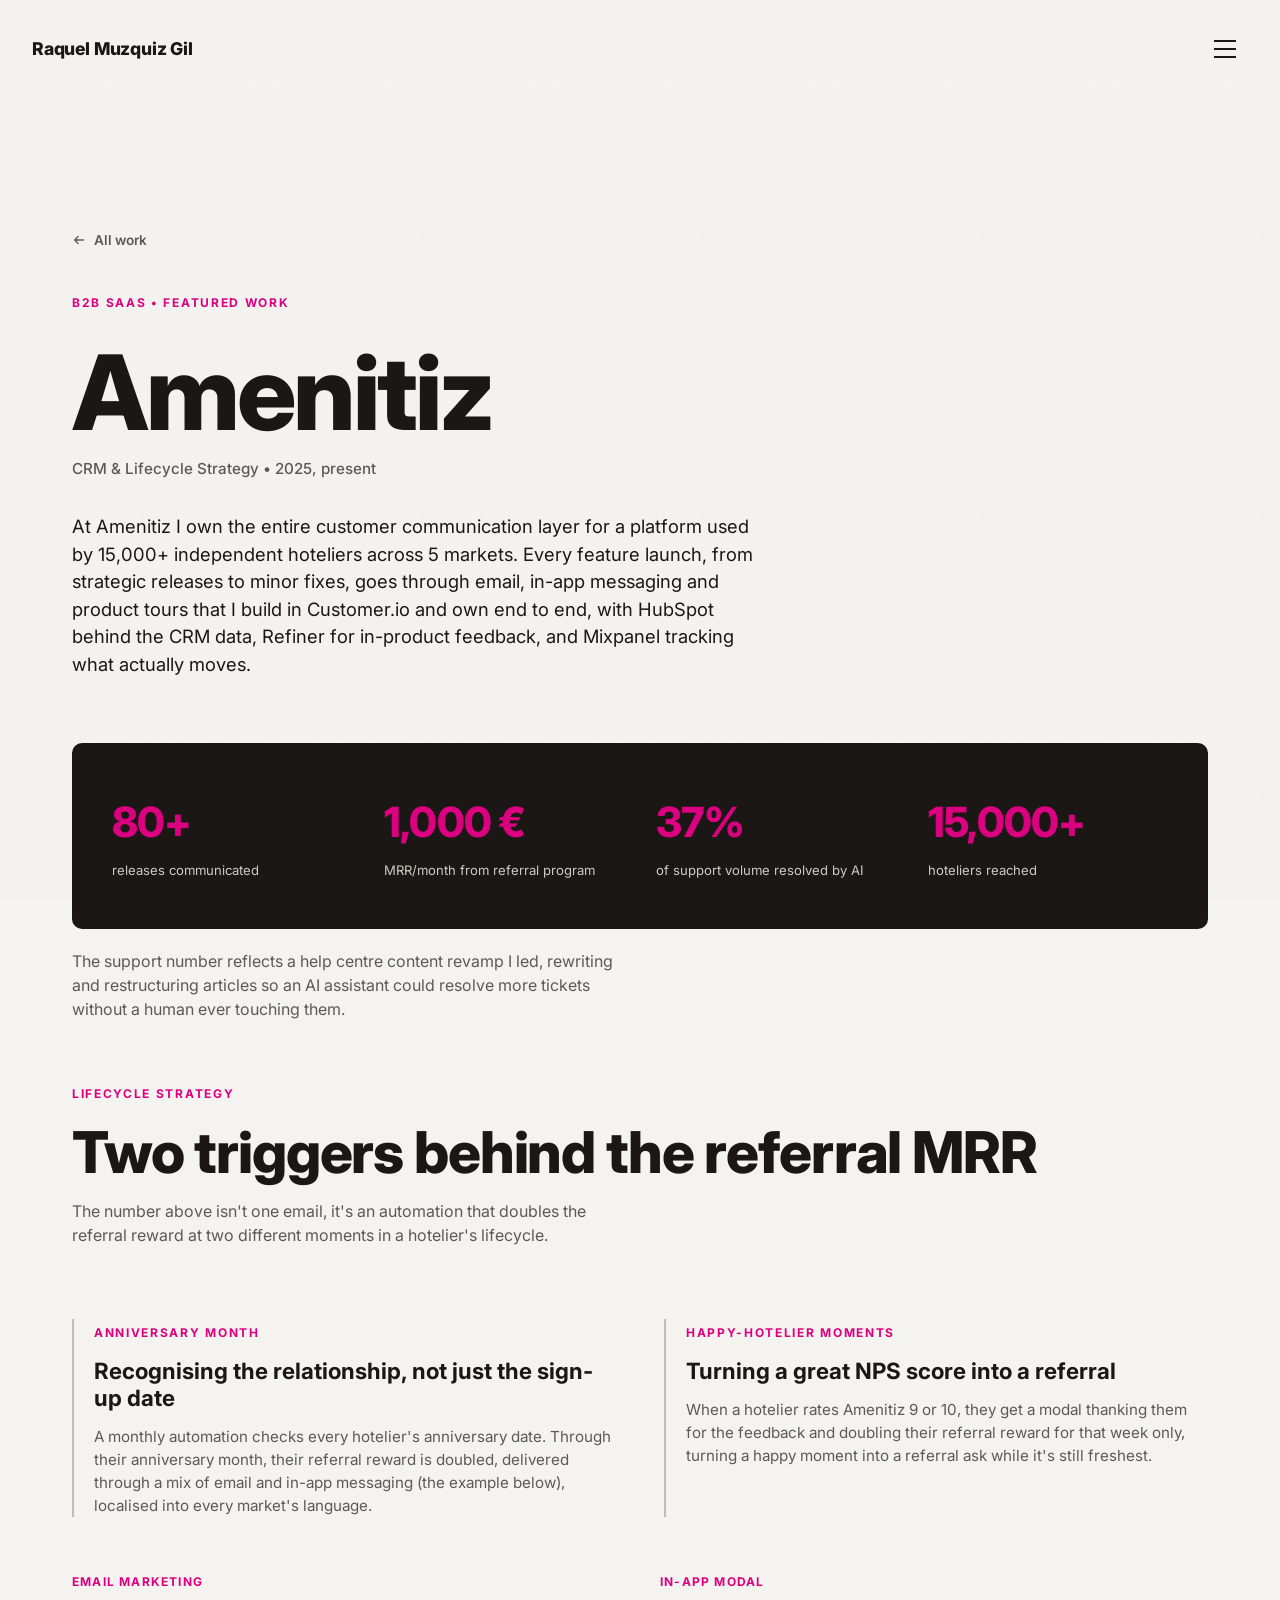
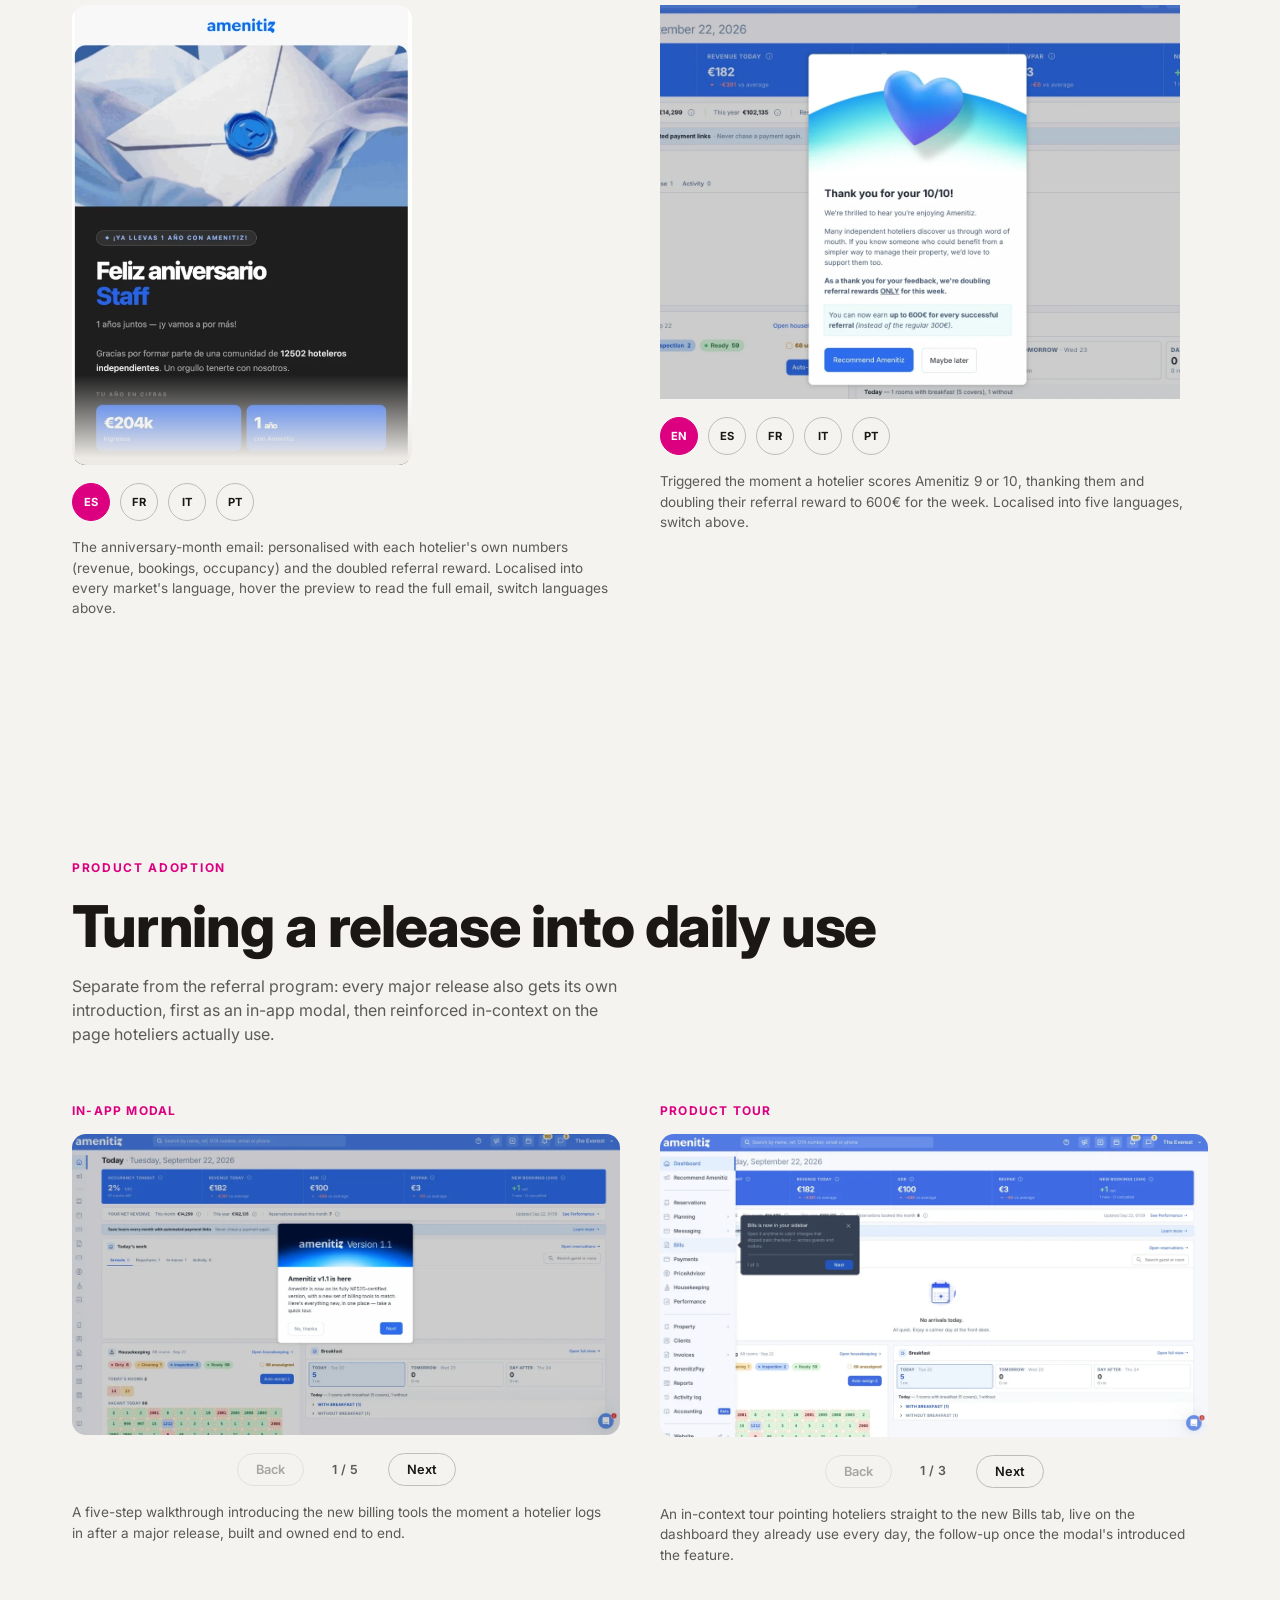
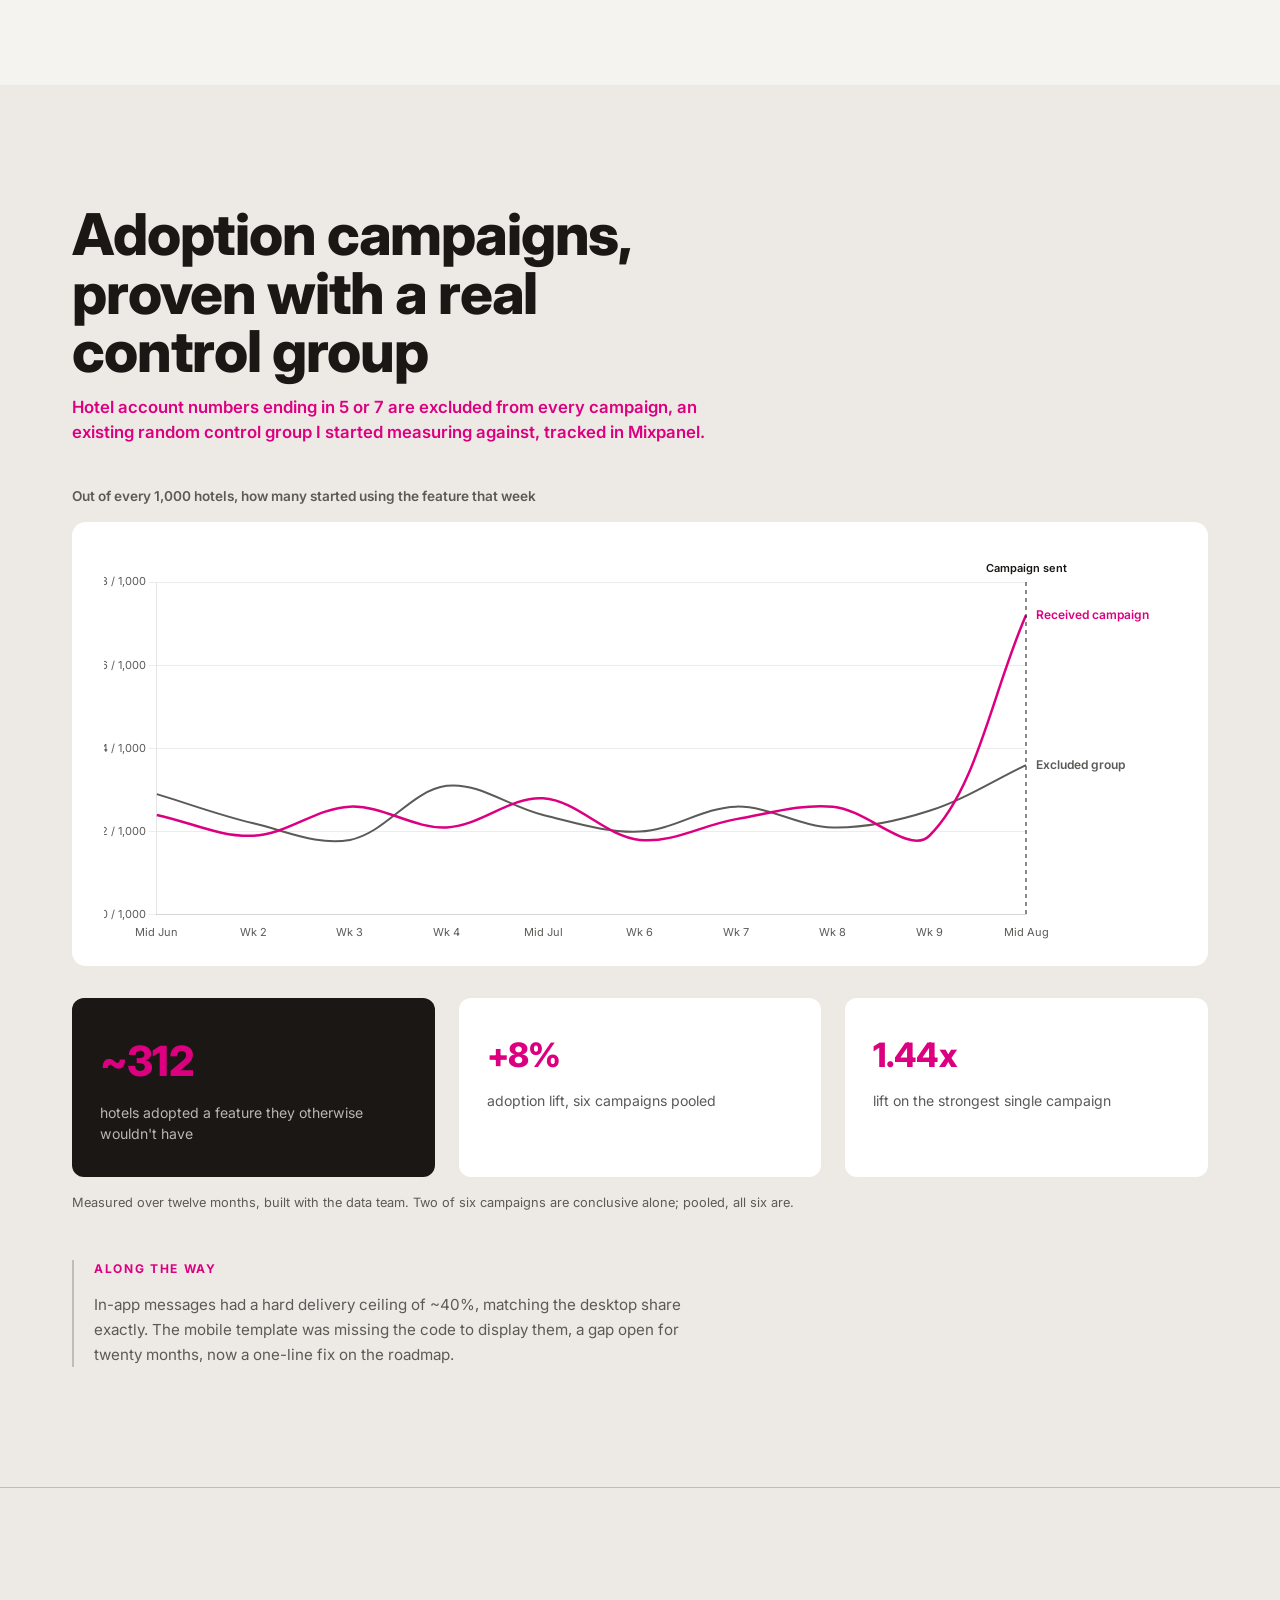
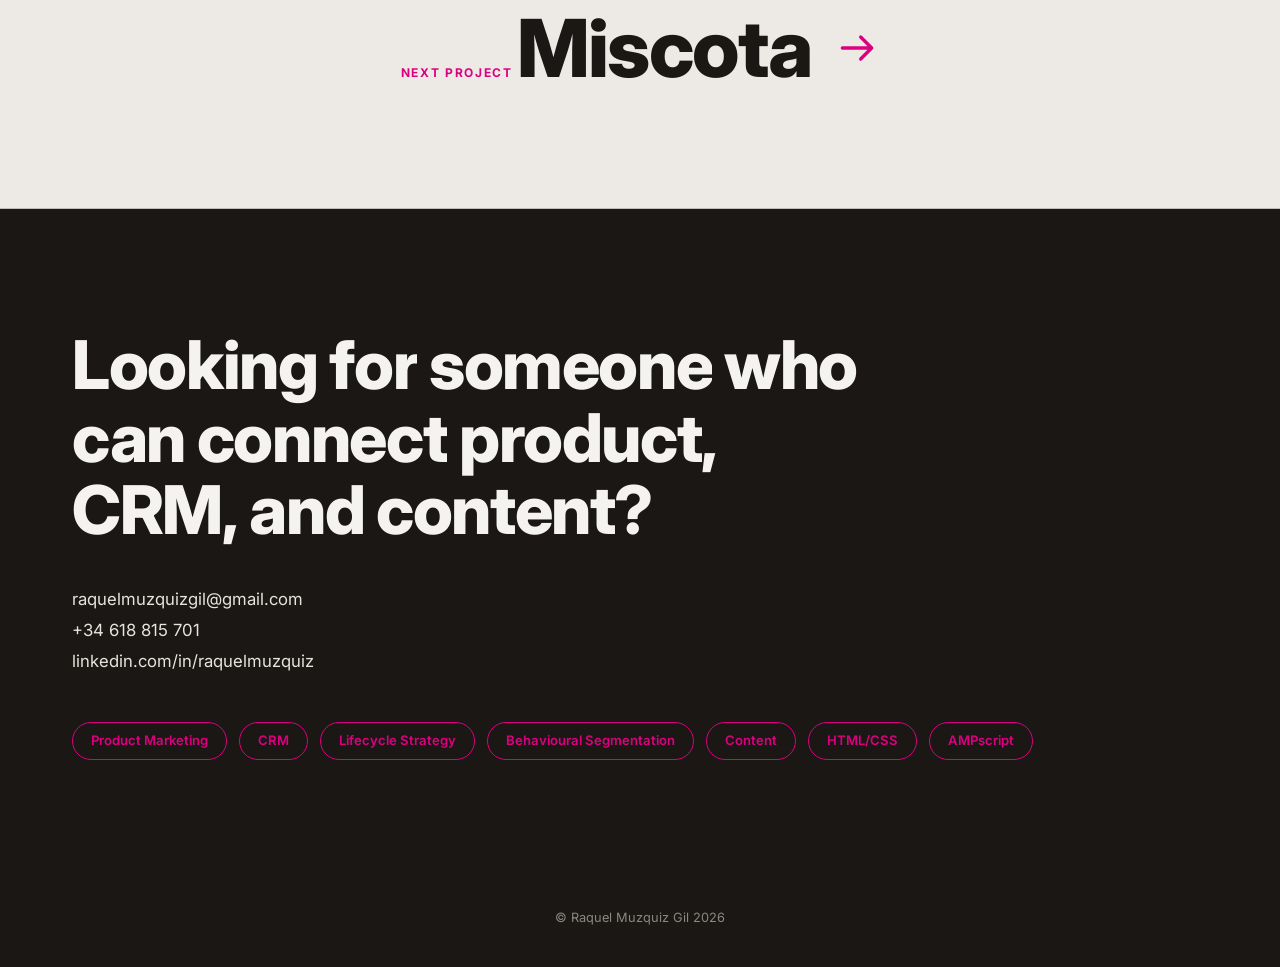
==== commit 706596f2: "Add favicon and social preview tags before sharing the link The site had no favicon and no Open Grap" ====
--- a/work-amenitiz.html
+++ b/work-amenitiz.html
@@ -5,6 +5,17 @@
 <meta name="viewport" content="width=device-width, initial-scale=1.0">
 <title>Amenitiz · Raquel Muzquiz Gil</title>
 <meta name="description" content="CRM and lifecycle strategy for Amenitiz, a B2B SaaS hospitality platform used by 15,000+ independent hoteliers.">
+
+<link rel="icon" type="image/svg+xml" href="assets/img/favicon.svg">
+<meta property="og:type" content="website">
+<meta property="og:url" content="https://raquelmuzquizgil.github.io/work-amenitiz.html">
+<meta property="og:title" content="Amenitiz · Raquel Muzquiz Gil">
+<meta property="og:description" content="CRM and lifecycle strategy for Amenitiz, a B2B SaaS hospitality platform used by 15,000+ independent hoteliers.">
+<meta property="og:image" content="https://raquelmuzquizgil.github.io/assets/img/og-card.png">
+<meta name="twitter:card" content="summary_large_image">
+<meta name="twitter:title" content="Amenitiz · Raquel Muzquiz Gil">
+<meta name="twitter:description" content="CRM and lifecycle strategy for Amenitiz, a B2B SaaS hospitality platform used by 15,000+ independent hoteliers.">
+<meta name="twitter:image" content="https://raquelmuzquizgil.github.io/assets/img/og-card.png">
 
 <link rel="preconnect" href="https://fonts.googleapis.com">
 <link rel="preconnect" href="https://fonts.gstatic.com" crossorigin>
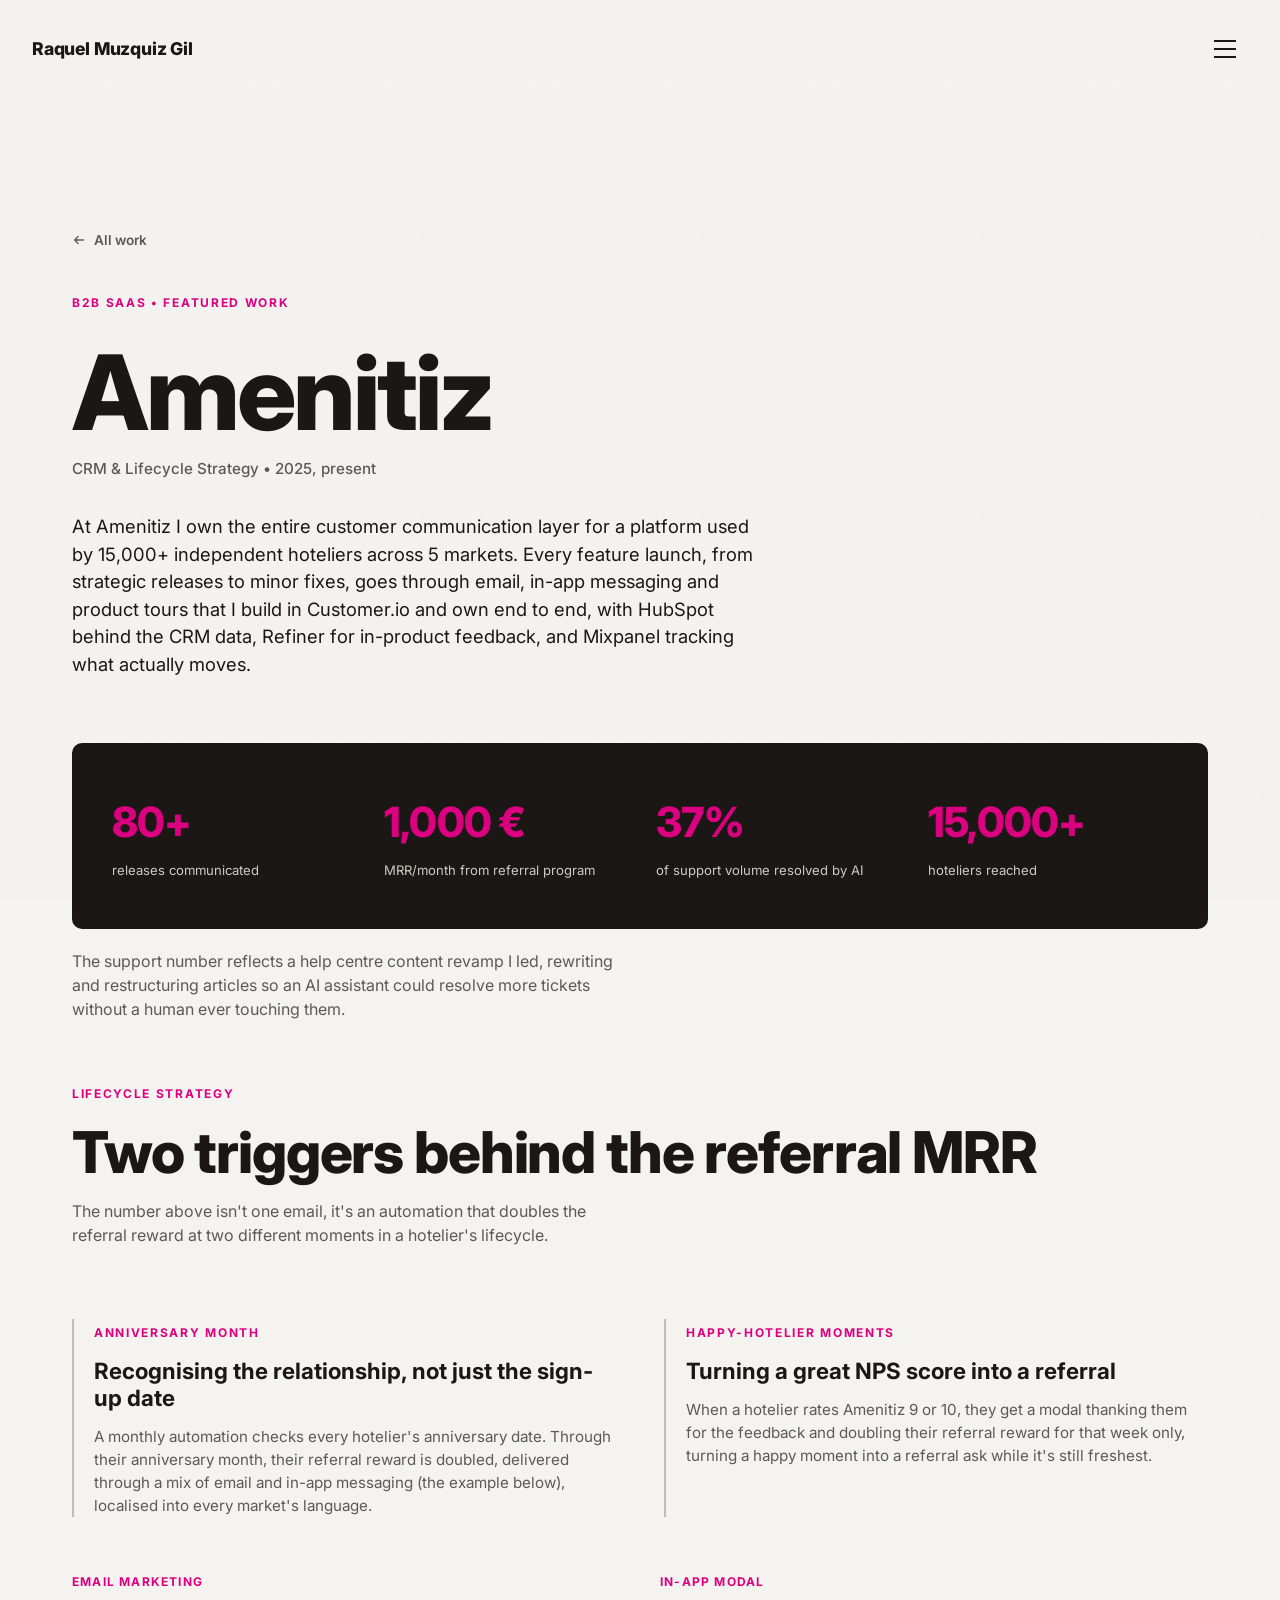
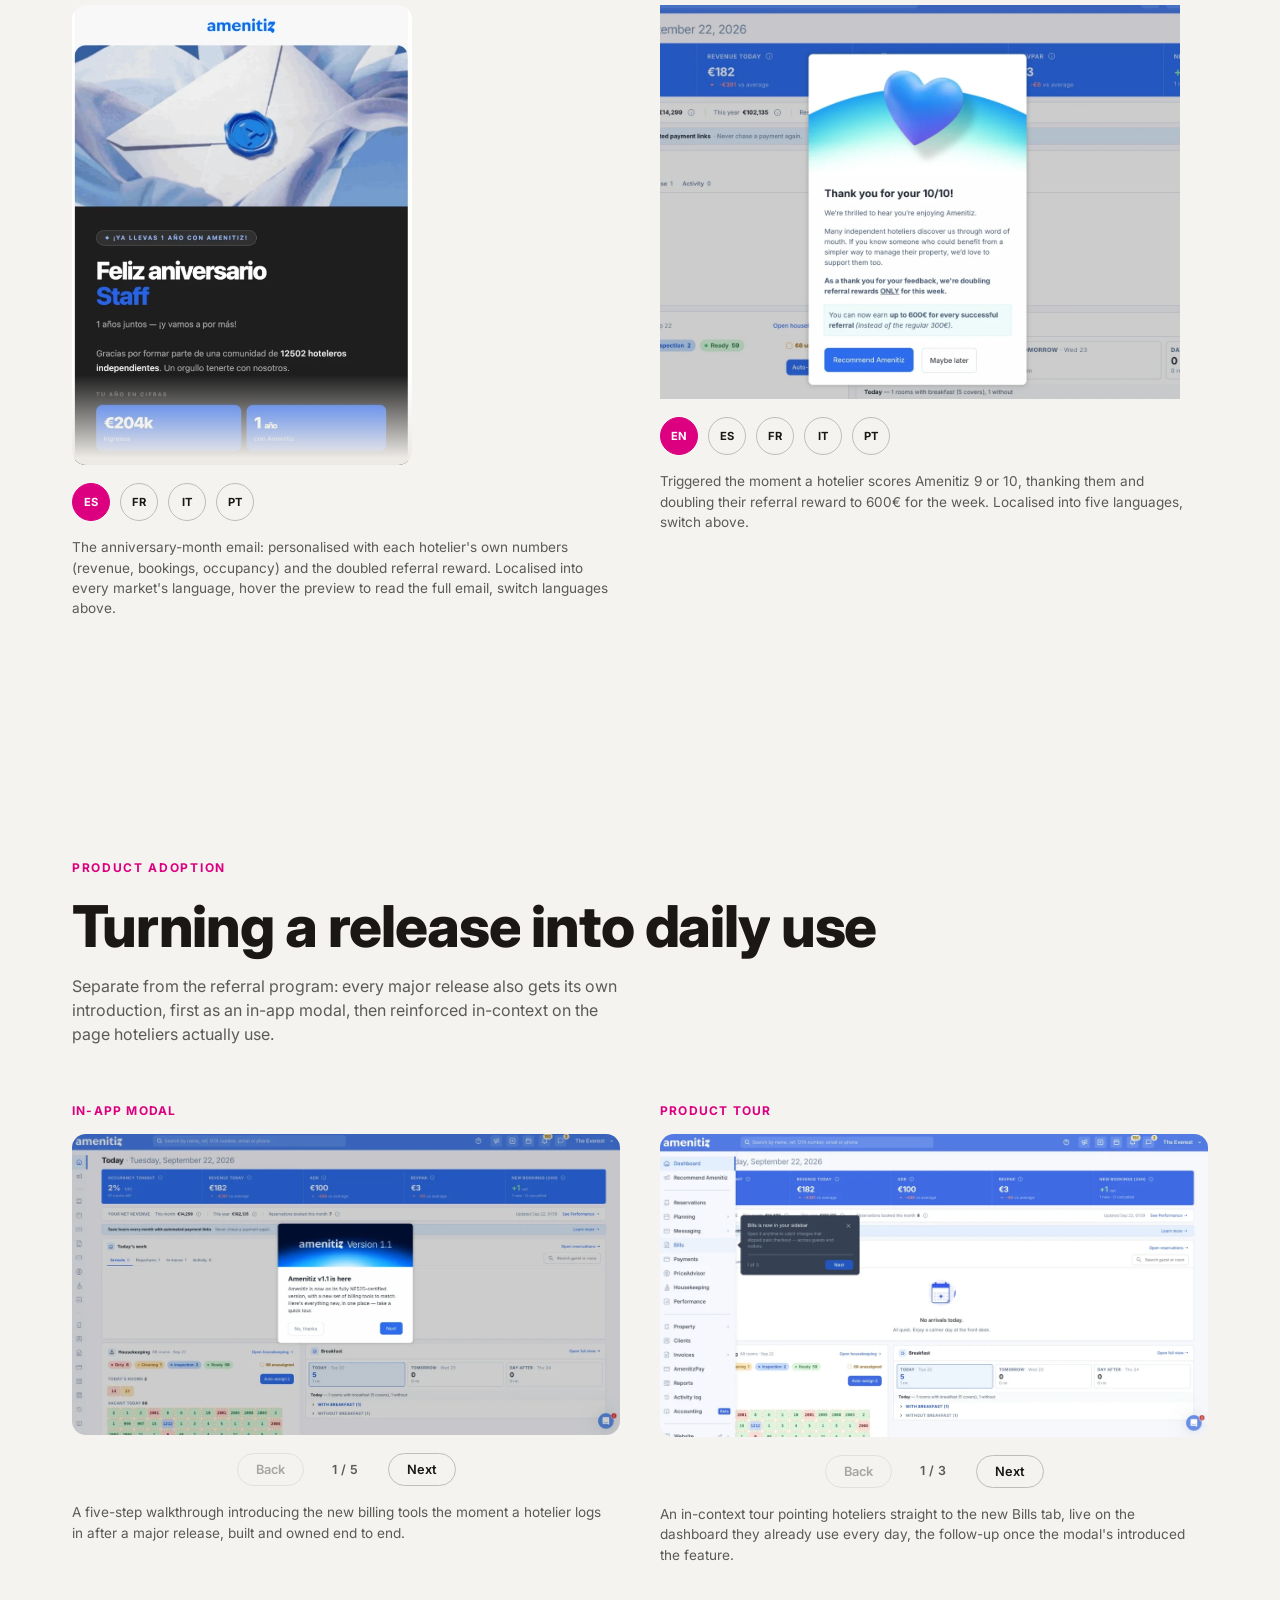
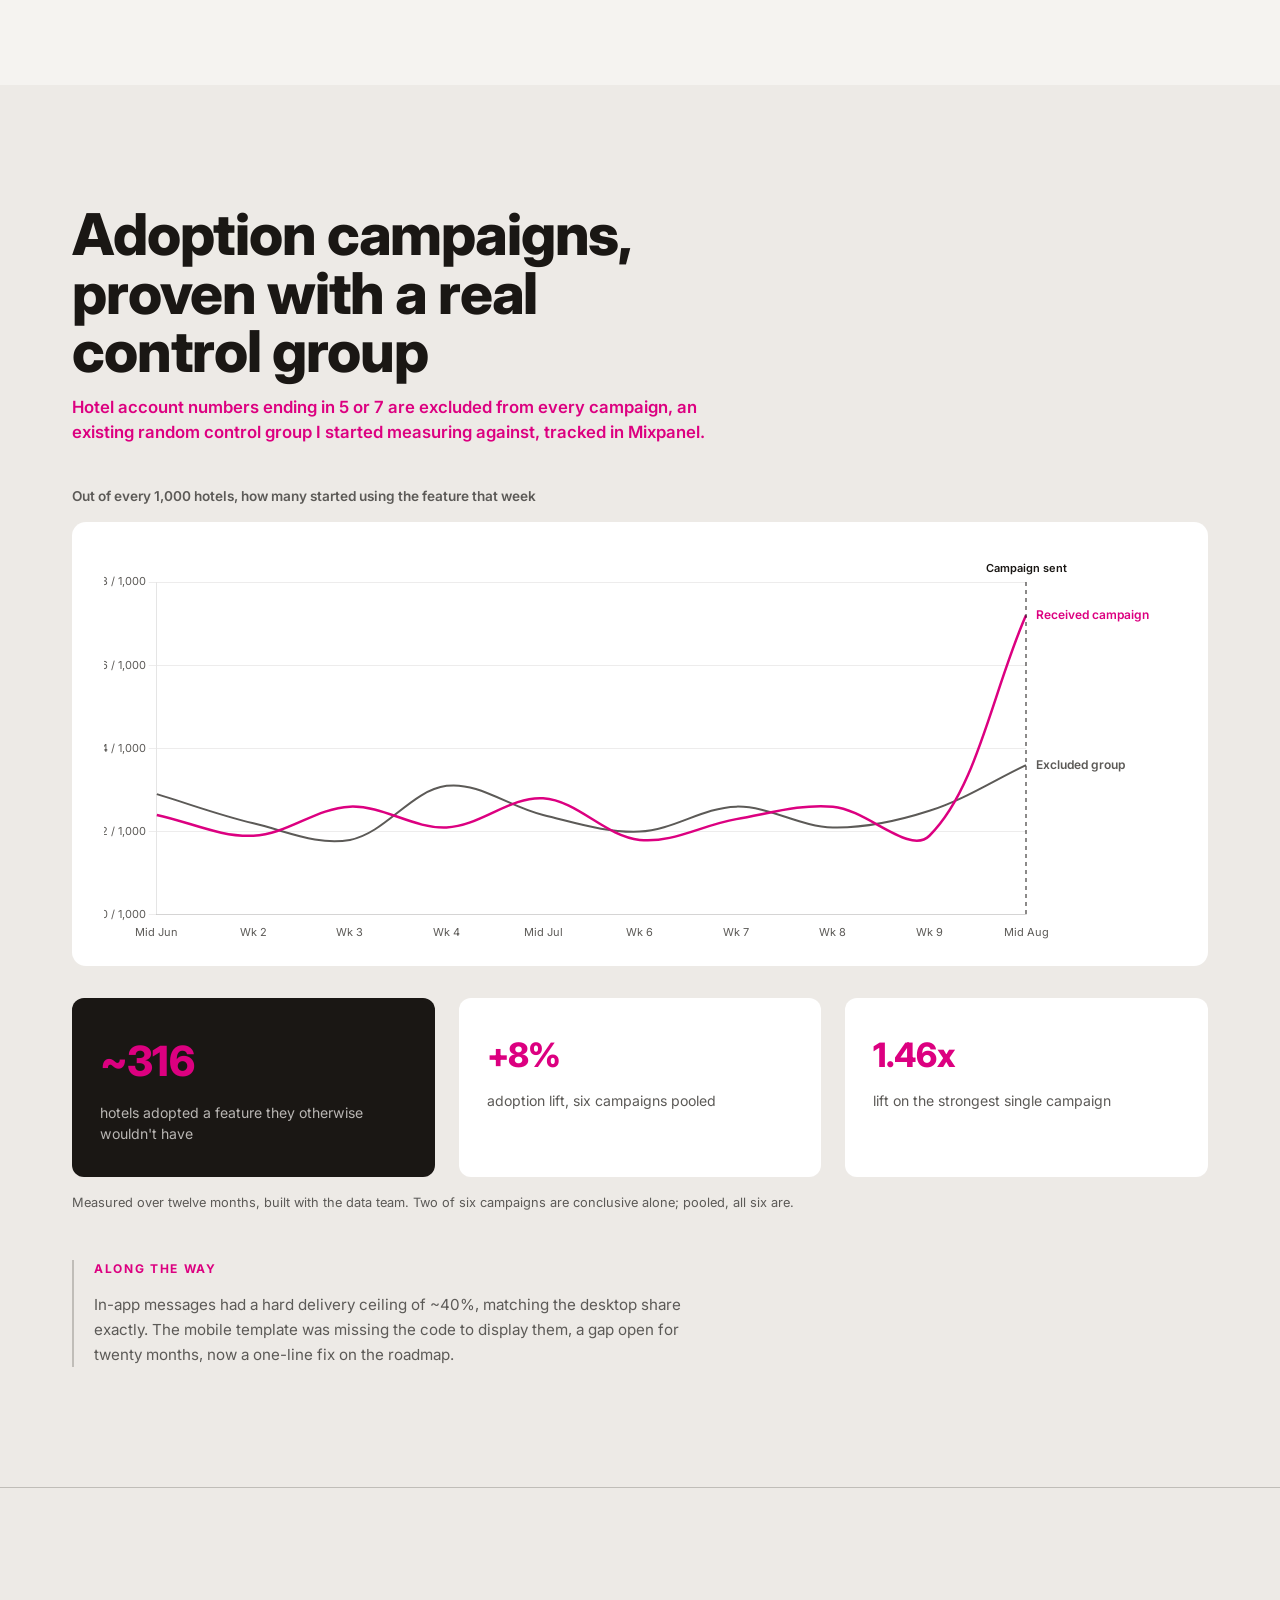
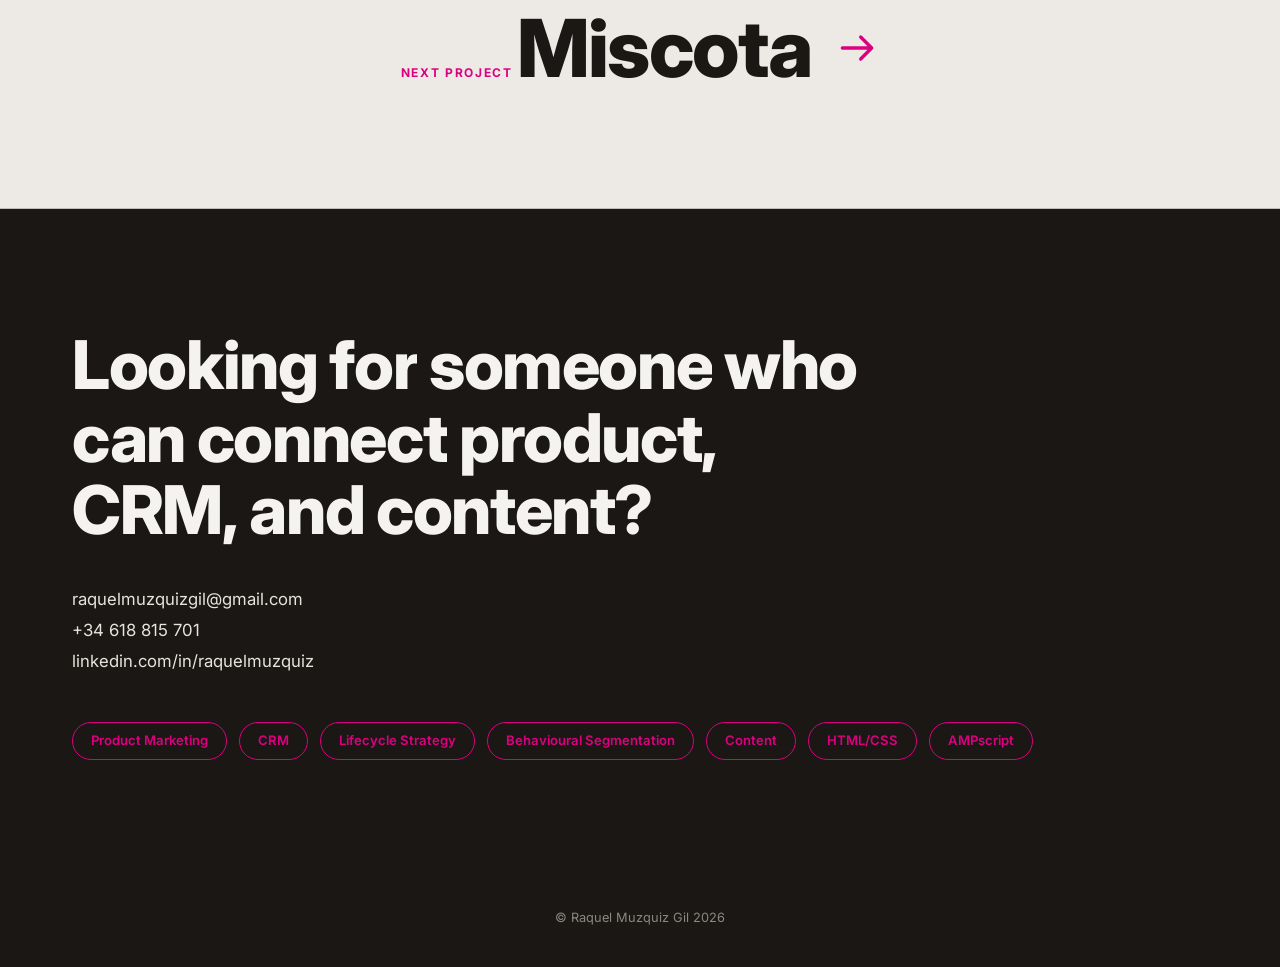
==== commit bfe248e9: "Remove the spinning "available for work" hero badge The one overtly playful/animated flourish on an " ====
--- a/work-amenitiz.html
+++ b/work-amenitiz.html
@@ -20,7 +20,7 @@
 <link rel="preconnect" href="https://fonts.googleapis.com">
 <link rel="preconnect" href="https://fonts.gstatic.com" crossorigin>
 <link href="https://fonts.googleapis.com/css2?family=Inter:ital,wght@0,100..900;1,100..900&display=swap" rel="stylesheet">
-<link rel="stylesheet" href="assets/css/style.css?v=35">
+<link rel="stylesheet" href="assets/css/style.css?v=36">
 <script src="assets/js/vendor/chart.umd.js?v=32"></script>
 </head>
 <body>
--- a/assets/css/style.css
+++ b/assets/css/style.css
@@ -256,23 +256,6 @@
   will-change:transform;
 }
 
-/* ---------- rotating badge ---------- */
-.badge-spin{
-  width:128px;height:128px;
-  position:relative;
-  animation:spin 14s linear infinite;
-}
-@keyframes spin{to{transform:rotate(360deg);}}
-.badge-spin svg{width:100%;height:100%;}
-.badge-spin-dot{
-  position:absolute;
-  top:50%;left:50%;
-  width:10px;height:10px;
-  border-radius:50%;
-  background:var(--accent);
-  transform:translate(-50%,-50%);
-}
-
 /* ---------- placeholders ---------- */
 .placeholder-box{
   aspect-ratio:4/3;
@@ -495,12 +478,6 @@
   border-radius:20px;
   border:1px solid var(--border);
 }
-.hero-badge{
-  position:absolute;
-  top:-46px;right:-10px;
-  z-index:3;
-}
-.hero-badge a{display:block;position:relative;width:128px;height:128px;}
 .hero-contact{
   margin-top:80px;
   display:flex;
@@ -972,7 +949,6 @@
   .hero{padding:120px 0 40px;}
   .hero-inner{grid-template-columns:1fr;gap:36px;}
   .hero-photo-wrap{justify-self:center;max-width:280px;order:-1;}
-  .hero-badge{top:auto;bottom:-20px;right:10px;}
   .capabilities{grid-template-columns:1fr;gap:40px;}
   .capabilities.two-col{grid-template-columns:1fr;}
   .work-grid{grid-template-columns:1fr;}
@@ -1000,7 +976,6 @@
 }
 @media (max-width:560px){
   .stats-bar{grid-template-columns:1fr 1fr;padding:32px 24px;gap:24px;}
-  .badge-spin{width:96px;height:96px;}
   .placeholder-row{grid-template-columns:1fr;}
   .catalog-grid{grid-template-columns:1fr;}
   .chart-card{padding:28px 16px 16px;}
@@ -1013,5 +988,4 @@
 @media (prefers-reduced-motion:reduce){
   *{animation-duration:0.01ms !important;animation-iteration-count:1 !important;transition-duration:0.01ms !important;}
   html{scroll-behavior:auto;}
-  .badge-spin{animation:none;}
-}
+}
